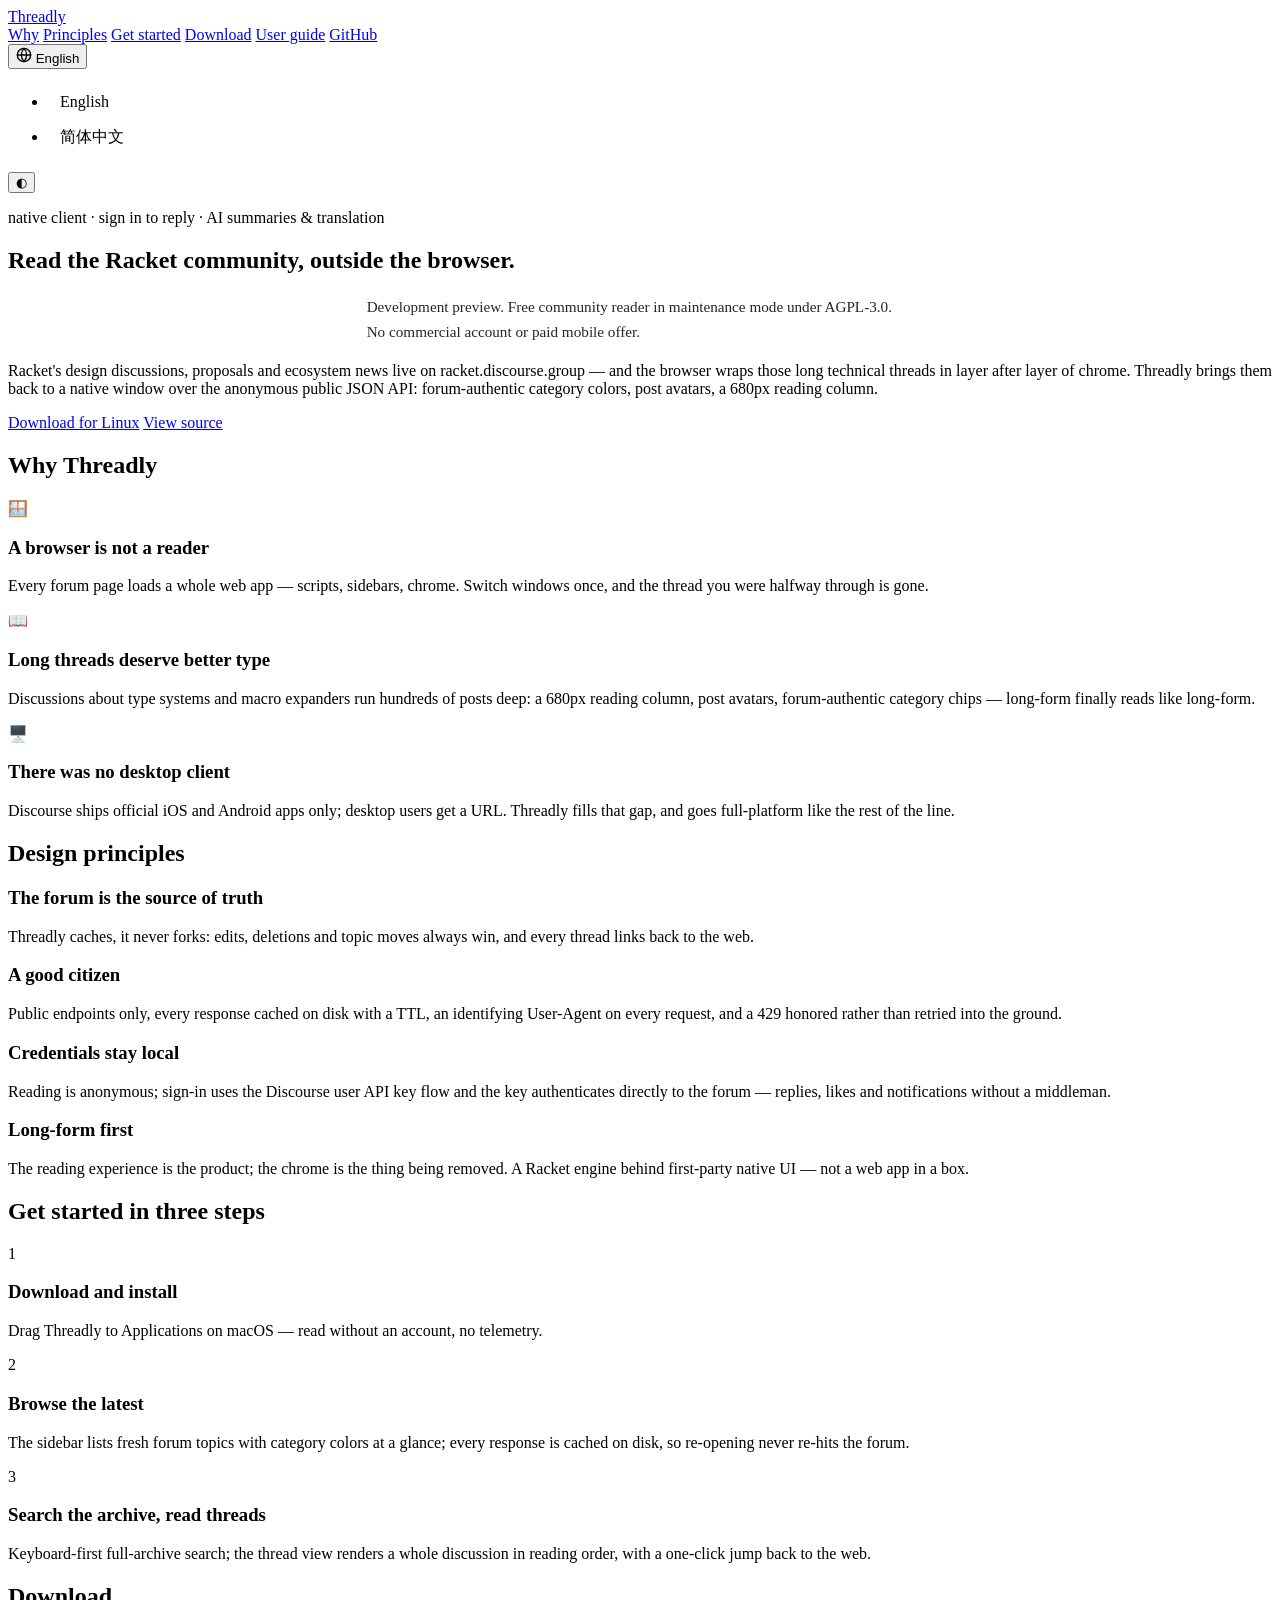
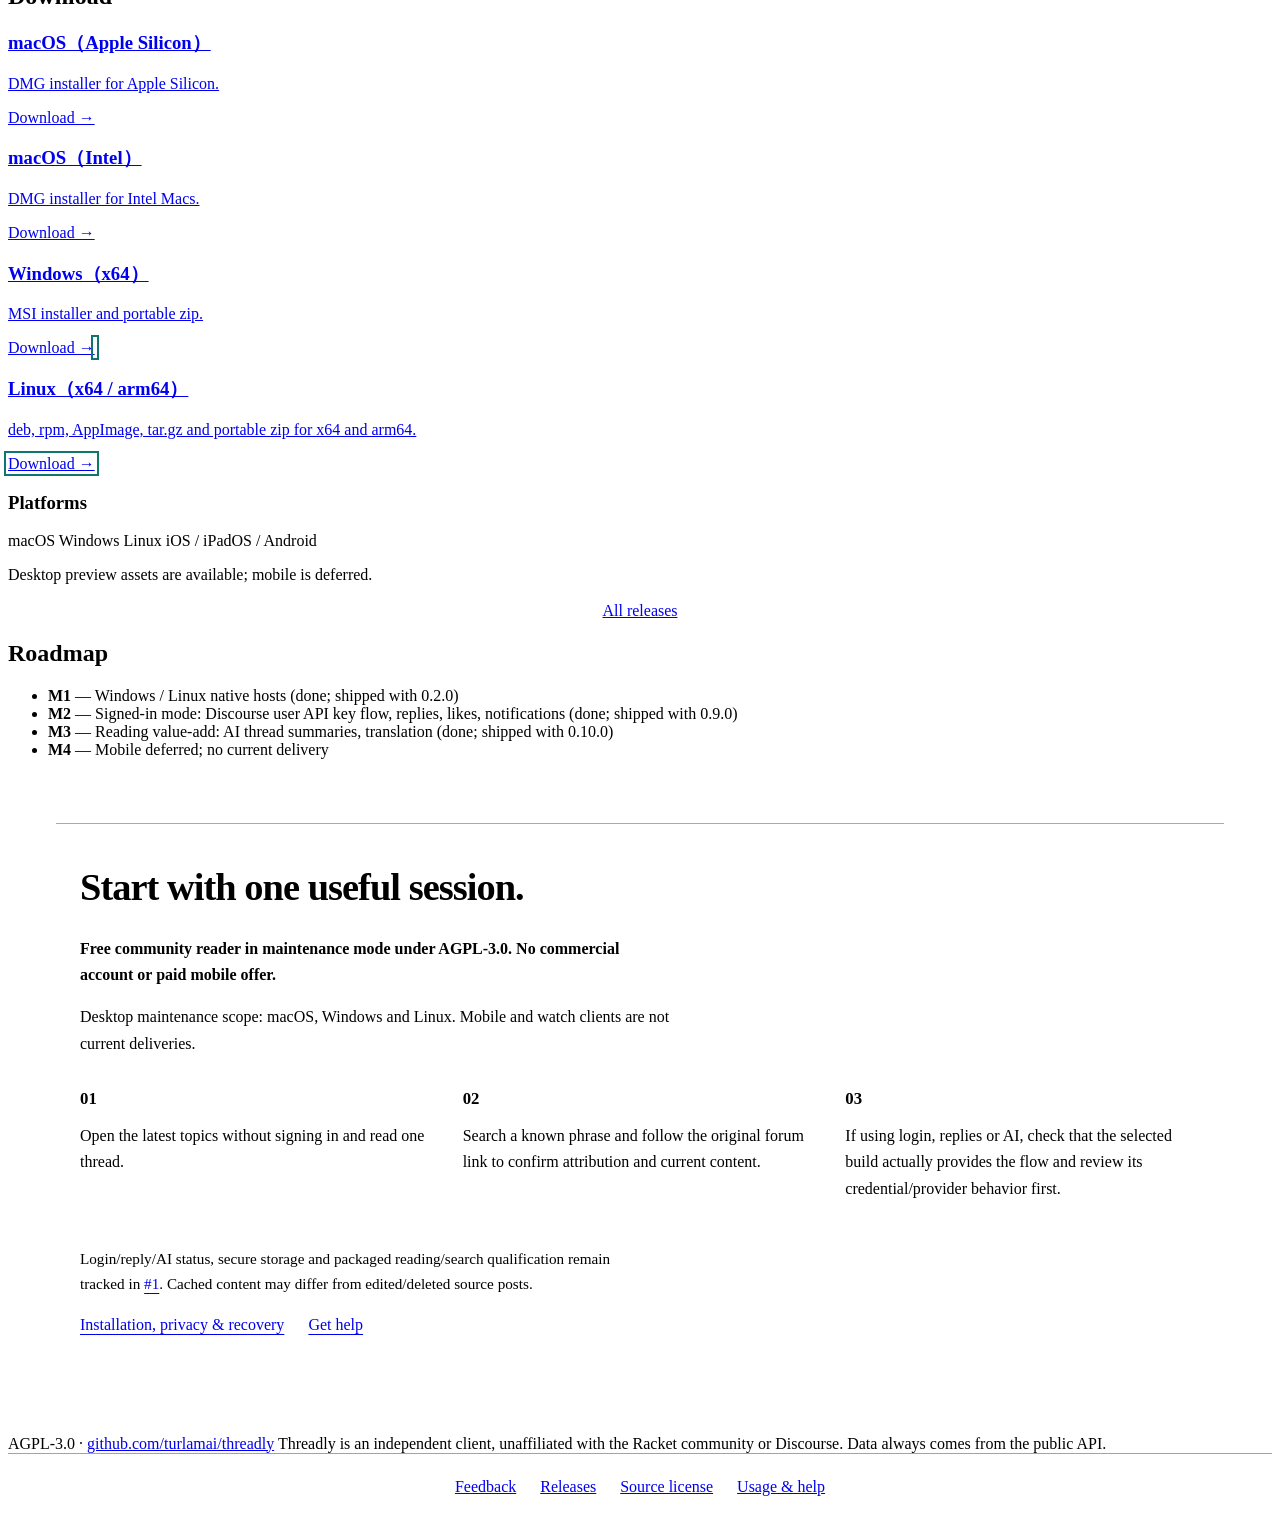
==== site/index.html @ 31b90955 "fix(site): use accepted versioned Threadly release packages" ====
<!DOCTYPE html>
<html lang="zh">
<head>
<meta charset="utf-8">
<meta name="viewport" content="width=device-width, initial-scale=1">
<title>Threadly — Racket 社区论坛的原生客户端</title>
<meta name="description" content="Threadly: 在浏览器之外浏览、阅读、搜索 racket.discourse.group。匿名公开 JSON API 加礼貌的磁盘缓存，论坛原色分类、帖子头像与 680px 阅读栏宽。Rivet 线——Racket 引擎驱动原生壳。">
<link rel="stylesheet" href="styles.css">
<script>
  (function () {
    var t = localStorage.getItem('threadly-theme');
    if (!t) t = matchMedia('(prefers-color-scheme: dark)').matches ? 'dark' : 'light';
    document.documentElement.dataset.theme = t;
    var l = localStorage.getItem('threadly-lang');
    if (!l) l = (navigator.language || 'zh').toLowerCase().startsWith('zh') ? 'zh' : 'en';
    document.documentElement.lang = l === 'zh' ? 'zh-CN' : 'en';
  })();
</script>
<script>
var _hmt = _hmt || [];
(function() {
  var hm = document.createElement("script");
  hm.src = "https://hm.baidu.com/hm.js?8e2445912635226bcba0c400bfb6079d";
  var s = document.getElementsByTagName("script")[0];
  s.parentNode.insertBefore(hm, s);
})();
</script>
<style>
  #product-support { display:flex; flex-wrap:wrap; justify-content:center; gap:12px 24px; padding:24px; font:inherit; border-top:1px solid var(--border, #a8a29e); }
  #product-support a:focus-visible { outline:2px solid currentColor; outline-offset:4px; }
  html:lang(en) #product-support .support-zh, html:lang(zh) #product-support .support-en { display:none; }
</style>
<style id="product-start-style">
.product-availability{font-size:.95rem;line-height:1.65;max-width:72ch;margin:18px 0;opacity:.85} .hero .product-availability{margin-left:auto;margin-right:auto}
.product-start{max-width:1120px;margin:64px auto;padding:32px 24px;border-top:1px solid var(--border,#aaa);font:inherit;line-height:1.65}
.product-start h2{font-size:clamp(1.7rem,3vw,2.4rem);letter-spacing:-.025em;margin:0 0 16px}.product-start h3{font-size:1.05rem;margin:0 0 10px}.product-start p{margin:0 0 16px;max-width:74ch}.product-start-grid{display:grid;grid-template-columns:repeat(3,minmax(0,1fr));gap:28px;margin:28px 0}.product-start a{text-decoration:underline;text-underline-offset:4px;overflow-wrap:anywhere}.product-start a:focus-visible{outline:2px solid currentColor;outline-offset:5px}.product-start .start-links{display:flex;gap:16px 24px;flex-wrap:wrap}.product-start .start-status{font-weight:600}.product-start .start-limits{font-size:.95em}
html:lang(en) .reader-zh,html:lang(zh) .reader-en{display:none!important}@media(max-width:700px){.product-start{margin:40px auto;padding:24px 20px}.product-start-grid{grid-template-columns:1fr;gap:18px}}
</style>
<style>.lang-menu li.lang-choice{padding:0}.lang-menu .lang-choice button{display:block;width:100%;padding:8px 12px;border:0;background:transparent;color:inherit;font:inherit;text-align:left;cursor:pointer}.lang-menu .lang-choice button:focus-visible{outline:2px solid currentColor;outline-offset:-2px;border-radius:4px}</style>
</head>
<body>
<header class="nav">
  <div class="nav-inner">
    <a class="brand" href="#">Threadly</a>
    <nav class="nav-links">
      <a href="#why" data-i18n="nav.why">为什么需要</a>
      <a href="#principles" data-i18n="nav.principles">设计原则</a>
      <a href="#start" data-i18n="nav.start">三步开始</a>
      <a href="#download" data-i18n="nav.download">下载</a>
      <a href="guide.html" data-i18n="nav.guide">使用手册</a>
      <a href="https://github.com/turlamai/threadly" data-i18n="nav.github">GitHub</a>
      <div class="lang-dropdown-wrapper">
        <button class="lang-btn" type="button" aria-label="Switch language">
          <svg width="16" height="16" viewBox="0 0 24 24" fill="none" stroke="currentColor" stroke-width="2" stroke-linecap="round" stroke-linejoin="round"><circle cx="12" cy="12" r="10"></circle><line x1="2" y1="12" x2="22" y2="12"></line><path d="M12 2a15.3 15.3 0 0 1 4 10 15.3 15.3 0 0 1-4 10 15.3 15.3 0 0 1-4-10 15.3 15.3 0 0 1 4-10z"></path></svg>
          <span id="current-lang-label">English</span>
        </button>
        <ul class="lang-menu">
          <li class="lang-choice"><button type="button" onclick="setLanguage('en')">English</button></li>
          <li class="lang-choice"><button type="button" onclick="setLanguage('zh')">简体中文</button></li>
        </ul>
      </div>
      <button class="theme-btn" id="theme-btn" aria-label="Toggle theme">◐</button>
    </nav>
  </div>
</header>

<main>
  <section class="hero">
    <p class="kicker" data-i18n="kicker">原生客户端 · 登录回帖 · AI 摘要与翻译</p>
    <h1 data-i18n="hero-title">在浏览器之外，读 Racket 社区。</h1>
<p class="reader-en product-availability" lang="en">Development preview. Free community reader in maintenance mode under AGPL-3.0. No commercial account or paid mobile offer.</p><p class="reader-zh product-availability" lang="zh">开发预览。AGPL-3.0 许可的免费社区阅读器，处于维护模式；不要求商业账号，也不销售移动端。</p>
    <p class="lede" data-i18n="hero-lede">
      Racket 的设计讨论、提案与生态动态都发生在 racket.discourse.group——
      而浏览器给这些长技术帖套上了一层层外壳。Threadly 用匿名公开的 JSON
      API 把它们带回原生窗口：论坛原色分类、帖子头像、680px 的阅读栏宽。
    </p>
    <div class="cta">
      <a class="btn btn-primary" href="https://github.com/turlamai/threadly/releases/latest" data-release-suffix="macos-arm64.dmg" data-i18n="hero.download">获取 Threadly</a>
      <a class="btn btn-secondary" href="https://github.com/turlamai/threadly" data-i18n="hero.source">查看源码</a>
    </div>
  </section>

  <section id="why" class="section">
    <h2 data-i18n="why-title">为什么需要</h2>
    <div class="grid three">
      <div class="card">
        <div class="card-icon">🪟</div>
        <h3 data-i18n="w1-title">浏览器不是阅读器</h3>
        <p data-i18n="w1-body">每页论坛都在加载一个 Web 应用——脚本、侧栏、层层 chrome。切个窗口，读了一半的长帖就找不到了。</p>
      </div>
      <div class="card">
        <div class="card-icon">📖</div>
        <h3 data-i18n="w2-title">长帖配得上更好的排版</h3>
        <p data-i18n="w2-body">关于类型系统和宏展开器的讨论动辄上百楼：680px 阅读栏宽、帖子头像、论坛原色分类，长文终于有了阅读的样子。</p>
      </div>
      <div class="card">
        <div class="card-icon">🖥️</div>
        <h3 data-i18n="w3-title">桌面端本来就没有</h3>
        <p data-i18n="w3-body">Discourse 只有官方 iOS/Android 应用，桌面用户拿到的只是一个网址。Threadly 补上这块，且与产品线一样全平台。</p>
      </div>
    </div>
  </section>

  <section id="principles" class="section alt">
    <h2 data-i18n="principles-title">设计原则</h2>
    <div class="grid two">
      <div class="card">
        <h3 data-i18n="p1-title">论坛是唯一事实源</h3>
        <p data-i18n="p1-body">Threadly 只缓存、不分叉：编辑、删除、挪版永远以论坛为准，每个帖子都能一键跳回原链。</p>
      </div>
      <div class="card">
        <h3 data-i18n="p2-title">做好公民</h3>
        <p data-i18n="p2-body">只打公开端点，响应全部落盘缓存并带 TTL，请求带身份标识的 User-Agent，收到 429 老实退避。</p>
      </div>
      <div class="card">
        <h3 data-i18n="p3-title">凭据留在本机</h3>
        <p data-i18n="p3-body">匿名即可读；登录走 Discourse user API key 流，凭据只存本机——回帖、点赞、通知不经过任何第三方。</p>
      </div>
      <div class="card">
        <h3 data-i18n="p4-title">长文优先</h3>
        <p data-i18n="p4-body">阅读体验就是产品本身；要移除的恰恰是层层 chrome。Racket 引擎 + 第一方原生 UI，没有 WebView 套壳的网页应用。</p>
      </div>
    </div>
  </section>

  <section id="start" class="section">
    <h2 data-i18n="start-title">三步开始</h2>
    <div class="steps">
      <div class="step">
        <div class="step-num">1</div>
        <div>
          <h3 data-i18n="s1-title">下载安装</h3>
          <p data-i18n="s1-body">macOS 拖进应用程序文件夹即可——不注册也能读，没有遥测。</p>
        </div>
      </div>
      <div class="step">
        <div class="step-num">2</div>
        <div>
          <h3 data-i18n="s2-title">浏览最新</h3>
          <p data-i18n="s2-body">侧栏按分类原色列出论坛最新主题，回复、浏览与点赞一目了然；所有响应落盘缓存，重复打开不重复请求。</p>
        </div>
      </div>
      <div class="step">
        <div class="step-num">3</div>
        <div>
          <h3 data-i18n="s3-title">搜索归档，读长帖</h3>
          <p data-i18n="s3-body">键盘直达全站搜索；读帖视图按阅读顺序呈现整条讨论，随时一键跳回网页原帖。</p>
        </div>
      </div>
    </div>
  </section>

  <section id="download" class="section alt">
    <h2 data-i18n="download-title">下载</h2>
    <div class="dl-grid">
      <a class="dl-card" data-dl="mac-arm" href="https://github.com/turlamai/threadly/releases/latest" data-release-suffix="macos-arm64.dmg">
        <h3>macOS（Apple Silicon）</h3>
        <p data-i18n="dl-mac-arm">DMG 安装器，适配 M 系列芯片。</p>
        <span class="btn btn-primary" data-i18n="dl-get">下载 →</span>
      </a>
      <a class="dl-card" data-dl="mac-x64" href="https://github.com/turlamai/threadly/releases/latest" data-release-suffix="macos-x64.dmg">
        <h3>macOS（Intel）</h3>
        <p data-i18n="dl-mac-x64">DMG 安装器，适配 Intel 芯片。</p>
        <span class="btn btn-primary" data-i18n="dl-get">下载 →</span>
      </a>
      <a class="dl-card" data-dl="win" href="https://github.com/turlamai/threadly/releases/latest" data-release-suffix="windows-x64.msi">
        <h3>Windows（x64）</h3>
        <p data-i18n="dl-win">MSI 安装器与便携 zip。</p>
        <span class="btn btn-primary" data-i18n="dl-get">下载 →</span>
      </a>
      <a class="dl-card" data-dl="linux" href="https://github.com/turlamai/threadly/releases/latest" data-release-suffix="linux-x86_64.AppImage">
        <h3>Linux（x64 / arm64）</h3>
        <p data-i18n="dl-linux">deb、rpm、AppImage、tar.gz 与便携 zip。</p>
        <span class="btn btn-primary" data-i18n="dl-get">下载 →</span>
      </a>
      <div class="dl-card">
        <h3 data-i18n="dl-platforms-title">平台</h3>
        <p class="platform-row">
          <span class="chip ok">macOS</span>
          <span class="chip ok">Windows</span>
          <span class="chip ok">Linux</span>
          <span class="chip">iOS / iPadOS / Android</span>
        </p>
        <p class="muted" data-i18n="dl-platforms-body">
          桌面预览附件可用；移动端暂缓。
        </p>
      </div>
    </div>
    <p style="text-align:center;margin-top:18px"><a href="https://github.com/turlamai/threadly/releases" data-i18n="dl.all-releases">全部版本</a></p>
  </section>

  <section class="section">
    <h2 data-i18n="roadmap-title">路线图</h2>
    <ul>
      <li><strong>M1</strong> — <span data-i18n="rm1">Windows / Linux 原生壳（已完成，随 0.2.0 发布）</span></li>
      <li><strong>M2</strong> — <span data-i18n="rm2">登录态：Discourse user API key 流、回帖、点赞、通知（已完成，随 0.9.0 发布）</span></li>
      <li><strong>M3</strong> — <span data-i18n="rm3">阅读增值：长帖 AI 摘要、翻译（已完成，随 0.10.0 发布）</span></li>
      <li><strong>M4</strong> — <span data-i18n="rm4">移动端暂缓；尚未交付</span></li>
    </ul>
  </section>
<section id="start-here" class="product-start" aria-label="Get started / 开始使用">
<h2 class="reader-en " lang="en">Start with one useful session.</h2><h2 class="reader-zh " lang="zh">从一次有效使用开始。</h2><p class="reader-en start-status" lang="en">Free community reader in maintenance mode under AGPL-3.0. No commercial account or paid mobile offer.</p><p class="reader-zh start-status" lang="zh">AGPL-3.0 许可的免费社区阅读器，处于维护模式；不要求商业账号，也不销售移动端。</p><p class="reader-en " lang="en">Desktop maintenance scope: macOS, Windows and Linux. Mobile and watch clients are not current deliveries.</p><p class="reader-zh " lang="zh">桌面维护范围为 macOS、Windows、Linux；移动与手表客户端尚未交付。</p><div class="product-start-grid"><article><h3 class="reader-en " lang="en">01</h3><h3 class="reader-zh " lang="zh">01</h3><p class="reader-en " lang="en">Open the latest topics without signing in and read one thread.</p><p class="reader-zh " lang="zh">无需登录即可打开最新主题并阅读一篇讨论。</p></article><article><h3 class="reader-en " lang="en">02</h3><h3 class="reader-zh " lang="zh">02</h3><p class="reader-en " lang="en">Search a known phrase and follow the original forum link to confirm attribution and current content.</p><p class="reader-zh " lang="zh">搜索熟悉的短语，打开原论坛链接核对作者与最新内容。</p></article><article><h3 class="reader-en " lang="en">03</h3><h3 class="reader-zh " lang="zh">03</h3><p class="reader-en " lang="en">If using login, replies or AI, check that the selected build actually provides the flow and review its credential/provider behavior first.</p><p class="reader-zh " lang="zh">使用登录、回复或 AI 前，核对当前构建是否实际提供该流程，并检查凭据和服务商行为。</p></article></div><p class="reader-en start-limits" lang="en">Login/reply/AI status, secure storage and packaged reading/search qualification remain tracked in <a href="https://github.com/turlamai/threadly/issues/1">#1</a>. Cached content may differ from edited/deleted source posts.</p><p class="reader-zh start-limits" lang="zh">登录、回复、AI 的真实状态、安全存储与打包阅读搜索验收仍在 <a href="https://github.com/turlamai/threadly/issues/1">#1</a> 跟进。源帖编辑或删除后，本地缓存可能不同。</p><div class="start-links"><a class="reader-en" lang="en" href="https://github.com/turlamai/threadly/blob/main/docs/USER-GUIDE.md">Installation, privacy &amp; recovery</a><a class="reader-zh" lang="zh" href="https://github.com/turlamai/threadly/blob/main/docs/USER-GUIDE.zh-CN.md">安装、隐私与恢复</a><a href="https://github.com/turlamai/threadly/issues"><span class="reader-en " lang="en">Get help</span><span class="reader-zh " lang="zh">反馈与帮助</span></a></div>
</section>
</main>

<footer>
  <span>AGPL-3.0 · <a href="https://github.com/turlamai/threadly">github.com/turlamai/threadly</a></span>
  <span data-i18n="footer-note">Threadly 是独立客户端，与 Racket 社区和 Discourse 无隶属关系。数据始终来自公开接口。</span>
</footer>
<nav id="product-support" aria-label="Support / 支持"><a href="https://github.com/turlamai/threadly/issues"><span class="support-zh">反馈</span><span class="support-en" lang="en">Feedback</span></a> <a href="https://github.com/turlamai/threadly/releases"><span class="support-zh">发布与更新</span><span class="support-en" lang="en">Releases</span></a> <a href="https://github.com/turlamai/threadly/blob/main/LICENSE"><span class="support-zh">源码许可</span><span class="support-en" lang="en">Source license</span></a> <a class="support-zh" href="https://github.com/turlamai/threadly/blob/main/docs/USER-GUIDE.zh-CN.md">使用与帮助</a> <a class="support-en" lang="en" href="https://github.com/turlamai/threadly/blob/main/docs/USER-GUIDE.md">Usage & help</a></nav>

<script>
  // Select the platform and resolve the exact stable tag's asset. Draft
  // releases never become direct-download targets before acceptance.
  (function () {
    var page = 'https://github.com/turlamai/threadly/releases/latest';
    var ua = navigator.userAgent;
    var os = /Windows/i.test(ua) ? 'win' : (/Mac|iPhone|iPad/i.test(ua) ? 'mac' : (/Linux|X11/i.test(ua) ? 'linux' : 'mac'));
    var arch = os === 'linux' && /aarch64|arm/i.test(ua) ? 'arm64' : (os === 'linux' ? 'x64' : 'arm64');
    var release = null;
    var style = document.createElement('style');
    style.textContent = '.dl-card.current{outline:2px solid var(--accent,#0f766e);outline-offset:2px}';
    document.head.appendChild(style);
    var heroes = document.querySelectorAll('a[data-i18n="hero.download"]');
    heroes.forEach(function (a) { a.setAttribute('data-i18n', 'hero.download-' + os); });
    function resolve() {
      var suffix = {mac: 'macos-' + arch + '.dmg', win: 'windows-x64.msi',
                    linux: 'linux-' + (arch === 'x64' ? 'x86_64' : 'aarch64') + '.AppImage'}[os];
      heroes.forEach(function (a) { a.dataset.releaseSuffix = suffix; });
      var linux = document.querySelector('a.dl-card[data-dl="linux"]');
      if (linux) linux.dataset.releaseSuffix = 'linux-' + (arch === 'x64' ? 'x86_64' : 'aarch64') + '.AppImage';
      var active = {mac: arch === 'x64' ? 'mac-x64' : 'mac-arm', win: 'win', linux: 'linux'}[os];
      document.querySelectorAll('a.dl-card[data-dl]').forEach(function (a) {
        a.classList.toggle('current', a.getAttribute('data-dl') === active);
      });
      document.querySelectorAll('a[data-release-suffix]').forEach(function (a) {
        a.href = page;
        if (!release || release.draft || release.prerelease ||
            !/^v[0-9]+\\.[0-9]+\\.[0-9]+$/.test(release.tag_name)) return;
        var name = 'threadly-' + release.tag_name.slice(1) + '-' + a.dataset.releaseSuffix;
        var exact = 'https://github.com/turlamai/threadly/releases/download/' + release.tag_name + '/' + name;
        if ((release.assets || []).some(function (x) {
          return x.name === name && x.size > 0 && x.browser_download_url === exact;
        })) a.href = exact;
      });
    }
    resolve();
    if (navigator.userAgentData && navigator.userAgentData.getHighEntropyValues) {
      navigator.userAgentData.getHighEntropyValues(['architecture', 'platform']).then(function (h) {
        if (!h || /Windows/i.test(h.platform || '')) return;
        var a = h.architecture === 'arm' ? 'arm64' : (h.architecture === 'x86' ? 'x64' : null);
        if (a && a !== arch) { arch = a; resolve(); }
      }).catch(function () {});
    }
    fetch('https://api.github.com/repos/turlamai/threadly/releases/latest',
          {headers: {'Accept': 'application/vnd.github+json'}})
      .then(function (r) { if (!r.ok) throw new Error('release lookup'); return r.json(); })
      .then(function (data) { release = data; resolve(); })
      .catch(function () { /* Preserve the Release-page fallback. */ });
  })();
</script>
<script>
(function () {
  var I18N = {
    en: {
      'nav.why': 'Why', 'nav.principles': 'Principles', 'nav.start': 'Get started',
      'nav.download': 'Download', 'nav.guide': 'User guide', 'nav.github': 'GitHub',
      'kicker': 'native client · sign in to reply · AI summaries & translation',
      'hero-title': 'Read the Racket community, outside the browser.',
      'hero-lede': "Racket's design discussions, proposals and ecosystem news live on racket.discourse.group — and the browser wraps those long technical threads in layer after layer of chrome. Threadly brings them back to a native window over the anonymous public JSON API: forum-authentic category colors, post avatars, a 680px reading column.",
      'hero.download': 'Get Threadly', 'hero.source': 'View source',
      'hero.download-mac': 'Download for macOS', 'hero.download-win': 'Download for Windows', 'hero.download-linux': 'Download for Linux',
      'why-title': 'Why Threadly',
      'w1-title': 'A browser is not a reader',
      'w1-body': "Every forum page loads a whole web app — scripts, sidebars, chrome. Switch windows once, and the thread you were halfway through is gone.",
      'w2-title': 'Long threads deserve better type',
      'w2-body': "Discussions about type systems and macro expanders run hundreds of posts deep: a 680px reading column, post avatars, forum-authentic category chips — long-form finally reads like long-form.",
      'w3-title': 'There was no desktop client',
      'w3-body': "Discourse ships official iOS and Android apps only; desktop users get a URL. Threadly fills that gap, and goes full-platform like the rest of the line.",
      'principles-title': 'Design principles',
      'p1-title': 'The forum is the source of truth',
      'p1-body': 'Threadly caches, it never forks: edits, deletions and topic moves always win, and every thread links back to the web.',
      'p2-title': 'A good citizen',
      'p2-body': 'Public endpoints only, every response cached on disk with a TTL, an identifying User-Agent on every request, and a 429 honored rather than retried into the ground.',
      'p3-title': 'Credentials stay local',
      'p3-body': 'Reading is anonymous; sign-in uses the Discourse user API key flow and the key authenticates directly to the forum — replies, likes and notifications without a middleman.',
      'p4-title': 'Long-form first',
      'p4-body': 'The reading experience is the product; the chrome is the thing being removed. A Racket engine behind first-party native UI — not a web app in a box.',
      'start-title': 'Get started in three steps',
      's1-title': 'Download and install',
      's1-body': 'Drag Threadly to Applications on macOS — read without an account, no telemetry.',
      's2-title': 'Browse the latest',
      's2-body': 'The sidebar lists fresh forum topics with category colors at a glance; every response is cached on disk, so re-opening never re-hits the forum.',
      's3-title': 'Search the archive, read threads',
      's3-body': 'Keyboard-first full-archive search; the thread view renders a whole discussion in reading order, with a one-click jump back to the web.',
      'download-title': 'Download',
      'dl-mac-arm': 'DMG installer for Apple Silicon.',
      'dl-mac-x64': 'DMG installer for Intel Macs.',
      'dl-win': 'MSI installer and portable zip.',
      'dl-linux': 'deb, rpm, AppImage, tar.gz and portable zip for x64 and arm64.',
      'dl-get': 'Download →',
      'dl.all-releases': 'All releases',
      'dl-platforms-title': 'Platforms',
      'dl-platforms-body': 'Desktop preview assets are available; mobile is deferred.',
      'roadmap-title': 'Roadmap',
      'rm1': 'Windows / Linux native hosts (done; shipped with 0.2.0)',
      'rm2': 'Signed-in mode: Discourse user API key flow, replies, likes, notifications (done; shipped with 0.9.0)',
      'rm3': 'Reading value-add: AI thread summaries, translation (done; shipped with 0.10.0)',
      'rm4': 'Mobile deferred; no current delivery',
      'footer-note': 'Threadly is an independent client, unaffiliated with the Racket community or Discourse. Data always comes from the public API.'
    },
    zh: {
      'nav.why': '为什么需要', 'nav.principles': '设计原则', 'nav.start': '三步开始',
      'nav.download': '下载', 'nav.guide': '使用手册', 'nav.github': 'GitHub',
      'kicker': '原生客户端 · 登录回帖 · AI 摘要与翻译',
      'hero-title': '在浏览器之外，读 Racket 社区。',
      'hero-lede': 'Racket 的设计讨论、提案与生态动态都发生在 racket.discourse.group——而浏览器给这些长技术帖套上了一层层外壳。Threadly 用匿名公开的 JSON API 把它们带回原生窗口：论坛原色分类、帖子头像、680px 的阅读栏宽。',
      'hero.download': '获取 Threadly', 'hero.source': '查看源码',
      'hero.download-mac': '下载 macOS 版', 'hero.download-win': '下载 Windows 版', 'hero.download-linux': '下载 Linux 版',
      'why-title': '为什么需要',
      'w1-title': '浏览器不是阅读器',
      'w1-body': '每页论坛都在加载一个 Web 应用——脚本、侧栏、层层 chrome。切个窗口，读了一半的长帖就找不到了。',
      'w2-title': '长帖配得上更好的排版',
      'w2-body': '关于类型系统和宏展开器的讨论动辄上百楼：680px 阅读栏宽、帖子头像、论坛原色分类，长文终于有了阅读的样子。',
      'w3-title': '桌面端本来就没有',
      'w3-body': 'Discourse 只有官方 iOS/Android 应用，桌面用户拿到的只是一个网址。Threadly 补上这块，且与产品线一样全平台。',
      'principles-title': '设计原则',
      'p1-title': '论坛是唯一事实源',
      'p1-body': 'Threadly 只缓存、不分叉：编辑、删除、挪版永远以论坛为准，每个帖子都能一键跳回原链。',
      'p2-title': '做好公民',
      'p2-body': '只打公开端点，响应全部落盘缓存并带 TTL，请求带身份标识的 User-Agent，收到 429 老实退避。',
      'p3-title': '凭据留在本机',
      'p3-body': '匿名即可读；登录走 Discourse user API key 流，凭据只存本机——回帖、点赞、通知不经过任何第三方。',
      'p4-title': '长文优先',
      'p4-body': '阅读体验就是产品本身；要移除的恰恰是层层 chrome。Racket 引擎 + 第一方原生 UI，没有 WebView 套壳的网页应用。',
      'start-title': '三步开始',
      's1-title': '下载安装',
      's1-body': 'macOS 拖进应用程序文件夹即可——不注册也能读，没有遥测。',
      's2-title': '浏览最新',
      's2-body': '侧栏按分类原色列出论坛最新主题，回复、浏览与点赞一目了然；所有响应落盘缓存，重复打开不重复请求。',
      's3-title': '搜索归档，读长帖',
      's3-body': '键盘直达全站搜索；读帖视图按阅读顺序呈现整条讨论，随时一键跳回网页原帖。',
      'download-title': '下载',
      'dl-mac-arm': 'DMG 安装器，适配 M 系列芯片。',
      'dl-mac-x64': 'DMG 安装器，适配 Intel 芯片。',
      'dl-win': 'MSI 安装器与便携 zip。',
      'dl-linux': 'deb、rpm、AppImage、tar.gz 与便携 zip，x64 / arm64 双架构。',
      'dl-get': '下载 →',
      'dl.all-releases': '全部版本',
      'dl-platforms-title': '平台',
      'dl-platforms-body': '桌面预览附件可用；移动端暂缓。',
      'roadmap-title': '路线图',
      'rm1': 'Windows / Linux 原生壳（已完成，随 0.2.0 发布）',
      'rm2': '登录态：Discourse user API key 流、回帖、点赞、通知（已完成，随 0.9.0 发布）',
      'rm3': '阅读增值：长帖 AI 摘要、翻译（已完成，随 0.10.0 发布）',
      'rm4': '移动端暂缓；尚未交付',
      'footer-note': 'Threadly 是独立客户端，与 Racket 社区和 Discourse 无隶属关系。数据始终来自公开接口。'
    }
  };

  function setLang(lang) {
    document.documentElement.lang = lang === 'zh' ? 'zh-CN' : 'en';
    var dict = I18N[lang];
    document.querySelectorAll('[data-i18n]').forEach(function (el) {
      var key = el.getAttribute('data-i18n');
      if (dict[key]) el.textContent = dict[key];
    });
    document.getElementById('current-lang-label').textContent = lang === 'zh' ? '简体中文' : 'English';
    localStorage.setItem('threadly-lang', lang);
  }

  window.setLanguage = setLang;

  document.querySelector('.lang-btn').addEventListener('click', function () {
    var menu = document.querySelector('.lang-menu');
    menu.classList.toggle('open');
  });

  document.getElementById('theme-btn').addEventListener('click', function () {
    var next = document.documentElement.dataset.theme === 'dark' ? 'light' : 'dark';
    document.documentElement.dataset.theme = next;
    localStorage.setItem('threadly-theme', next);
  });

  setLang(document.documentElement.lang === 'zh-CN' ? 'zh' : 'en');
})();
</script>
</body>
</html>
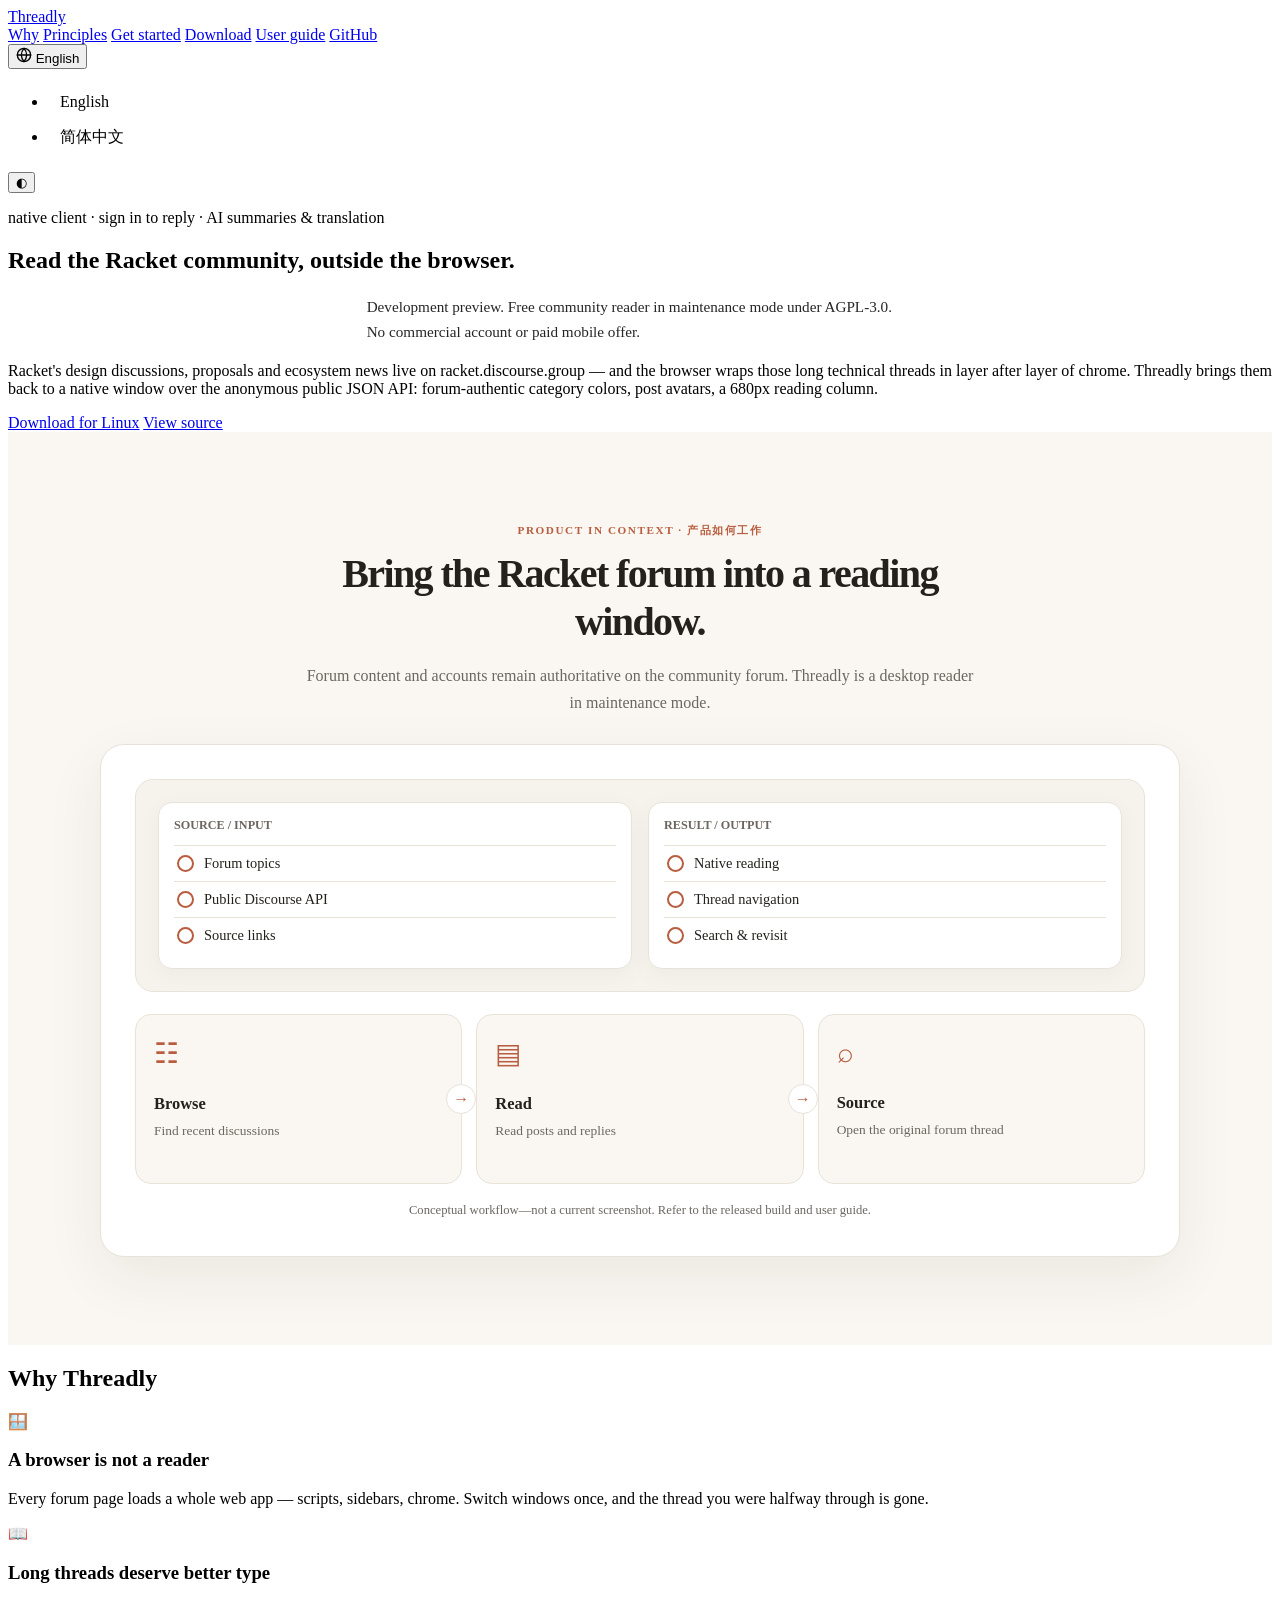
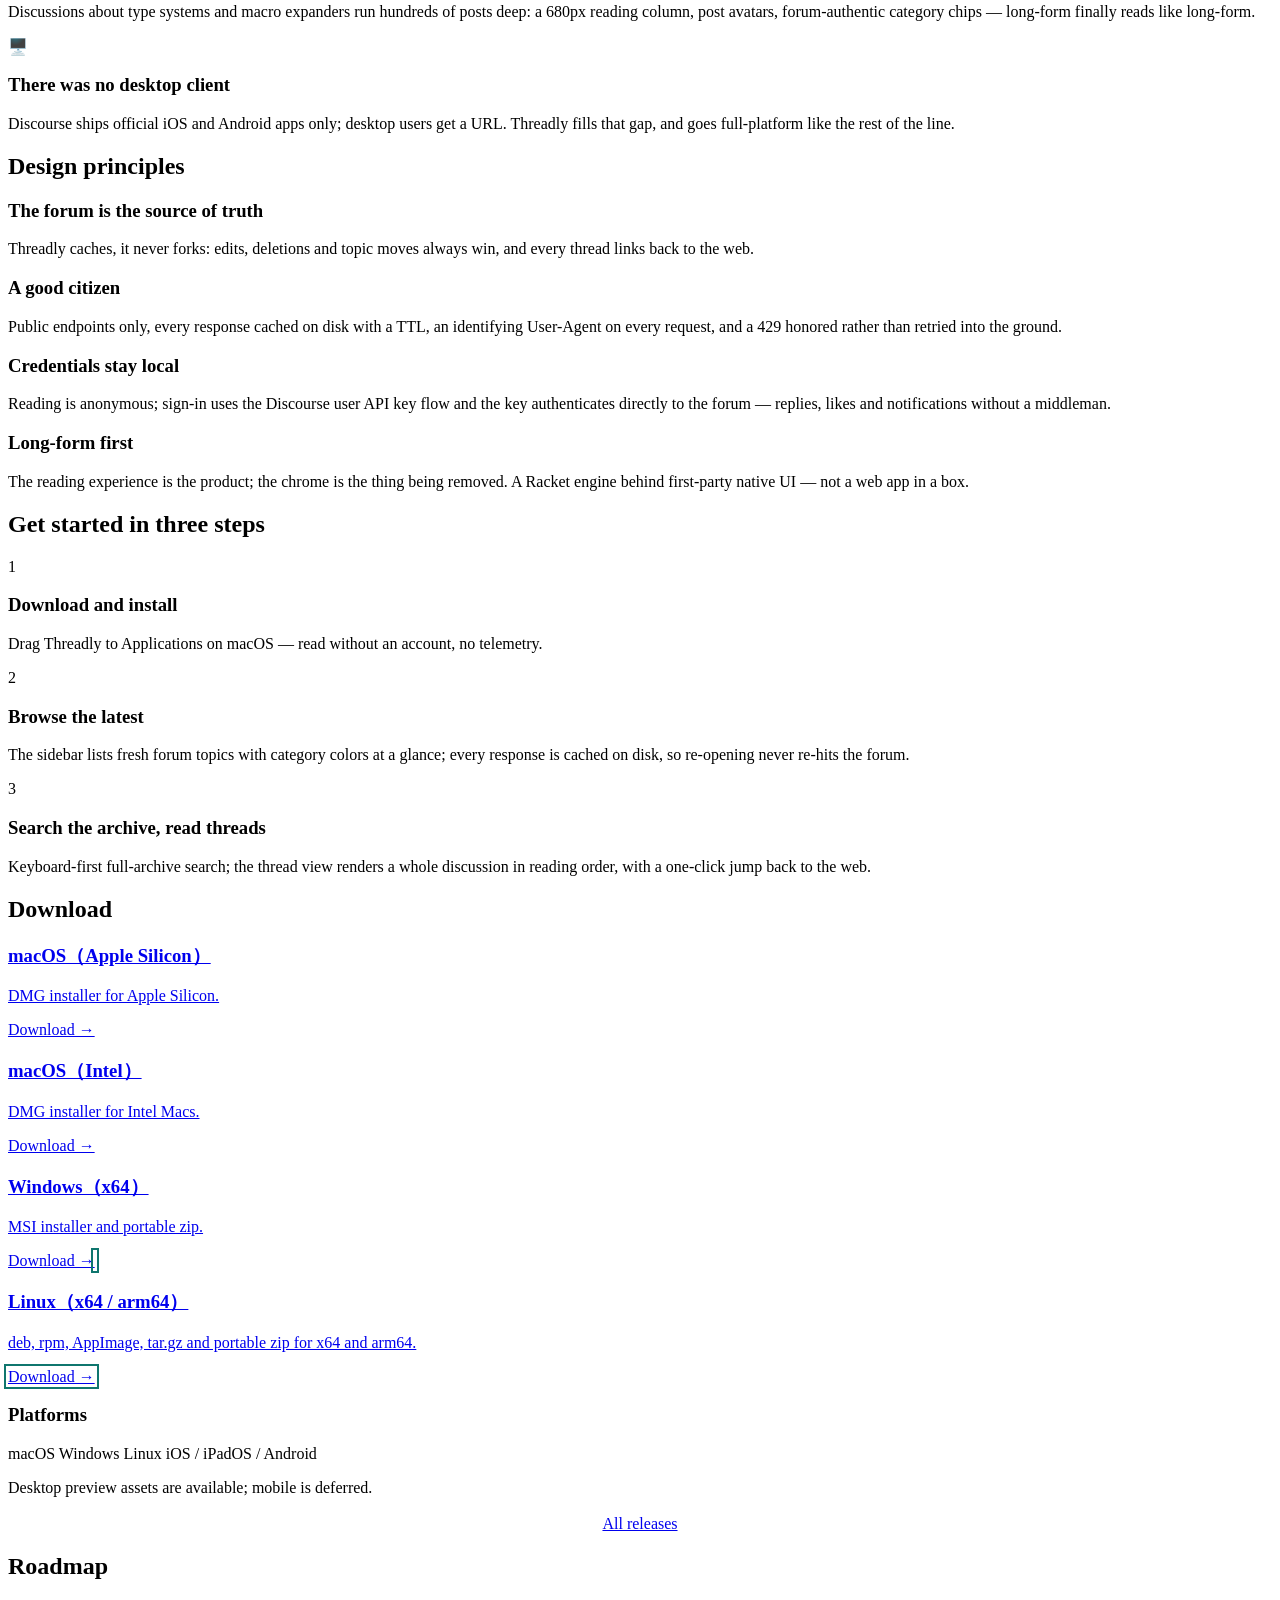
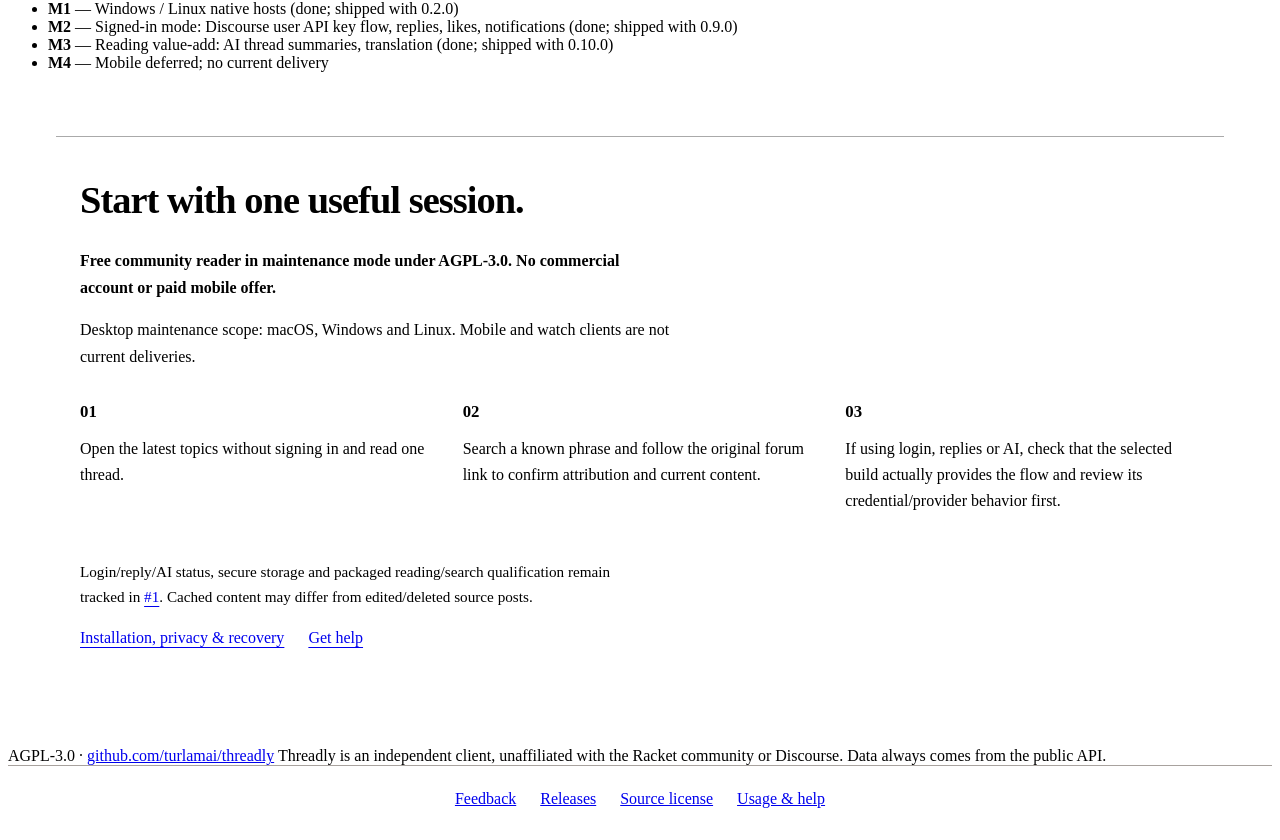
==== commit eb918548: "docs(site): illustrate core product workflow responsibly" ====
--- a/site/index.html
+++ b/site/index.html
@@ -37,7 +37,44 @@
 html:lang(en) .reader-zh,html:lang(zh) .reader-en{display:none!important}@media(max-width:700px){.product-start{margin:40px auto;padding:24px 20px}.product-start-grid{grid-template-columns:1fr;gap:18px}}
 </style>
 <style>.lang-menu li.lang-choice{padding:0}.lang-menu .lang-choice button{display:block;width:100%;padding:8px 12px;border:0;background:transparent;color:inherit;font:inherit;text-align:left;cursor:pointer}.lang-menu .lang-choice button:focus-visible{outline:2px solid currentColor;outline-offset:-2px;border-radius:4px}</style>
-</head>
+<style id="visual-showcase-css">
+/* Visual Showcase: process illustration, intentionally not an app screenshot. */
+.vs-showcase{padding:clamp(48px,7vw,88px) 24px;background:var(--bg,var(--surface,#faf7f2));color:var(--text,var(--ink,#24211d))}
+.vs-showcase *{box-sizing:border-box}
+.vs-showcase .vs-wrap{max-width:1080px;margin:0 auto}
+.vs-showcase .vs-intro{text-align:center;max-width:680px;margin:0 auto 28px}
+.vs-showcase .vs-label{text-transform:uppercase;letter-spacing:.14em;font-size:.7rem;font-weight:700;color:var(--accent,#b85d3f)}
+.vs-showcase h2{font:inherit;font-size:clamp(1.65rem,3.3vw,2.5rem);font-weight:700;line-height:1.2;letter-spacing:-.04em;margin:12px 0}
+.vs-showcase .vs-lead,.vs-showcase .vs-caption{color:var(--text-2,var(--muted,#6b6660));line-height:1.7}
+.vs-showcase .vs-frame{padding:clamp(18px,3vw,34px);border:1px solid var(--border,var(--line,#e8e2d9));background:var(--bg-card,var(--surface,#fff));border-radius:24px;box-shadow:0 20px 60px rgba(36,29,18,.07);overflow:hidden}
+.vs-showcase .vs-stage{display:grid;grid-template-columns:repeat(3,minmax(0,1fr));gap:14px}
+.vs-showcase .vs-step{position:relative;min-height:170px;padding:22px 18px;border-radius:16px;background:var(--bg,var(--surface,#faf7f2));border:1px solid var(--border,var(--line,#e8e2d9))}
+.vs-showcase .vs-step:not(:last-child):after{content:"→";position:absolute;z-index:1;right:-15px;top:50%;transform:translateY(-50%);width:28px;height:28px;display:grid;place-items:center;border-radius:50%;background:var(--bg-card,var(--surface,#fff));color:var(--accent,#b85d3f);border:1px solid var(--border,var(--line,#e8e2d9))}
+.vs-showcase .vs-glyph{font-size:1.75rem;display:block;margin-bottom:24px;color:var(--accent,#b85d3f)}
+.vs-showcase .vs-step b{display:block;font-size:1.03rem;margin-bottom:7px}
+.vs-showcase .vs-step small{display:block;color:var(--text-2,var(--muted,#6b6660));font-size:.84rem;line-height:1.5}
+.vs-showcase .vs-caption{font-size:.79rem;text-align:center;margin:16px 0 0}
+.vs-showcase .vs-art{margin-bottom:22px;background:var(--bg,var(--surface,#f6f3ed));border:1px solid var(--border,var(--line,#e8e2d9));border-radius:18px;padding:22px;overflow:hidden;min-height:185px}
+.vs-showcase .vs-task-art{display:grid;grid-template-columns:1fr 1fr;gap:16px;align-items:start}
+.vs-showcase .vs-mini-board{background:var(--bg-card,var(--surface,#fff));border-radius:14px;border:1px solid var(--border,var(--line,#e8e2d9));padding:15px;box-shadow:0 6px 24px rgba(10,10,10,.04)}
+.vs-showcase .vs-mini-title{font-size:.76rem;color:var(--text-2,var(--muted,#6b6660));font-weight:700;margin-bottom:12px}
+.vs-showcase .vs-mini-task{display:flex;align-items:center;gap:10px;padding:9px 3px;border-top:1px solid var(--border,var(--line,#e8e2d9));font-size:.9rem}
+.vs-showcase .vs-ring{flex:none;height:17px;width:17px;border:2px solid var(--accent,#b85d3f);border-radius:50%}
+.vs-showcase .vs-ring.done{background:var(--accent,#b85d3f);position:relative}.vs-showcase .vs-ring.done:after{content:"✓";color:#fff;font-size:12px;position:absolute;left:2px;top:-3px}
+.vs-showcase .vs-mini-tag{margin-left:auto;color:var(--accent,#b85d3f);background:var(--accent-soft,#f7e5dd);font-size:.7rem;padding:3px 6px;border-radius:6px}
+.vs-showcase .vs-reader-art{display:grid;grid-template-columns:1.5fr 1fr;gap:18px}
+.vs-showcase .vs-paper,.vs-showcase .vs-annotation{border-radius:14px;background:var(--bg-card,var(--surface,#fff));border:1px solid var(--border,var(--line,#e8e2d9));padding:18px}
+.vs-showcase .vs-paper-title{font-size:.75rem;letter-spacing:.1em;color:var(--text-2,var(--muted,#6b6660));margin-bottom:22px}
+.vs-showcase .vs-line{height:9px;background:var(--border,var(--line,#e8e2d9));border-radius:8px;margin:12px 0;max-width:100%}
+.vs-showcase .vs-line.short{width:57%}.vs-showcase .vs-line.mid{width:82%}
+.vs-showcase .vs-highlight{height:15px;border-radius:3px;width:72%;background:color-mix(in srgb,var(--accent,#d97757) 32%,transparent)}
+.vs-showcase .vs-note-label{font-size:.72rem;letter-spacing:.09em;color:var(--accent,#b85d3f);font-weight:800}
+.vs-showcase .vs-note-body{font-size:.93rem;line-height:1.7;margin:18px 0}
+.vs-showcase .vs-note-foot{font-size:.75rem;color:var(--text-2,var(--muted,#6b6660))}
+html:lang(en) .vs-zh,html:lang(zh) .vs-en{display:none!important}
+@media(max-width:700px){.vs-showcase .vs-stage{grid-template-columns:1fr}.vs-showcase .vs-step{min-height:120px}.vs-showcase .vs-step:not(:last-child):after{right:calc(50% - 14px);top:auto;bottom:-15px;transform:rotate(90deg)}.vs-showcase .vs-glyph{margin-bottom:12px}.vs-showcase .vs-reader-art{grid-template-columns:1fr 1fr}.vs-showcase .vs-art{padding:14px}}
+@media(prefers-reduced-motion:reduce){.vs-showcase *, .vs-showcase *:before,.vs-showcase *:after{animation:none!important;transition:none!important}}
+</style></head>
 <body>
 <header class="nav">
   <div class="nav-inner">
@@ -78,7 +115,7 @@
       <a class="btn btn-primary" href="https://github.com/turlamai/threadly/releases/latest" data-release-suffix="macos-arm64.dmg" data-i18n="hero.download">获取 Threadly</a>
       <a class="btn btn-secondary" href="https://github.com/turlamai/threadly" data-i18n="hero.source">查看源码</a>
     </div>
-  </section>
+  </section><section class="vs-showcase" id="visual-showcase" aria-label="Product workflow concept"><div class="vs-wrap"><div class="vs-intro"><span class="vs-label">PRODUCT IN CONTEXT · 产品如何工作</span><h2><span class="vs-zh" lang="zh-CN">把 Racket 论坛内容带回阅读窗口。</span><span class="vs-en" lang="en">Bring the Racket forum into a reading window.</span></h2><p class="vs-lead"><span class="vs-zh" lang="zh-CN">论坛内容与账号仍以原社区为准；Threadly 是处于维护期的桌面阅读器。</span><span class="vs-en" lang="en">Forum content and accounts remain authoritative on the community forum. Threadly is a desktop reader in maintenance mode.</span></p></div><div class="vs-frame"><div class="vs-art vs-task-art"><div class="vs-mini-board"><div class="vs-mini-title">SOURCE / INPUT</div><div class="vs-mini-task"><span class="vs-ring" aria-hidden="true"></span><span>Forum topics</span></div><div class="vs-mini-task"><span class="vs-ring" aria-hidden="true"></span><span>Public Discourse API</span></div><div class="vs-mini-task"><span class="vs-ring" aria-hidden="true"></span><span>Source links</span></div></div><div class="vs-mini-board"><div class="vs-mini-title">RESULT / OUTPUT</div><div class="vs-mini-task"><span class="vs-ring" aria-hidden="true"></span><span>Native reading</span></div><div class="vs-mini-task"><span class="vs-ring" aria-hidden="true"></span><span>Thread navigation</span></div><div class="vs-mini-task"><span class="vs-ring" aria-hidden="true"></span><span>Search & revisit</span></div></div></div><div class="vs-stage"><div class="vs-step"><span class="vs-glyph" aria-hidden="true">☷</span><b><span class="vs-zh" lang="zh-CN">浏览主题</span><span class="vs-en" lang="en">Browse</span></b><small><span class="vs-zh" lang="zh-CN">查看社区最近讨论</span><span class="vs-en" lang="en">Find recent discussions</span></small></div><div class="vs-step"><span class="vs-glyph" aria-hidden="true">▤</span><b><span class="vs-zh" lang="zh-CN">阅读长帖</span><span class="vs-en" lang="en">Read</span></b><small><span class="vs-zh" lang="zh-CN">专注查看正文和回复</span><span class="vs-en" lang="en">Read posts and replies</span></small></div><div class="vs-step"><span class="vs-glyph" aria-hidden="true">⌕</span><b><span class="vs-zh" lang="zh-CN">回到来源</span><span class="vs-en" lang="en">Source</span></b><small><span class="vs-zh" lang="zh-CN">需要时返回论坛原文</span><span class="vs-en" lang="en">Open the original forum thread</span></small></div></div><p class="vs-caption"><span class="vs-zh" lang="zh-CN">概念工作流程图，非当前产品截图；以实际发布版本和用户手册为准。</span><span class="vs-en" lang="en">Conceptual workflow—not a current screenshot. Refer to the released build and user guide.</span></p></div></div></section>
 
   <section id="why" class="section">
     <h2 data-i18n="why-title">为什么需要</h2>
@@ -236,7 +273,7 @@
       document.querySelectorAll('a[data-release-suffix]').forEach(function (a) {
         a.href = page;
         if (!release || release.draft || release.prerelease ||
-            !/^v[0-9]+\\.[0-9]+\\.[0-9]+$/.test(release.tag_name)) return;
+            !/^v[0-9]+\.[0-9]+\.[0-9]+$/.test(release.tag_name)) return;
         var name = 'threadly-' + release.tag_name.slice(1) + '-' + a.dataset.releaseSuffix;
         var exact = 'https://github.com/turlamai/threadly/releases/download/' + release.tag_name + '/' + name;
         if ((release.assets || []).some(function (x) {
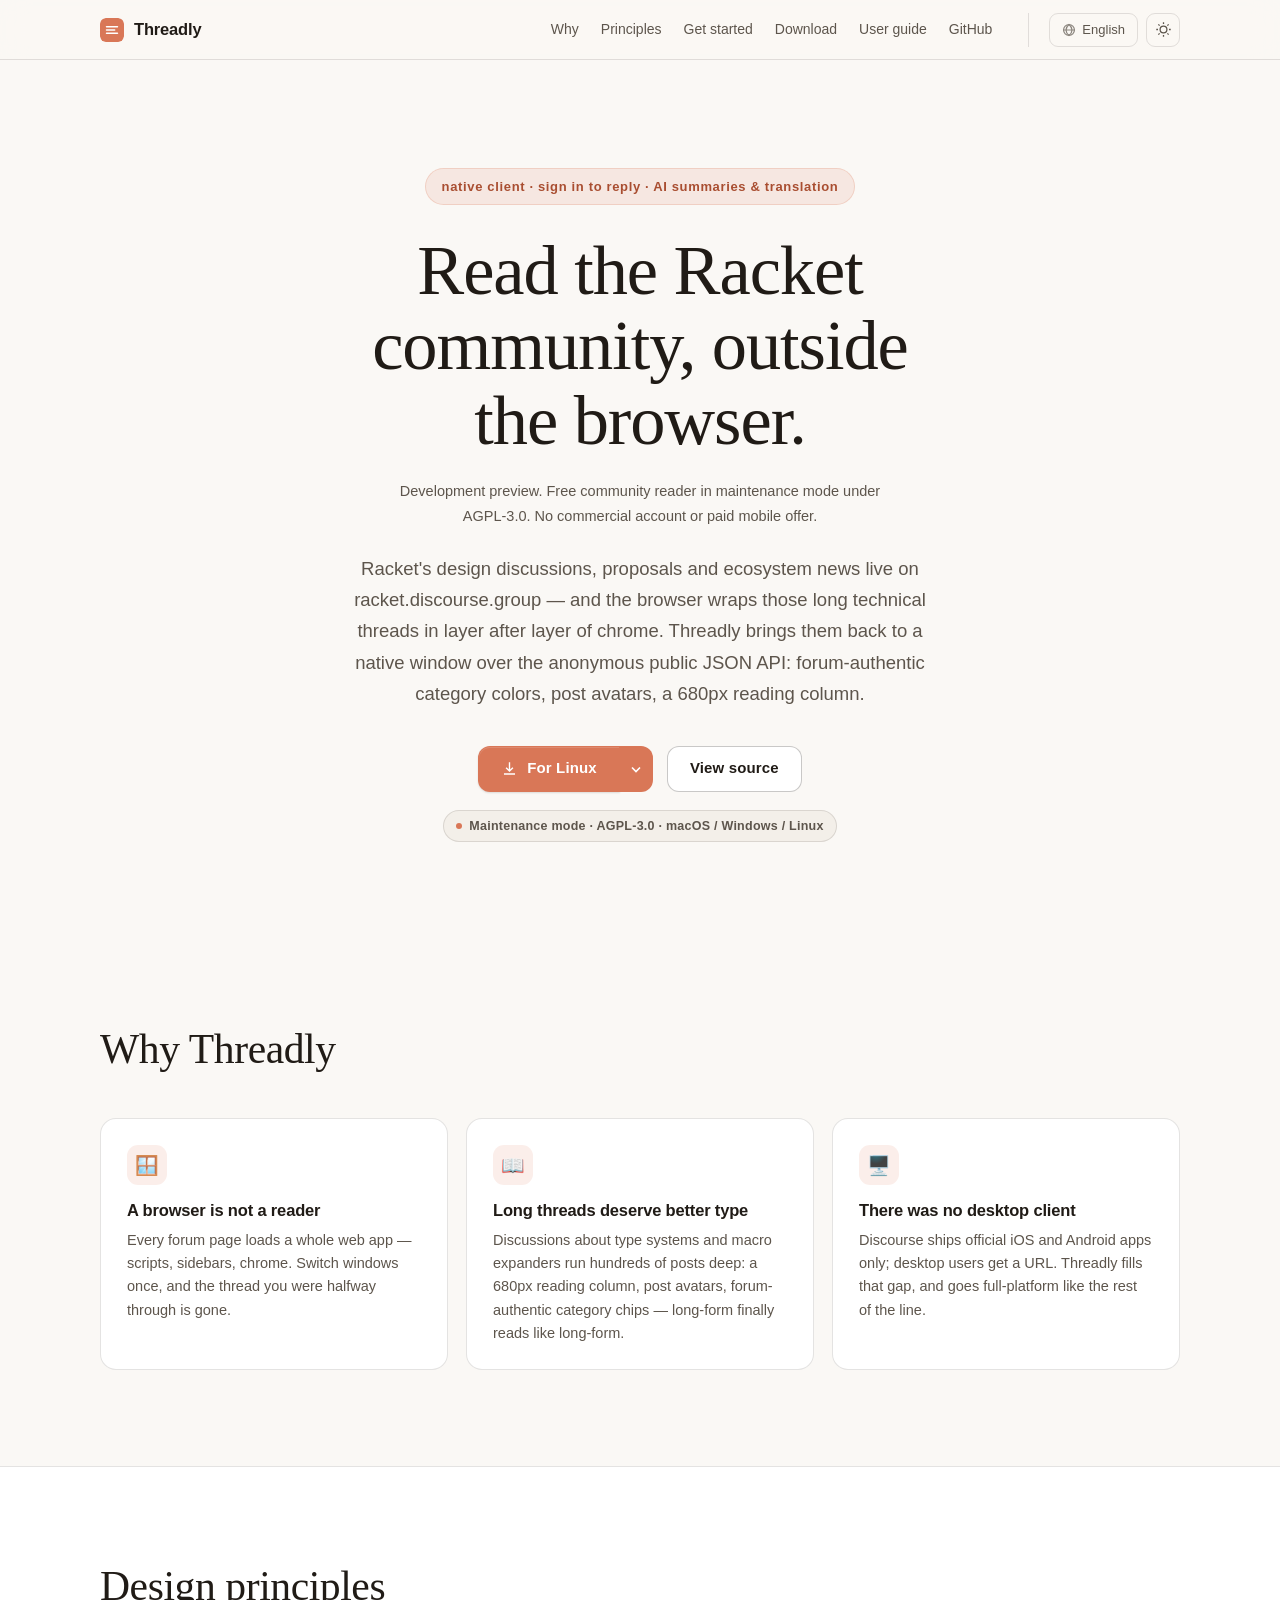
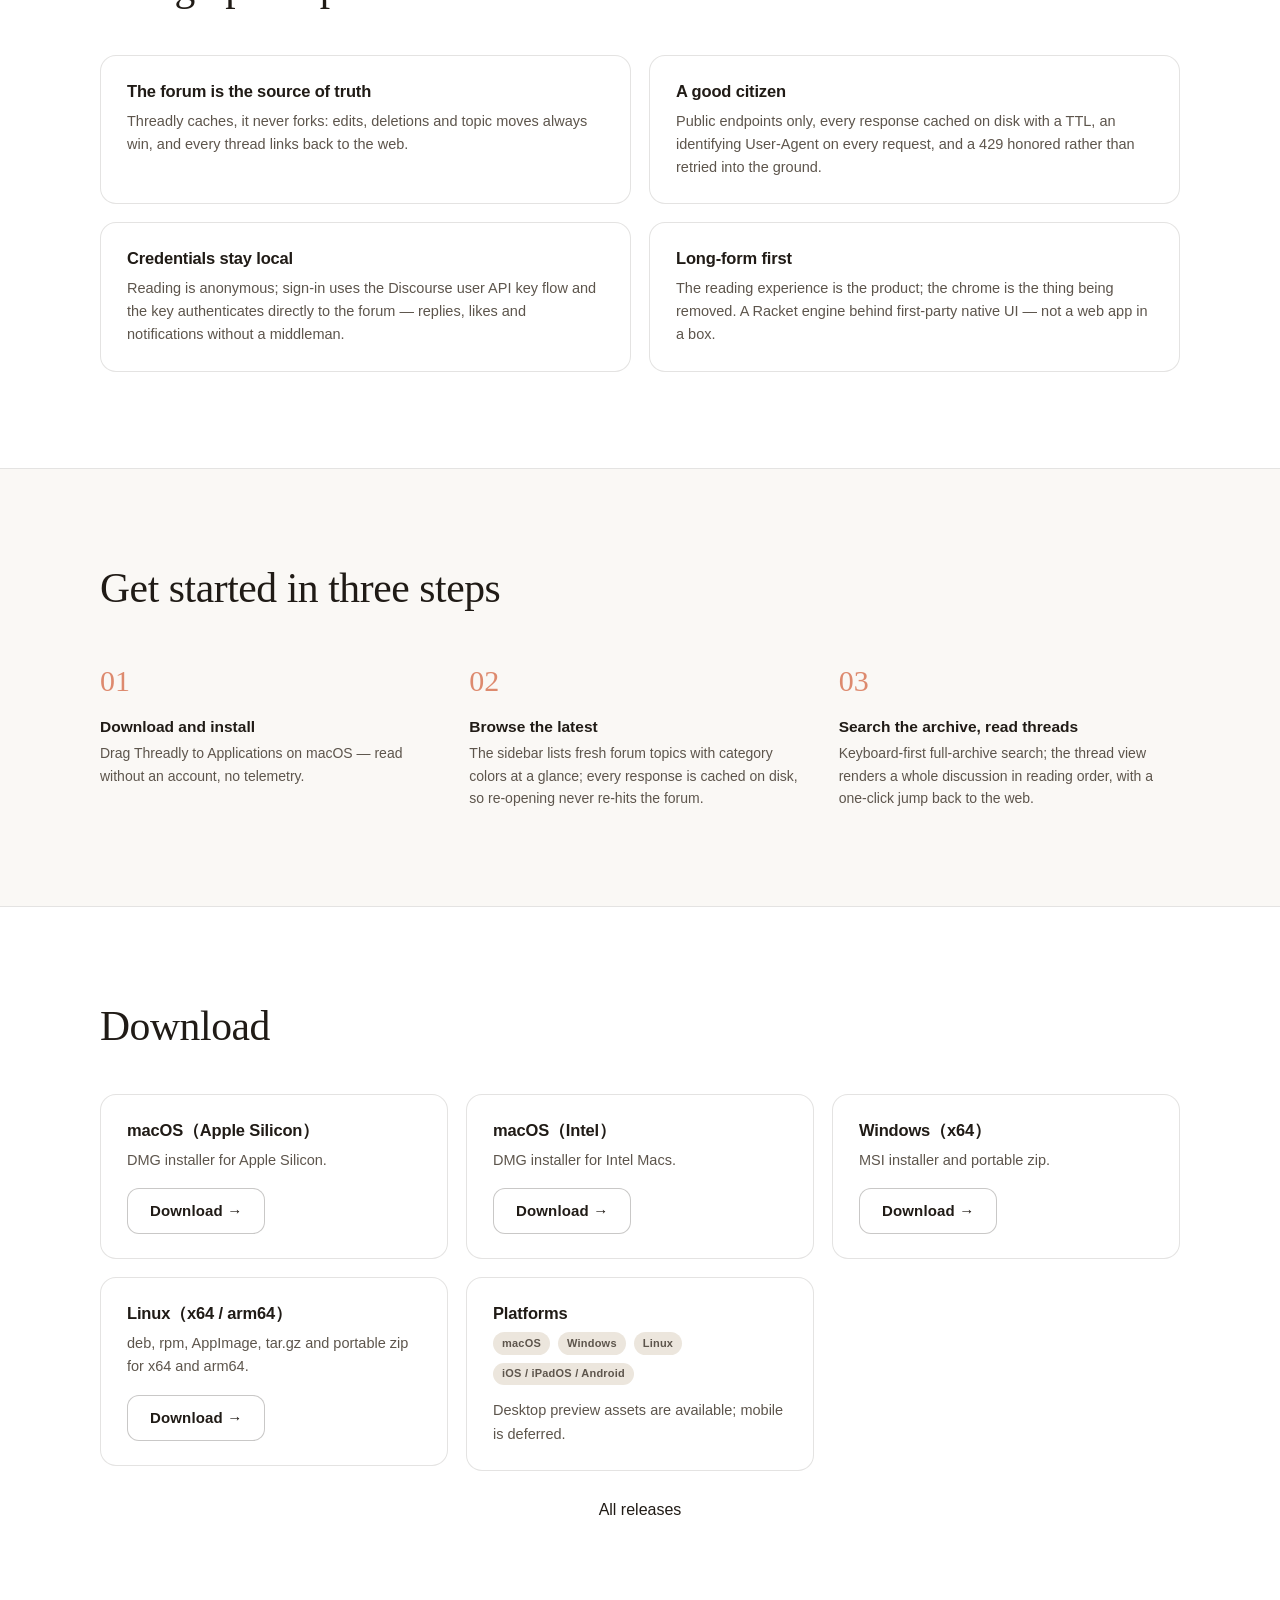
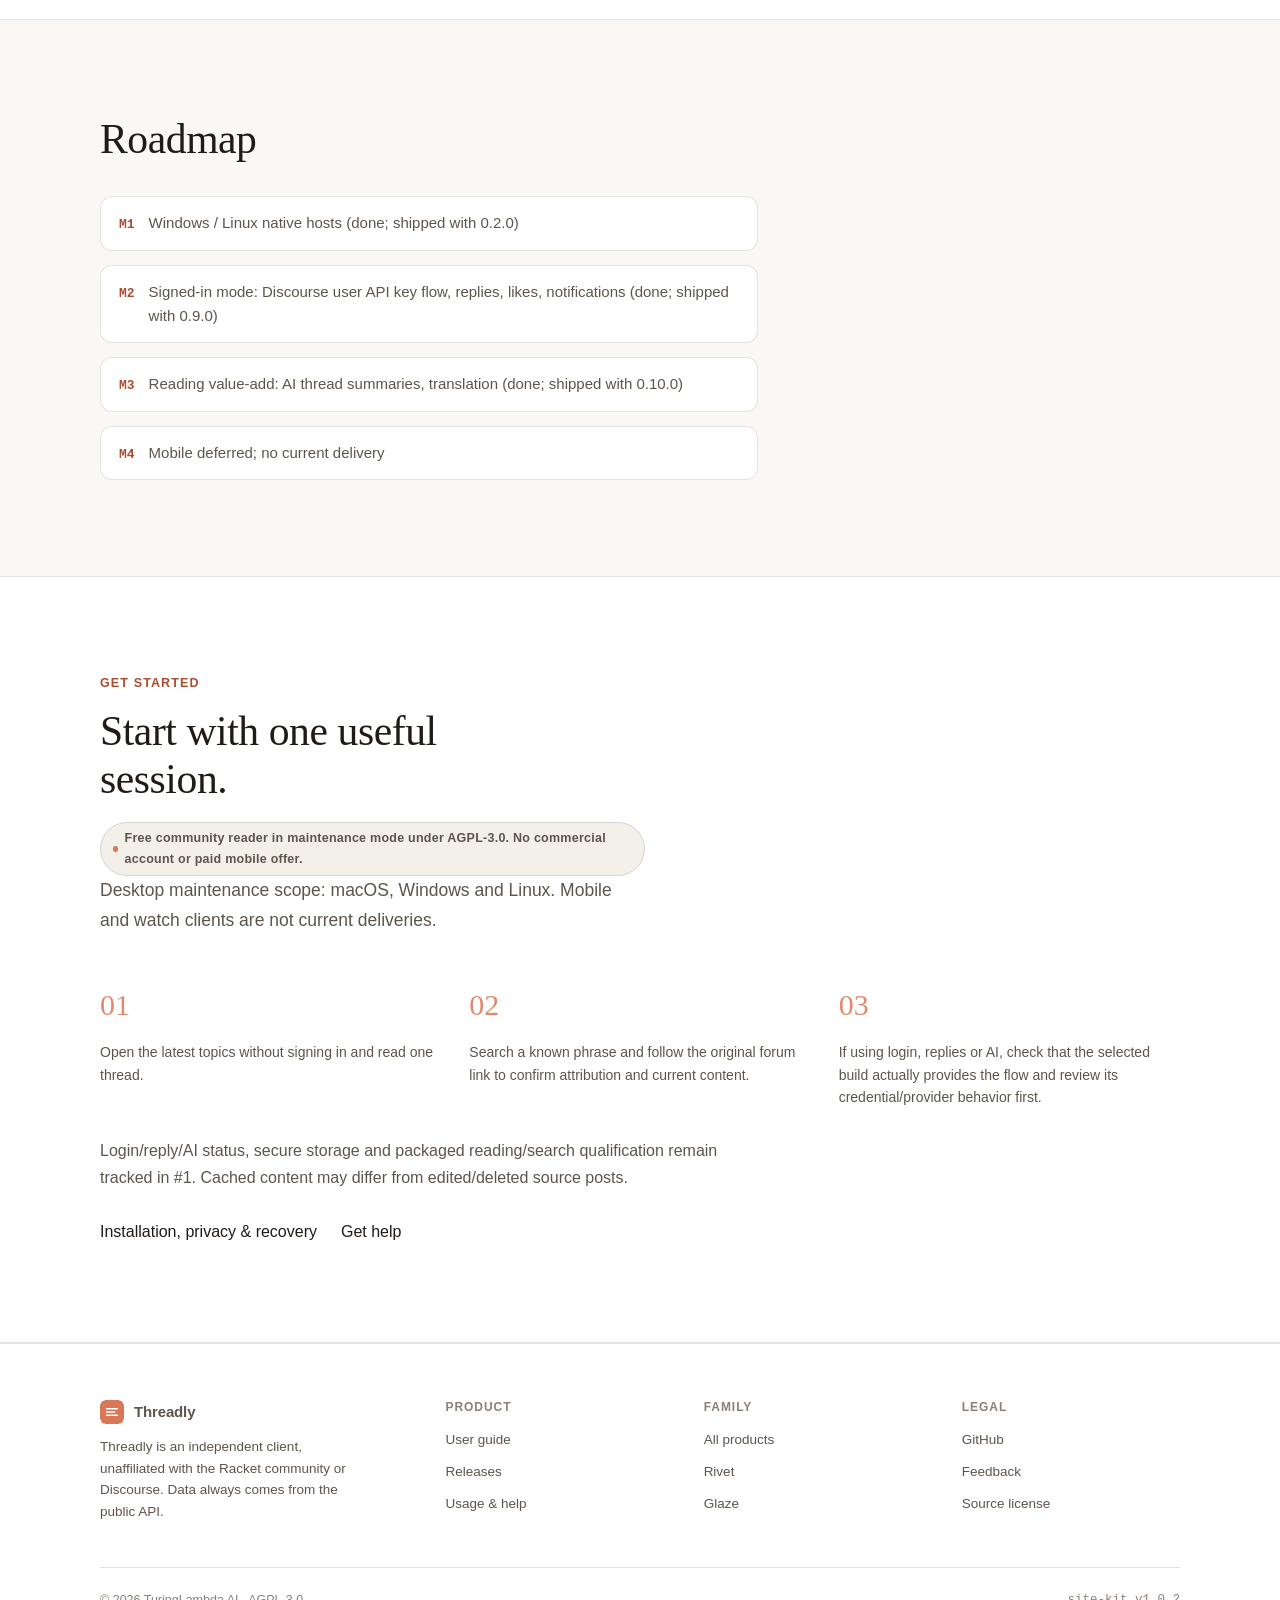
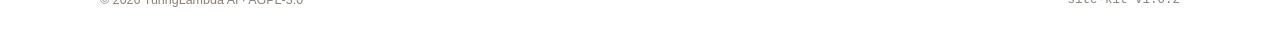
==== commit f0cfb7bd: "site: rebuild homepage on site-kit v1.0.2 - adopt the family design system (terracotta accent, Newsr" ====
--- a/site/index.html
+++ b/site/index.html
@@ -1,426 +1,454 @@
 <!DOCTYPE html>
-<html lang="zh">
+<html lang="zh-CN" data-kit-id="threadly" data-kit-lang-key="threadly-lang">
+
 <head>
-<meta charset="utf-8">
-<meta name="viewport" content="width=device-width, initial-scale=1">
-<title>Threadly — Racket 社区论坛的原生客户端</title>
-<meta name="description" content="Threadly: 在浏览器之外浏览、阅读、搜索 racket.discourse.group。匿名公开 JSON API 加礼貌的磁盘缓存，论坛原色分类、帖子头像与 680px 阅读栏宽。Rivet 线——Racket 引擎驱动原生壳。">
-<link rel="stylesheet" href="styles.css">
-<script>
-  (function () {
-    var t = localStorage.getItem('threadly-theme');
-    if (!t) t = matchMedia('(prefers-color-scheme: dark)').matches ? 'dark' : 'light';
-    document.documentElement.dataset.theme = t;
-    var l = localStorage.getItem('threadly-lang');
-    if (!l) l = (navigator.language || 'zh').toLowerCase().startsWith('zh') ? 'zh' : 'en';
-    document.documentElement.lang = l === 'zh' ? 'zh-CN' : 'en';
-  })();
-</script>
-<script>
-var _hmt = _hmt || [];
-(function() {
-  var hm = document.createElement("script");
-  hm.src = "https://hm.baidu.com/hm.js?8e2445912635226bcba0c400bfb6079d";
-  var s = document.getElementsByTagName("script")[0];
-  s.parentNode.insertBefore(hm, s);
-})();
-</script>
-<style>
-  #product-support { display:flex; flex-wrap:wrap; justify-content:center; gap:12px 24px; padding:24px; font:inherit; border-top:1px solid var(--border, #a8a29e); }
-  #product-support a:focus-visible { outline:2px solid currentColor; outline-offset:4px; }
-  html:lang(en) #product-support .support-zh, html:lang(zh) #product-support .support-en { display:none; }
-</style>
-<style id="product-start-style">
-.product-availability{font-size:.95rem;line-height:1.65;max-width:72ch;margin:18px 0;opacity:.85} .hero .product-availability{margin-left:auto;margin-right:auto}
-.product-start{max-width:1120px;margin:64px auto;padding:32px 24px;border-top:1px solid var(--border,#aaa);font:inherit;line-height:1.65}
-.product-start h2{font-size:clamp(1.7rem,3vw,2.4rem);letter-spacing:-.025em;margin:0 0 16px}.product-start h3{font-size:1.05rem;margin:0 0 10px}.product-start p{margin:0 0 16px;max-width:74ch}.product-start-grid{display:grid;grid-template-columns:repeat(3,minmax(0,1fr));gap:28px;margin:28px 0}.product-start a{text-decoration:underline;text-underline-offset:4px;overflow-wrap:anywhere}.product-start a:focus-visible{outline:2px solid currentColor;outline-offset:5px}.product-start .start-links{display:flex;gap:16px 24px;flex-wrap:wrap}.product-start .start-status{font-weight:600}.product-start .start-limits{font-size:.95em}
-html:lang(en) .reader-zh,html:lang(zh) .reader-en{display:none!important}@media(max-width:700px){.product-start{margin:40px auto;padding:24px 20px}.product-start-grid{grid-template-columns:1fr;gap:18px}}
-</style>
-<style>.lang-menu li.lang-choice{padding:0}.lang-menu .lang-choice button{display:block;width:100%;padding:8px 12px;border:0;background:transparent;color:inherit;font:inherit;text-align:left;cursor:pointer}.lang-menu .lang-choice button:focus-visible{outline:2px solid currentColor;outline-offset:-2px;border-radius:4px}</style>
-<style id="visual-showcase-css">
-/* Visual Showcase: process illustration, intentionally not an app screenshot. */
-.vs-showcase{padding:clamp(48px,7vw,88px) 24px;background:var(--bg,var(--surface,#faf7f2));color:var(--text,var(--ink,#24211d))}
-.vs-showcase *{box-sizing:border-box}
-.vs-showcase .vs-wrap{max-width:1080px;margin:0 auto}
-.vs-showcase .vs-intro{text-align:center;max-width:680px;margin:0 auto 28px}
-.vs-showcase .vs-label{text-transform:uppercase;letter-spacing:.14em;font-size:.7rem;font-weight:700;color:var(--accent,#b85d3f)}
-.vs-showcase h2{font:inherit;font-size:clamp(1.65rem,3.3vw,2.5rem);font-weight:700;line-height:1.2;letter-spacing:-.04em;margin:12px 0}
-.vs-showcase .vs-lead,.vs-showcase .vs-caption{color:var(--text-2,var(--muted,#6b6660));line-height:1.7}
-.vs-showcase .vs-frame{padding:clamp(18px,3vw,34px);border:1px solid var(--border,var(--line,#e8e2d9));background:var(--bg-card,var(--surface,#fff));border-radius:24px;box-shadow:0 20px 60px rgba(36,29,18,.07);overflow:hidden}
-.vs-showcase .vs-stage{display:grid;grid-template-columns:repeat(3,minmax(0,1fr));gap:14px}
-.vs-showcase .vs-step{position:relative;min-height:170px;padding:22px 18px;border-radius:16px;background:var(--bg,var(--surface,#faf7f2));border:1px solid var(--border,var(--line,#e8e2d9))}
-.vs-showcase .vs-step:not(:last-child):after{content:"→";position:absolute;z-index:1;right:-15px;top:50%;transform:translateY(-50%);width:28px;height:28px;display:grid;place-items:center;border-radius:50%;background:var(--bg-card,var(--surface,#fff));color:var(--accent,#b85d3f);border:1px solid var(--border,var(--line,#e8e2d9))}
-.vs-showcase .vs-glyph{font-size:1.75rem;display:block;margin-bottom:24px;color:var(--accent,#b85d3f)}
-.vs-showcase .vs-step b{display:block;font-size:1.03rem;margin-bottom:7px}
-.vs-showcase .vs-step small{display:block;color:var(--text-2,var(--muted,#6b6660));font-size:.84rem;line-height:1.5}
-.vs-showcase .vs-caption{font-size:.79rem;text-align:center;margin:16px 0 0}
-.vs-showcase .vs-art{margin-bottom:22px;background:var(--bg,var(--surface,#f6f3ed));border:1px solid var(--border,var(--line,#e8e2d9));border-radius:18px;padding:22px;overflow:hidden;min-height:185px}
-.vs-showcase .vs-task-art{display:grid;grid-template-columns:1fr 1fr;gap:16px;align-items:start}
-.vs-showcase .vs-mini-board{background:var(--bg-card,var(--surface,#fff));border-radius:14px;border:1px solid var(--border,var(--line,#e8e2d9));padding:15px;box-shadow:0 6px 24px rgba(10,10,10,.04)}
-.vs-showcase .vs-mini-title{font-size:.76rem;color:var(--text-2,var(--muted,#6b6660));font-weight:700;margin-bottom:12px}
-.vs-showcase .vs-mini-task{display:flex;align-items:center;gap:10px;padding:9px 3px;border-top:1px solid var(--border,var(--line,#e8e2d9));font-size:.9rem}
-.vs-showcase .vs-ring{flex:none;height:17px;width:17px;border:2px solid var(--accent,#b85d3f);border-radius:50%}
-.vs-showcase .vs-ring.done{background:var(--accent,#b85d3f);position:relative}.vs-showcase .vs-ring.done:after{content:"✓";color:#fff;font-size:12px;position:absolute;left:2px;top:-3px}
-.vs-showcase .vs-mini-tag{margin-left:auto;color:var(--accent,#b85d3f);background:var(--accent-soft,#f7e5dd);font-size:.7rem;padding:3px 6px;border-radius:6px}
-.vs-showcase .vs-reader-art{display:grid;grid-template-columns:1.5fr 1fr;gap:18px}
-.vs-showcase .vs-paper,.vs-showcase .vs-annotation{border-radius:14px;background:var(--bg-card,var(--surface,#fff));border:1px solid var(--border,var(--line,#e8e2d9));padding:18px}
-.vs-showcase .vs-paper-title{font-size:.75rem;letter-spacing:.1em;color:var(--text-2,var(--muted,#6b6660));margin-bottom:22px}
-.vs-showcase .vs-line{height:9px;background:var(--border,var(--line,#e8e2d9));border-radius:8px;margin:12px 0;max-width:100%}
-.vs-showcase .vs-line.short{width:57%}.vs-showcase .vs-line.mid{width:82%}
-.vs-showcase .vs-highlight{height:15px;border-radius:3px;width:72%;background:color-mix(in srgb,var(--accent,#d97757) 32%,transparent)}
-.vs-showcase .vs-note-label{font-size:.72rem;letter-spacing:.09em;color:var(--accent,#b85d3f);font-weight:800}
-.vs-showcase .vs-note-body{font-size:.93rem;line-height:1.7;margin:18px 0}
-.vs-showcase .vs-note-foot{font-size:.75rem;color:var(--text-2,var(--muted,#6b6660))}
-html:lang(en) .vs-zh,html:lang(zh) .vs-en{display:none!important}
-@media(max-width:700px){.vs-showcase .vs-stage{grid-template-columns:1fr}.vs-showcase .vs-step{min-height:120px}.vs-showcase .vs-step:not(:last-child):after{right:calc(50% - 14px);top:auto;bottom:-15px;transform:rotate(90deg)}.vs-showcase .vs-glyph{margin-bottom:12px}.vs-showcase .vs-reader-art{grid-template-columns:1fr 1fr}.vs-showcase .vs-art{padding:14px}}
-@media(prefers-reduced-motion:reduce){.vs-showcase *, .vs-showcase *:before,.vs-showcase *:after{animation:none!important;transition:none!important}}
-</style></head>
+    <meta charset="utf-8">
+    <meta name="viewport" content="width=device-width, initial-scale=1.0">
+    <title>Threadly — Racket 社区论坛的原生客户端</title>
+    <meta name="description" content="Threadly: 在浏览器之外浏览、阅读、搜索 racket.discourse.group。匿名公开 JSON API 加礼貌的磁盘缓存，论坛原色分类、帖子头像与 680px 阅读栏宽。Rivet 线——Racket 引擎驱动原生壳。">
+    <link rel="canonical" href="https://threadly.jrtx.site/">
+    <meta name="theme-color" content="#D97757">
+    <meta property="og:type" content="website">
+    <meta property="og:site_name" content="Threadly">
+    <meta property="og:title" content="Threadly — a native client for the Racket community forum">
+    <meta property="og:description" content="Browse, read and search racket.discourse.group outside the browser: anonymous public JSON API with a polite disk cache, forum-authentic category colors, post avatars and a 680px reading column.">
+    <meta property="og:url" content="https://threadly.jrtx.site/">
+    <meta name="twitter:card" content="summary">
+    <meta name="twitter:title" content="Threadly — a native client for the Racket community forum">
+    <meta name="twitter:description" content="Read the Racket community outside the browser. Native, cached politely, credentials stay local.">
+
+    <!-- Theme + language pre-paint: no flash before the stylesheet paints.
+         Storage keys are the site's historical keys (threadly-theme /
+         threadly-lang — carried forward via data-kit-lang-key on <html>)
+         so returning visitors keep preferences. -->
+    <script>
+        (function () {
+            var t;
+            try { t = localStorage.getItem('threadly-theme'); } catch (e) {}
+            if (t !== 'dark' && t !== 'light') {
+                t = window.matchMedia && matchMedia('(prefers-color-scheme: dark)').matches ? 'dark' : 'light';
+            }
+            document.documentElement.dataset.theme = t;
+            var l;
+            try { l = localStorage.getItem('threadly-lang'); } catch (e) {}
+            if (l !== 'zh' && l !== 'en') {
+                l = (navigator.language || 'zh').toLowerCase().indexOf('zh') === 0 ? 'zh' : 'en';
+            }
+            document.documentElement.lang = l === 'zh' ? 'zh-CN' : 'en';
+        })();
+    </script>
+
+    <link rel="icon" type="image/svg+xml" href="data:image/svg+xml,%3Csvg xmlns='http://www.w3.org/2000/svg' viewBox='0 0 512 512'%3E%3Crect width='512' height='512' rx='115' fill='%23D97757'/%3E%3Cpath d='M140 186 h232 M140 256 h172 M140 326 h232' stroke='%23FFFFFF' stroke-width='34' stroke-linecap='round'/%3E%3C/svg%3E">
+    <link rel="stylesheet" href="family.css">
+    <link rel="stylesheet" href="site.css">
+    <link rel="preload" href="fonts/newsreader-latin-var.woff2" as="font" type="font/woff2" crossorigin>
+    <link rel="preload" href="fonts/inter-latin-var.woff2" as="font" type="font/woff2" crossorigin>
+    <script src="family.js" defer></script>
+</head>
+
 <body>
-<header class="nav">
-  <div class="nav-inner">
-    <a class="brand" href="#">Threadly</a>
-    <nav class="nav-links">
-      <a href="#why" data-i18n="nav.why">为什么需要</a>
-      <a href="#principles" data-i18n="nav.principles">设计原则</a>
-      <a href="#start" data-i18n="nav.start">三步开始</a>
-      <a href="#download" data-i18n="nav.download">下载</a>
-      <a href="guide.html" data-i18n="nav.guide">使用手册</a>
-      <a href="https://github.com/turlamai/threadly" data-i18n="nav.github">GitHub</a>
-      <div class="lang-dropdown-wrapper">
-        <button class="lang-btn" type="button" aria-label="Switch language">
-          <svg width="16" height="16" viewBox="0 0 24 24" fill="none" stroke="currentColor" stroke-width="2" stroke-linecap="round" stroke-linejoin="round"><circle cx="12" cy="12" r="10"></circle><line x1="2" y1="12" x2="22" y2="12"></line><path d="M12 2a15.3 15.3 0 0 1 4 10 15.3 15.3 0 0 1-4 10 15.3 15.3 0 0 1-4-10 15.3 15.3 0 0 1 4-10z"></path></svg>
-          <span id="current-lang-label">English</span>
-        </button>
-        <ul class="lang-menu">
-          <li class="lang-choice"><button type="button" onclick="setLanguage('en')">English</button></li>
-          <li class="lang-choice"><button type="button" onclick="setLanguage('zh')">简体中文</button></li>
-        </ul>
-      </div>
-      <button class="theme-btn" id="theme-btn" aria-label="Toggle theme">◐</button>
-    </nav>
-  </div>
-</header>
-
-<main>
-  <section class="hero">
-    <p class="kicker" data-i18n="kicker">原生客户端 · 登录回帖 · AI 摘要与翻译</p>
-    <h1 data-i18n="hero-title">在浏览器之外，读 Racket 社区。</h1>
-<p class="reader-en product-availability" lang="en">Development preview. Free community reader in maintenance mode under AGPL-3.0. No commercial account or paid mobile offer.</p><p class="reader-zh product-availability" lang="zh">开发预览。AGPL-3.0 许可的免费社区阅读器，处于维护模式；不要求商业账号，也不销售移动端。</p>
-    <p class="lede" data-i18n="hero-lede">
-      Racket 的设计讨论、提案与生态动态都发生在 racket.discourse.group——
-      而浏览器给这些长技术帖套上了一层层外壳。Threadly 用匿名公开的 JSON
-      API 把它们带回原生窗口：论坛原色分类、帖子头像、680px 的阅读栏宽。
-    </p>
-    <div class="cta">
-      <a class="btn btn-primary" href="https://github.com/turlamai/threadly/releases/latest" data-release-suffix="macos-arm64.dmg" data-i18n="hero.download">获取 Threadly</a>
-      <a class="btn btn-secondary" href="https://github.com/turlamai/threadly" data-i18n="hero.source">查看源码</a>
-    </div>
-  </section><section class="vs-showcase" id="visual-showcase" aria-label="Product workflow concept"><div class="vs-wrap"><div class="vs-intro"><span class="vs-label">PRODUCT IN CONTEXT · 产品如何工作</span><h2><span class="vs-zh" lang="zh-CN">把 Racket 论坛内容带回阅读窗口。</span><span class="vs-en" lang="en">Bring the Racket forum into a reading window.</span></h2><p class="vs-lead"><span class="vs-zh" lang="zh-CN">论坛内容与账号仍以原社区为准；Threadly 是处于维护期的桌面阅读器。</span><span class="vs-en" lang="en">Forum content and accounts remain authoritative on the community forum. Threadly is a desktop reader in maintenance mode.</span></p></div><div class="vs-frame"><div class="vs-art vs-task-art"><div class="vs-mini-board"><div class="vs-mini-title">SOURCE / INPUT</div><div class="vs-mini-task"><span class="vs-ring" aria-hidden="true"></span><span>Forum topics</span></div><div class="vs-mini-task"><span class="vs-ring" aria-hidden="true"></span><span>Public Discourse API</span></div><div class="vs-mini-task"><span class="vs-ring" aria-hidden="true"></span><span>Source links</span></div></div><div class="vs-mini-board"><div class="vs-mini-title">RESULT / OUTPUT</div><div class="vs-mini-task"><span class="vs-ring" aria-hidden="true"></span><span>Native reading</span></div><div class="vs-mini-task"><span class="vs-ring" aria-hidden="true"></span><span>Thread navigation</span></div><div class="vs-mini-task"><span class="vs-ring" aria-hidden="true"></span><span>Search & revisit</span></div></div></div><div class="vs-stage"><div class="vs-step"><span class="vs-glyph" aria-hidden="true">☷</span><b><span class="vs-zh" lang="zh-CN">浏览主题</span><span class="vs-en" lang="en">Browse</span></b><small><span class="vs-zh" lang="zh-CN">查看社区最近讨论</span><span class="vs-en" lang="en">Find recent discussions</span></small></div><div class="vs-step"><span class="vs-glyph" aria-hidden="true">▤</span><b><span class="vs-zh" lang="zh-CN">阅读长帖</span><span class="vs-en" lang="en">Read</span></b><small><span class="vs-zh" lang="zh-CN">专注查看正文和回复</span><span class="vs-en" lang="en">Read posts and replies</span></small></div><div class="vs-step"><span class="vs-glyph" aria-hidden="true">⌕</span><b><span class="vs-zh" lang="zh-CN">回到来源</span><span class="vs-en" lang="en">Source</span></b><small><span class="vs-zh" lang="zh-CN">需要时返回论坛原文</span><span class="vs-en" lang="en">Open the original forum thread</span></small></div></div><p class="vs-caption"><span class="vs-zh" lang="zh-CN">概念工作流程图，非当前产品截图；以实际发布版本和用户手册为准。</span><span class="vs-en" lang="en">Conceptual workflow—not a current screenshot. Refer to the released build and user guide.</span></p></div></div></section>
-
-  <section id="why" class="section">
-    <h2 data-i18n="why-title">为什么需要</h2>
-    <div class="grid three">
-      <div class="card">
-        <div class="card-icon">🪟</div>
-        <h3 data-i18n="w1-title">浏览器不是阅读器</h3>
-        <p data-i18n="w1-body">每页论坛都在加载一个 Web 应用——脚本、侧栏、层层 chrome。切个窗口，读了一半的长帖就找不到了。</p>
-      </div>
-      <div class="card">
-        <div class="card-icon">📖</div>
-        <h3 data-i18n="w2-title">长帖配得上更好的排版</h3>
-        <p data-i18n="w2-body">关于类型系统和宏展开器的讨论动辄上百楼：680px 阅读栏宽、帖子头像、论坛原色分类，长文终于有了阅读的样子。</p>
-      </div>
-      <div class="card">
-        <div class="card-icon">🖥️</div>
-        <h3 data-i18n="w3-title">桌面端本来就没有</h3>
-        <p data-i18n="w3-body">Discourse 只有官方 iOS/Android 应用，桌面用户拿到的只是一个网址。Threadly 补上这块，且与产品线一样全平台。</p>
-      </div>
-    </div>
-  </section>
-
-  <section id="principles" class="section alt">
-    <h2 data-i18n="principles-title">设计原则</h2>
-    <div class="grid two">
-      <div class="card">
-        <h3 data-i18n="p1-title">论坛是唯一事实源</h3>
-        <p data-i18n="p1-body">Threadly 只缓存、不分叉：编辑、删除、挪版永远以论坛为准，每个帖子都能一键跳回原链。</p>
-      </div>
-      <div class="card">
-        <h3 data-i18n="p2-title">做好公民</h3>
-        <p data-i18n="p2-body">只打公开端点，响应全部落盘缓存并带 TTL，请求带身份标识的 User-Agent，收到 429 老实退避。</p>
-      </div>
-      <div class="card">
-        <h3 data-i18n="p3-title">凭据留在本机</h3>
-        <p data-i18n="p3-body">匿名即可读；登录走 Discourse user API key 流，凭据只存本机——回帖、点赞、通知不经过任何第三方。</p>
-      </div>
-      <div class="card">
-        <h3 data-i18n="p4-title">长文优先</h3>
-        <p data-i18n="p4-body">阅读体验就是产品本身；要移除的恰恰是层层 chrome。Racket 引擎 + 第一方原生 UI，没有 WebView 套壳的网页应用。</p>
-      </div>
-    </div>
-  </section>
-
-  <section id="start" class="section">
-    <h2 data-i18n="start-title">三步开始</h2>
-    <div class="steps">
-      <div class="step">
-        <div class="step-num">1</div>
-        <div>
-          <h3 data-i18n="s1-title">下载安装</h3>
-          <p data-i18n="s1-body">macOS 拖进应用程序文件夹即可——不注册也能读，没有遥测。</p>
+    <header class="kit-nav">
+        <div class="kit-container kit-nav-inner">
+            <a class="kit-brand" href="/">
+                <svg class="kit-brand-mark" viewBox="0 0 512 512" aria-hidden="true"><rect width="512" height="512" rx="115" fill="#D97757"/><path d="M140 186 h232 M140 256 h172 M140 326 h232" stroke="#FFFFFF" stroke-width="34" stroke-linecap="round"/></svg>
+                <span>Threadly</span>
+            </a>
+            <nav class="kit-nav-links">
+                <a href="#why" data-i18n="nav.why">为什么需要</a>
+                <a href="#principles" data-i18n="nav.principles">设计原则</a>
+                <a href="#start" data-i18n="nav.start">三步开始</a>
+                <a href="#download" data-i18n="nav.download">下载</a>
+                <a href="guide.html" data-i18n="nav.guide">使用手册</a>
+                <a href="https://github.com/turlamai/threadly" data-i18n="nav.github">GitHub</a>
+            </nav>
+            <div class="kit-nav-actions">
+                <div class="kit-lang">
+                    <button class="kit-lang-btn" type="button" aria-haspopup="true" aria-expanded="false">
+                        <svg viewBox="0 0 16 16" fill="none" stroke="currentColor" stroke-width="1.4" aria-hidden="true"><circle cx="8" cy="8" r="6.2"/><path d="M1.8 8h12.4M8 1.8c-4.6 4-4.6 8.4 0 12.4 4.6-4 4.6-8.4 0-12.4z"/></svg>
+                        <span class="kit-lang-current">简体中文</span>
+                    </button>
+                    <ul class="kit-lang-menu">
+                        <li><button type="button" data-kit-lang="zh">简体中文</button></li>
+                        <li><button type="button" data-kit-lang="en">English</button></li>
+                    </ul>
+                </div>
+                <button class="kit-icon-btn kit-theme-toggle" type="button" aria-pressed="false" aria-label="Theme">
+                    <svg class="kit-icon-sun" viewBox="0 0 20 20" fill="none" stroke="currentColor" stroke-width="1.5" aria-hidden="true"><circle cx="10" cy="10" r="4"/><path d="M10 1.5v2M10 16.5v2M1.5 10h2M16.5 10h2M4 4l1.4 1.4M14.6 14.6L16 16M16 4l-1.4 1.4M5.4 14.6L4 16"/></svg>
+                    <svg class="kit-icon-moon" viewBox="0 0 20 20" fill="none" stroke="currentColor" stroke-width="1.5" aria-hidden="true"><path d="M16.5 12.2A7 7 0 0 1 7.8 3.5a7 7 0 1 0 8.7 8.7z"/></svg>
+                </button>
+            </div>
         </div>
-      </div>
-      <div class="step">
-        <div class="step-num">2</div>
-        <div>
-          <h3 data-i18n="s2-title">浏览最新</h3>
-          <p data-i18n="s2-body">侧栏按分类原色列出论坛最新主题，回复、浏览与点赞一目了然；所有响应落盘缓存，重复打开不重复请求。</p>
+    </header>
+
+    <main>
+        <!-- Hero -->
+        <section class="kit-hero">
+            <div class="kit-container">
+                <span class="kit-eyebrow" data-i18n="kicker">原生客户端 · 登录回帖 · AI 摘要与翻译</span>
+                <h1 data-i18n="hero-title">在浏览器之外，读 Racket 社区。</h1>
+                <p class="kit-text-2 tl-availability" data-i18n="hero.availability">开发预览。AGPL-3.0 许可的免费社区阅读器，处于维护模式；不要求商业账号，也不销售移动端。</p>
+                <p class="kit-lead" data-i18n="hero-lede">Racket 的设计讨论、提案与生态动态都发生在 racket.discourse.group——而浏览器给这些长技术帖套上了一层层外壳。Threadly 用匿名公开的 JSON API 把它们带回原生窗口：论坛原色分类、帖子头像、680px 的阅读栏宽。</p>
+                <div class="kit-btn-row">
+                    <div class="kit-dl">
+                        <a class="kit-btn kit-btn--primary" data-kit-dl-primary href="https://github.com/turlamai/threadly/releases/latest">
+                            <svg viewBox="0 0 20 20" fill="none" stroke="currentColor" stroke-width="1.6" aria-hidden="true"><path d="M10 2.5v10M6 9l4 4 4-4M3.5 16.5h13"/></svg>
+                            <span class="kit-dl-label" data-i18n="dl.generic">获取 Threadly</span>
+                        </a>
+                        <button class="kit-dl-caret" type="button" aria-haspopup="true" aria-expanded="false" aria-label="All platforms">
+                            <svg viewBox="0 0 14 14" fill="none" stroke="currentColor" stroke-width="1.6" aria-hidden="true"><path d="M3 5.5L7 9.5l4-4"/></svg>
+                        </button>
+                        <ul class="kit-dl-menu">
+                            <li><a href="https://github.com/turlamai/threadly/releases/latest" data-kit-dl="mac"><span class="kit-dl-os" data-i18n="dl.mac">macOS 版</span><span class="kit-dl-kind">.dmg</span></a></li>
+                            <li><a href="https://github.com/turlamai/threadly/releases/latest" data-kit-dl="win"><span class="kit-dl-os" data-i18n="dl.win">Windows 版</span><span class="kit-dl-kind">.msi</span></a></li>
+                            <li><a href="https://github.com/turlamai/threadly/releases/latest" data-kit-dl="linux"><span class="kit-dl-os" data-i18n="dl.linux">Linux 版</span><span class="kit-dl-kind">.AppImage</span></a></li>
+                            <li class="kit-dl-note kit-hidden" data-kit-dl-note data-i18n="dl.note">当前平台请前往 Releases 页面选取对应安装包。</li>
+                        </ul>
+                    </div>
+                    <a class="kit-btn kit-btn--secondary" href="https://github.com/turlamai/threadly" data-i18n="hero.source">查看源码</a>
+                </div>
+                <p class="kit-hero-meta"><span class="kit-badge" data-i18n="hero.badge">维护模式 · AGPL-3.0 · macOS / Windows / Linux</span></p>
+            </div>
+        </section>
+
+        <!-- Why -->
+        <section class="kit-section" id="why">
+            <div class="kit-container">
+                <h2 class="kit-h2" data-i18n="why-title">为什么需要</h2>
+                <div class="kit-grid kit-grid--3" style="margin-top: 44px;">
+                    <div class="kit-card">
+                        <span class="kit-card-icon tl-emoji" aria-hidden="true">🪟</span>
+                        <h3 data-i18n="w1-title">浏览器不是阅读器</h3>
+                        <p data-i18n="w1-body">每页论坛都在加载一个 Web 应用——脚本、侧栏、层层 chrome。切个窗口，读了一半的长帖就找不到了。</p>
+                    </div>
+                    <div class="kit-card">
+                        <span class="kit-card-icon tl-emoji" aria-hidden="true">📖</span>
+                        <h3 data-i18n="w2-title">长帖配得上更好的排版</h3>
+                        <p data-i18n="w2-body">关于类型系统和宏展开器的讨论动辄上百楼：680px 阅读栏宽、帖子头像、论坛原色分类，长文终于有了阅读的样子。</p>
+                    </div>
+                    <div class="kit-card">
+                        <span class="kit-card-icon tl-emoji" aria-hidden="true">🖥️</span>
+                        <h3 data-i18n="w3-title">桌面端本来就没有</h3>
+                        <p data-i18n="w3-body">Discourse 只有官方 iOS/Android 应用，桌面用户拿到的只是一个网址。Threadly 补上这块，且与产品线一样全平台。</p>
+                    </div>
+                </div>
+            </div>
+        </section>
+
+        <!-- Principles -->
+        <section class="kit-section kit-section--alt" id="principles">
+            <div class="kit-container">
+                <h2 class="kit-h2" data-i18n="principles-title">设计原则</h2>
+                <div class="kit-grid kit-grid--2" style="margin-top: 44px;">
+                    <div class="kit-card">
+                        <h3 data-i18n="p1-title">论坛是唯一事实源</h3>
+                        <p data-i18n="p1-body">Threadly 只缓存、不分叉：编辑、删除、挪版永远以论坛为准，每个帖子都能一键跳回原链。</p>
+                    </div>
+                    <div class="kit-card">
+                        <h3 data-i18n="p2-title">做好公民</h3>
+                        <p data-i18n="p2-body">只打公开端点，响应全部落盘缓存并带 TTL，请求带身份标识的 User-Agent，收到 429 老实退避。</p>
+                    </div>
+                    <div class="kit-card">
+                        <h3 data-i18n="p3-title">凭据留在本机</h3>
+                        <p data-i18n="p3-body">匿名即可读；登录走 Discourse user API key 流，凭据只存本机——回帖、点赞、通知不经过任何第三方。</p>
+                    </div>
+                    <div class="kit-card">
+                        <h3 data-i18n="p4-title">长文优先</h3>
+                        <p data-i18n="p4-body">阅读体验就是产品本身；要移除的恰恰是层层 chrome。Racket 引擎 + 第一方原生 UI，没有 WebView 套壳的网页应用。</p>
+                    </div>
+                </div>
+            </div>
+        </section>
+
+        <!-- Get started (three steps) -->
+        <section class="kit-section" id="start">
+            <div class="kit-container">
+                <h2 class="kit-h2" data-i18n="start-title">三步开始</h2>
+                <div class="kit-steps" style="margin-top: 44px;">
+                    <div class="kit-step">
+                        <h3 data-i18n="s1-title">下载安装</h3>
+                        <p data-i18n="s1-body">macOS 拖进应用程序文件夹即可——不注册也能读，没有遥测。</p>
+                    </div>
+                    <div class="kit-step">
+                        <h3 data-i18n="s2-title">浏览最新</h3>
+                        <p data-i18n="s2-body">侧栏按分类原色列出论坛最新主题，回复、浏览与点赞一目了然；所有响应落盘缓存，重复打开不重复请求。</p>
+                    </div>
+                    <div class="kit-step">
+                        <h3 data-i18n="s3-title">搜索归档，读长帖</h3>
+                        <p data-i18n="s3-body">键盘直达全站搜索；读帖视图按阅读顺序呈现整条讨论，随时一键跳回网页原帖。</p>
+                    </div>
+                </div>
+            </div>
+        </section>
+
+        <!-- Download -->
+        <section class="kit-section kit-section--alt" id="download">
+            <div class="kit-container">
+                <h2 class="kit-h2" data-i18n="download-title">下载</h2>
+                <div class="kit-grid kit-grid--3" style="margin-top: 44px; align-items: start;">
+                    <div class="kit-card">
+                        <h3>macOS（Apple Silicon）</h3>
+                        <p data-i18n="dl-mac-arm">DMG 安装器，适配 M 系列芯片。</p>
+                        <p style="margin-top: 16px;"><a class="kit-btn kit-btn--secondary" href="https://github.com/turlamai/threadly/releases/latest" data-i18n="dl-get">下载 →</a></p>
+                    </div>
+                    <div class="kit-card">
+                        <h3>macOS（Intel）</h3>
+                        <p data-i18n="dl-mac-x64">DMG 安装器，适配 Intel 芯片。</p>
+                        <p style="margin-top: 16px;"><a class="kit-btn kit-btn--secondary" href="https://github.com/turlamai/threadly/releases/latest" data-i18n="dl-get">下载 →</a></p>
+                    </div>
+                    <div class="kit-card">
+                        <h3>Windows（x64）</h3>
+                        <p data-i18n="dl-win">MSI 安装器与便携 zip。</p>
+                        <p style="margin-top: 16px;"><a class="kit-btn kit-btn--secondary" data-kit-dl="win" href="https://github.com/turlamai/threadly/releases/latest" data-i18n="dl-get">下载 →</a></p>
+                    </div>
+                    <div class="kit-card">
+                        <h3>Linux（x64 / arm64）</h3>
+                        <p data-i18n="dl-linux">deb、rpm、AppImage、tar.gz 与便携 zip。</p>
+                        <p style="margin-top: 16px;"><a class="kit-btn kit-btn--secondary" data-kit-dl="linux" href="https://github.com/turlamai/threadly/releases/latest" data-i18n="dl-get">下载 →</a></p>
+                    </div>
+                    <div class="kit-card">
+                        <h3 data-i18n="dl-platforms-title">平台</h3>
+                        <p class="tl-platform-row">
+                            <span class="kit-chip">macOS</span>
+                            <span class="kit-chip">Windows</span>
+                            <span class="kit-chip">Linux</span>
+                            <span class="kit-chip">iOS / iPadOS / Android</span>
+                        </p>
+                        <p class="kit-text-2" style="margin-top: 14px;" data-i18n="dl-platforms-body">桌面预览附件可用；移动端暂缓。</p>
+                    </div>
+                </div>
+                <p style="text-align:center;margin-top:26px"><a href="https://github.com/turlamai/threadly/releases" data-i18n="dl.all-releases">全部版本</a></p>
+            </div>
+        </section>
+
+        <!-- Roadmap -->
+        <section class="kit-section" id="roadmap">
+            <div class="kit-container">
+                <h2 class="kit-h2" data-i18n="roadmap-title">路线图</h2>
+                <ul class="tl-roadmap">
+                    <li><strong>M1</strong><span data-i18n="rm1">Windows / Linux 原生壳（已完成，随 0.2.0 发布）</span></li>
+                    <li><strong>M2</strong><span data-i18n="rm2">登录态：Discourse user API key 流、回帖、点赞、通知（已完成，随 0.9.0 发布）</span></li>
+                    <li><strong>M3</strong><span data-i18n="rm3">阅读增值：长帖 AI 摘要、翻译（已完成，随 0.10.0 发布）</span></li>
+                    <li><strong>M4</strong><span data-i18n="rm4">移动端暂缓；尚未交付</span></li>
+                </ul>
+            </div>
+        </section>
+
+        <!-- Get started -->
+        <section class="kit-section kit-section--alt" id="start-here">
+            <div class="kit-container">
+                <span class="kit-kicker" data-i18n="start.kicker">开始使用</span>
+                <h2 class="kit-h2" data-i18n="start.title">从一次有效使用开始。</h2>
+                <p class="kit-lead" style="margin-top: 18px;"><span class="kit-badge" data-i18n="start.status">AGPL-3.0 许可的免费社区阅读器，处于维护模式；不要求商业账号，也不销售移动端。</span> <span data-i18n="start.platforms">桌面维护范围为 macOS、Windows、Linux；移动与手表客户端尚未交付。</span></p>
+                <div class="kit-steps" style="margin-top: 44px;">
+                    <div class="kit-step">
+                        <p data-i18n="start.s1.body">无需登录即可打开最新主题并阅读一篇讨论。</p>
+                    </div>
+                    <div class="kit-step">
+                        <p data-i18n="start.s2.body">搜索熟悉的短语，打开原论坛链接核对作者与最新内容。</p>
+                    </div>
+                    <div class="kit-step">
+                        <p data-i18n="start.s3.body">使用登录、回复或 AI 前，核对当前构建是否实际提供该流程，并检查凭据和服务商行为。</p>
+                    </div>
+                </div>
+                <p class="kit-text-2" style="margin-top: 30px; max-width: 74ch;"><span data-i18n="start.limits-a">登录、回复、AI 的真实状态、安全存储与打包阅读搜索验收仍在 </span><a href="https://github.com/turlamai/threadly/issues/1">#1</a><span data-i18n="start.limits-b"> 跟进。源帖编辑或删除后，本地缓存可能不同。</span></p>
+                <div class="tl-start-links">
+                    <a href="https://github.com/turlamai/threadly/blob/main/docs/USER-GUIDE.zh-CN.md" data-en-href="https://github.com/turlamai/threadly/blob/main/docs/USER-GUIDE.md" data-i18n="start.guide">安装、隐私与恢复</a>
+                    <a href="https://github.com/turlamai/threadly/issues" data-i18n="start.help">反馈与帮助</a>
+                </div>
+            </div>
+        </section>
+    </main>
+
+    <footer class="kit-footer">
+        <div class="kit-container">
+            <div class="kit-footer-grid">
+                <div>
+                    <a class="kit-brand" href="/">
+                        <svg class="kit-brand-mark" viewBox="0 0 512 512" aria-hidden="true"><rect width="512" height="512" rx="115" fill="#D97757"/><path d="M140 186 h232 M140 256 h172 M140 326 h232" stroke="#FFFFFF" stroke-width="34" stroke-linecap="round"/></svg>
+                        <span>Threadly</span>
+                    </a>
+                    <p class="kit-footer-tagline" data-i18n="footer-note">Threadly 是独立客户端，与 Racket 社区和 Discourse 无隶属关系。数据始终来自公开接口。</p>
+                </div>
+                <div>
+                    <h4 data-i18n="footer.product">产品</h4>
+                    <ul>
+                        <li><a href="guide.html" data-i18n="nav.guide">使用手册</a></li>
+                        <li><a href="https://github.com/turlamai/threadly/releases" data-i18n="footer.releases">发布与更新</a></li>
+                        <li><a href="https://github.com/turlamai/threadly/blob/main/docs/USER-GUIDE.zh-CN.md" data-en-href="https://github.com/turlamai/threadly/blob/main/docs/USER-GUIDE.md" data-i18n="start.usage">使用与帮助</a></li>
+                    </ul>
+                </div>
+                <div>
+                    <h4 data-i18n="footer.family">家族</h4>
+                    <ul>
+                        <li><a href="https://jrtx.site/" data-i18n="footer.portal">全部产品</a></li>
+                        <li><a href="https://rivet.jrtx.site">Rivet</a></li>
+                        <li><a href="https://glaze.jrtx.site">Glaze</a></li>
+                    </ul>
+                </div>
+                <div>
+                    <h4 data-i18n="footer.legal">条款</h4>
+                    <ul>
+                        <li><a href="https://github.com/turlamai/threadly" data-i18n="nav.github">GitHub</a></li>
+                        <li><a href="https://github.com/turlamai/threadly/issues" data-i18n="footer.help">反馈</a></li>
+                        <li><a href="https://github.com/turlamai/threadly/blob/main/LICENSE" data-i18n="footer.license">源码许可</a></li>
+                    </ul>
+                </div>
+            </div>
+            <div class="kit-footer-bottom">
+                <span data-i18n="footer.copyright">© 2026 TuringLambda AI · AGPL-3.0</span>
+                <span class="kit-mono">site-kit v1.0.2</span>
+            </div>
         </div>
-      </div>
-      <div class="step">
-        <div class="step-num">3</div>
-        <div>
-          <h3 data-i18n="s3-title">搜索归档，读长帖</h3>
-          <p data-i18n="s3-body">键盘直达全站搜索；读帖视图按阅读顺序呈现整条讨论，随时一键跳回网页原帖。</p>
-        </div>
-      </div>
-    </div>
-  </section>
-
-  <section id="download" class="section alt">
-    <h2 data-i18n="download-title">下载</h2>
-    <div class="dl-grid">
-      <a class="dl-card" data-dl="mac-arm" href="https://github.com/turlamai/threadly/releases/latest" data-release-suffix="macos-arm64.dmg">
-        <h3>macOS（Apple Silicon）</h3>
-        <p data-i18n="dl-mac-arm">DMG 安装器，适配 M 系列芯片。</p>
-        <span class="btn btn-primary" data-i18n="dl-get">下载 →</span>
-      </a>
-      <a class="dl-card" data-dl="mac-x64" href="https://github.com/turlamai/threadly/releases/latest" data-release-suffix="macos-x64.dmg">
-        <h3>macOS（Intel）</h3>
-        <p data-i18n="dl-mac-x64">DMG 安装器，适配 Intel 芯片。</p>
-        <span class="btn btn-primary" data-i18n="dl-get">下载 →</span>
-      </a>
-      <a class="dl-card" data-dl="win" href="https://github.com/turlamai/threadly/releases/latest" data-release-suffix="windows-x64.msi">
-        <h3>Windows（x64）</h3>
-        <p data-i18n="dl-win">MSI 安装器与便携 zip。</p>
-        <span class="btn btn-primary" data-i18n="dl-get">下载 →</span>
-      </a>
-      <a class="dl-card" data-dl="linux" href="https://github.com/turlamai/threadly/releases/latest" data-release-suffix="linux-x86_64.AppImage">
-        <h3>Linux（x64 / arm64）</h3>
-        <p data-i18n="dl-linux">deb、rpm、AppImage、tar.gz 与便携 zip。</p>
-        <span class="btn btn-primary" data-i18n="dl-get">下载 →</span>
-      </a>
-      <div class="dl-card">
-        <h3 data-i18n="dl-platforms-title">平台</h3>
-        <p class="platform-row">
-          <span class="chip ok">macOS</span>
-          <span class="chip ok">Windows</span>
-          <span class="chip ok">Linux</span>
-          <span class="chip">iOS / iPadOS / Android</span>
-        </p>
-        <p class="muted" data-i18n="dl-platforms-body">
-          桌面预览附件可用；移动端暂缓。
-        </p>
-      </div>
-    </div>
-    <p style="text-align:center;margin-top:18px"><a href="https://github.com/turlamai/threadly/releases" data-i18n="dl.all-releases">全部版本</a></p>
-  </section>
-
-  <section class="section">
-    <h2 data-i18n="roadmap-title">路线图</h2>
-    <ul>
-      <li><strong>M1</strong> — <span data-i18n="rm1">Windows / Linux 原生壳（已完成，随 0.2.0 发布）</span></li>
-      <li><strong>M2</strong> — <span data-i18n="rm2">登录态：Discourse user API key 流、回帖、点赞、通知（已完成，随 0.9.0 发布）</span></li>
-      <li><strong>M3</strong> — <span data-i18n="rm3">阅读增值：长帖 AI 摘要、翻译（已完成，随 0.10.0 发布）</span></li>
-      <li><strong>M4</strong> — <span data-i18n="rm4">移动端暂缓；尚未交付</span></li>
-    </ul>
-  </section>
-<section id="start-here" class="product-start" aria-label="Get started / 开始使用">
-<h2 class="reader-en " lang="en">Start with one useful session.</h2><h2 class="reader-zh " lang="zh">从一次有效使用开始。</h2><p class="reader-en start-status" lang="en">Free community reader in maintenance mode under AGPL-3.0. No commercial account or paid mobile offer.</p><p class="reader-zh start-status" lang="zh">AGPL-3.0 许可的免费社区阅读器，处于维护模式；不要求商业账号，也不销售移动端。</p><p class="reader-en " lang="en">Desktop maintenance scope: macOS, Windows and Linux. Mobile and watch clients are not current deliveries.</p><p class="reader-zh " lang="zh">桌面维护范围为 macOS、Windows、Linux；移动与手表客户端尚未交付。</p><div class="product-start-grid"><article><h3 class="reader-en " lang="en">01</h3><h3 class="reader-zh " lang="zh">01</h3><p class="reader-en " lang="en">Open the latest topics without signing in and read one thread.</p><p class="reader-zh " lang="zh">无需登录即可打开最新主题并阅读一篇讨论。</p></article><article><h3 class="reader-en " lang="en">02</h3><h3 class="reader-zh " lang="zh">02</h3><p class="reader-en " lang="en">Search a known phrase and follow the original forum link to confirm attribution and current content.</p><p class="reader-zh " lang="zh">搜索熟悉的短语，打开原论坛链接核对作者与最新内容。</p></article><article><h3 class="reader-en " lang="en">03</h3><h3 class="reader-zh " lang="zh">03</h3><p class="reader-en " lang="en">If using login, replies or AI, check that the selected build actually provides the flow and review its credential/provider behavior first.</p><p class="reader-zh " lang="zh">使用登录、回复或 AI 前，核对当前构建是否实际提供该流程，并检查凭据和服务商行为。</p></article></div><p class="reader-en start-limits" lang="en">Login/reply/AI status, secure storage and packaged reading/search qualification remain tracked in <a href="https://github.com/turlamai/threadly/issues/1">#1</a>. Cached content may differ from edited/deleted source posts.</p><p class="reader-zh start-limits" lang="zh">登录、回复、AI 的真实状态、安全存储与打包阅读搜索验收仍在 <a href="https://github.com/turlamai/threadly/issues/1">#1</a> 跟进。源帖编辑或删除后，本地缓存可能不同。</p><div class="start-links"><a class="reader-en" lang="en" href="https://github.com/turlamai/threadly/blob/main/docs/USER-GUIDE.md">Installation, privacy &amp; recovery</a><a class="reader-zh" lang="zh" href="https://github.com/turlamai/threadly/blob/main/docs/USER-GUIDE.zh-CN.md">安装、隐私与恢复</a><a href="https://github.com/turlamai/threadly/issues"><span class="reader-en " lang="en">Get help</span><span class="reader-zh " lang="zh">反馈与帮助</span></a></div>
-</section>
-</main>
-
-<footer>
-  <span>AGPL-3.0 · <a href="https://github.com/turlamai/threadly">github.com/turlamai/threadly</a></span>
-  <span data-i18n="footer-note">Threadly 是独立客户端，与 Racket 社区和 Discourse 无隶属关系。数据始终来自公开接口。</span>
-</footer>
-<nav id="product-support" aria-label="Support / 支持"><a href="https://github.com/turlamai/threadly/issues"><span class="support-zh">反馈</span><span class="support-en" lang="en">Feedback</span></a> <a href="https://github.com/turlamai/threadly/releases"><span class="support-zh">发布与更新</span><span class="support-en" lang="en">Releases</span></a> <a href="https://github.com/turlamai/threadly/blob/main/LICENSE"><span class="support-zh">源码许可</span><span class="support-en" lang="en">Source license</span></a> <a class="support-zh" href="https://github.com/turlamai/threadly/blob/main/docs/USER-GUIDE.zh-CN.md">使用与帮助</a> <a class="support-en" lang="en" href="https://github.com/turlamai/threadly/blob/main/docs/USER-GUIDE.md">Usage & help</a></nav>
-
-<script>
-  // Select the platform and resolve the exact stable tag's asset. Draft
-  // releases never become direct-download targets before acceptance.
-  (function () {
-    var page = 'https://github.com/turlamai/threadly/releases/latest';
-    var ua = navigator.userAgent;
-    var os = /Windows/i.test(ua) ? 'win' : (/Mac|iPhone|iPad/i.test(ua) ? 'mac' : (/Linux|X11/i.test(ua) ? 'linux' : 'mac'));
-    var arch = os === 'linux' && /aarch64|arm/i.test(ua) ? 'arm64' : (os === 'linux' ? 'x64' : 'arm64');
-    var release = null;
-    var style = document.createElement('style');
-    style.textContent = '.dl-card.current{outline:2px solid var(--accent,#0f766e);outline-offset:2px}';
-    document.head.appendChild(style);
-    var heroes = document.querySelectorAll('a[data-i18n="hero.download"]');
-    heroes.forEach(function (a) { a.setAttribute('data-i18n', 'hero.download-' + os); });
-    function resolve() {
-      var suffix = {mac: 'macos-' + arch + '.dmg', win: 'windows-x64.msi',
-                    linux: 'linux-' + (arch === 'x64' ? 'x86_64' : 'aarch64') + '.AppImage'}[os];
-      heroes.forEach(function (a) { a.dataset.releaseSuffix = suffix; });
-      var linux = document.querySelector('a.dl-card[data-dl="linux"]');
-      if (linux) linux.dataset.releaseSuffix = 'linux-' + (arch === 'x64' ? 'x86_64' : 'aarch64') + '.AppImage';
-      var active = {mac: arch === 'x64' ? 'mac-x64' : 'mac-arm', win: 'win', linux: 'linux'}[os];
-      document.querySelectorAll('a.dl-card[data-dl]').forEach(function (a) {
-        a.classList.toggle('current', a.getAttribute('data-dl') === active);
-      });
-      document.querySelectorAll('a[data-release-suffix]').forEach(function (a) {
-        a.href = page;
-        if (!release || release.draft || release.prerelease ||
-            !/^v[0-9]+\.[0-9]+\.[0-9]+$/.test(release.tag_name)) return;
-        var name = 'threadly-' + release.tag_name.slice(1) + '-' + a.dataset.releaseSuffix;
-        var exact = 'https://github.com/turlamai/threadly/releases/download/' + release.tag_name + '/' + name;
-        if ((release.assets || []).some(function (x) {
-          return x.name === name && x.size > 0 && x.browser_download_url === exact;
-        })) a.href = exact;
-      });
+    </footer>
+
+    <script type="application/json" id="kit-i18n">
+    {
+        "zh": {
+            "nav.why": "为什么需要", "nav.principles": "设计原则", "nav.start": "三步开始", "nav.download": "下载", "nav.guide": "使用手册", "nav.github": "GitHub",
+            "kicker": "原生客户端 · 登录回帖 · AI 摘要与翻译",
+            "hero-title": "在浏览器之外，读 Racket 社区。",
+            "hero.availability": "开发预览。AGPL-3.0 许可的免费社区阅读器，处于维护模式；不要求商业账号，也不销售移动端。",
+            "hero-lede": "Racket 的设计讨论、提案与生态动态都发生在 racket.discourse.group——而浏览器给这些长技术帖套上了一层层外壳。Threadly 用匿名公开的 JSON API 把它们带回原生窗口：论坛原色分类、帖子头像、680px 的阅读栏宽。",
+            "hero.badge": "维护模式 · AGPL-3.0 · macOS / Windows / Linux",
+            "hero.source": "查看源码",
+            "dl.generic": "获取 Threadly",
+            "dl.mac": "macOS 版", "dl.win": "Windows 版", "dl.linux": "Linux 版",
+            "dl.note": "当前平台请前往 Releases 页面选取对应安装包。",
+            "why-title": "为什么需要",
+            "w1-title": "浏览器不是阅读器",
+            "w1-body": "每页论坛都在加载一个 Web 应用——脚本、侧栏、层层 chrome。切个窗口，读了一半的长帖就找不到了。",
+            "w2-title": "长帖配得上更好的排版",
+            "w2-body": "关于类型系统和宏展开器的讨论动辄上百楼：680px 阅读栏宽、帖子头像、论坛原色分类，长文终于有了阅读的样子。",
+            "w3-title": "桌面端本来就没有",
+            "w3-body": "Discourse 只有官方 iOS/Android 应用，桌面用户拿到的只是一个网址。Threadly 补上这块，且与产品线一样全平台。",
+            "principles-title": "设计原则",
+            "p1-title": "论坛是唯一事实源",
+            "p1-body": "Threadly 只缓存、不分叉：编辑、删除、挪版永远以论坛为准，每个帖子都能一键跳回原链。",
+            "p2-title": "做好公民",
+            "p2-body": "只打公开端点，响应全部落盘缓存并带 TTL，请求带身份标识的 User-Agent，收到 429 老实退避。",
+            "p3-title": "凭据留在本机",
+            "p3-body": "匿名即可读；登录走 Discourse user API key 流，凭据只存本机——回帖、点赞、通知不经过任何第三方。",
+            "p4-title": "长文优先",
+            "p4-body": "阅读体验就是产品本身；要移除的恰恰是层层 chrome。Racket 引擎 + 第一方原生 UI，没有 WebView 套壳的网页应用。",
+            "start-title": "三步开始",
+            "s1-title": "下载安装",
+            "s1-body": "macOS 拖进应用程序文件夹即可——不注册也能读，没有遥测。",
+            "s2-title": "浏览最新",
+            "s2-body": "侧栏按分类原色列出论坛最新主题，回复、浏览与点赞一目了然；所有响应落盘缓存，重复打开不重复请求。",
+            "s3-title": "搜索归档，读长帖",
+            "s3-body": "键盘直达全站搜索；读帖视图按阅读顺序呈现整条讨论，随时一键跳回网页原帖。",
+            "download-title": "下载",
+            "dl-mac-arm": "DMG 安装器，适配 M 系列芯片。",
+            "dl-mac-x64": "DMG 安装器，适配 Intel 芯片。",
+            "dl-win": "MSI 安装器与便携 zip。",
+            "dl-linux": "deb、rpm、AppImage、tar.gz 与便携 zip。",
+            "dl-get": "下载 →",
+            "dl.all-releases": "全部版本",
+            "dl-platforms-title": "平台",
+            "dl-platforms-body": "桌面预览附件可用；移动端暂缓。",
+            "roadmap-title": "路线图",
+            "rm1": "Windows / Linux 原生壳（已完成，随 0.2.0 发布）",
+            "rm2": "登录态：Discourse user API key 流、回帖、点赞、通知（已完成，随 0.9.0 发布）",
+            "rm3": "阅读增值：长帖 AI 摘要、翻译（已完成，随 0.10.0 发布）",
+            "rm4": "移动端暂缓；尚未交付",
+            "start.kicker": "开始使用",
+            "start.title": "从一次有效使用开始。",
+            "start.status": "AGPL-3.0 许可的免费社区阅读器，处于维护模式；不要求商业账号，也不销售移动端。",
+            "start.platforms": "桌面维护范围为 macOS、Windows、Linux；移动与手表客户端尚未交付。",
+            "start.s1.body": "无需登录即可打开最新主题并阅读一篇讨论。",
+            "start.s2.body": "搜索熟悉的短语，打开原论坛链接核对作者与最新内容。",
+            "start.s3.body": "使用登录、回复或 AI 前，核对当前构建是否实际提供该流程，并检查凭据和服务商行为。",
+            "start.limits-a": "登录、回复、AI 的真实状态、安全存储与打包阅读搜索验收仍在 ",
+            "start.limits-b": " 跟进。源帖编辑或删除后，本地缓存可能不同。",
+            "start.guide": "安装、隐私与恢复",
+            "start.help": "反馈与帮助",
+            "start.usage": "使用与帮助",
+            "footer-note": "Threadly 是独立客户端，与 Racket 社区和 Discourse 无隶属关系。数据始终来自公开接口。",
+            "footer.product": "产品", "footer.family": "家族", "footer.legal": "条款",
+            "footer.releases": "发布与更新", "footer.portal": "全部产品", "footer.license": "源码许可",
+            "footer.help": "反馈",
+            "footer.copyright": "© 2026 TuringLambda AI · AGPL-3.0"
+        },
+        "en": {
+            "nav.why": "Why", "nav.principles": "Principles", "nav.start": "Get started", "nav.download": "Download", "nav.guide": "User guide", "nav.github": "GitHub",
+            "kicker": "native client · sign in to reply · AI summaries & translation",
+            "hero-title": "Read the Racket community, outside the browser.",
+            "hero.availability": "Development preview. Free community reader in maintenance mode under AGPL-3.0. No commercial account or paid mobile offer.",
+            "hero-lede": "Racket's design discussions, proposals and ecosystem news live on racket.discourse.group — and the browser wraps those long technical threads in layer after layer of chrome. Threadly brings them back to a native window over the anonymous public JSON API: forum-authentic category colors, post avatars, a 680px reading column.",
+            "hero.badge": "Maintenance mode · AGPL-3.0 · macOS / Windows / Linux",
+            "hero.source": "View source",
+            "dl.generic": "Get Threadly",
+            "dl.mac": "For macOS", "dl.win": "For Windows", "dl.linux": "For Linux",
+            "dl.note": "Pick the right package from the Releases page for your platform.",
+            "why-title": "Why Threadly",
+            "w1-title": "A browser is not a reader",
+            "w1-body": "Every forum page loads a whole web app — scripts, sidebars, chrome. Switch windows once, and the thread you were halfway through is gone.",
+            "w2-title": "Long threads deserve better type",
+            "w2-body": "Discussions about type systems and macro expanders run hundreds of posts deep: a 680px reading column, post avatars, forum-authentic category chips — long-form finally reads like long-form.",
+            "w3-title": "There was no desktop client",
+            "w3-body": "Discourse ships official iOS and Android apps only; desktop users get a URL. Threadly fills that gap, and goes full-platform like the rest of the line.",
+            "principles-title": "Design principles",
+            "p1-title": "The forum is the source of truth",
+            "p1-body": "Threadly caches, it never forks: edits, deletions and topic moves always win, and every thread links back to the web.",
+            "p2-title": "A good citizen",
+            "p2-body": "Public endpoints only, every response cached on disk with a TTL, an identifying User-Agent on every request, and a 429 honored rather than retried into the ground.",
+            "p3-title": "Credentials stay local",
+            "p3-body": "Reading is anonymous; sign-in uses the Discourse user API key flow and the key authenticates directly to the forum — replies, likes and notifications without a middleman.",
+            "p4-title": "Long-form first",
+            "p4-body": "The reading experience is the product; the chrome is the thing being removed. A Racket engine behind first-party native UI — not a web app in a box.",
+            "start-title": "Get started in three steps",
+            "s1-title": "Download and install",
+            "s1-body": "Drag Threadly to Applications on macOS — read without an account, no telemetry.",
+            "s2-title": "Browse the latest",
+            "s2-body": "The sidebar lists fresh forum topics with category colors at a glance; every response is cached on disk, so re-opening never re-hits the forum.",
+            "s3-title": "Search the archive, read threads",
+            "s3-body": "Keyboard-first full-archive search; the thread view renders a whole discussion in reading order, with a one-click jump back to the web.",
+            "download-title": "Download",
+            "dl-mac-arm": "DMG installer for Apple Silicon.",
+            "dl-mac-x64": "DMG installer for Intel Macs.",
+            "dl-win": "MSI installer and portable zip.",
+            "dl-linux": "deb, rpm, AppImage, tar.gz and portable zip for x64 and arm64.",
+            "dl-get": "Download →",
+            "dl.all-releases": "All releases",
+            "dl-platforms-title": "Platforms",
+            "dl-platforms-body": "Desktop preview assets are available; mobile is deferred.",
+            "roadmap-title": "Roadmap",
+            "rm1": "Windows / Linux native hosts (done; shipped with 0.2.0)",
+            "rm2": "Signed-in mode: Discourse user API key flow, replies, likes, notifications (done; shipped with 0.9.0)",
+            "rm3": "Reading value-add: AI thread summaries, translation (done; shipped with 0.10.0)",
+            "rm4": "Mobile deferred; no current delivery",
+            "start.kicker": "Get started",
+            "start.title": "Start with one useful session.",
+            "start.status": "Free community reader in maintenance mode under AGPL-3.0. No commercial account or paid mobile offer.",
+            "start.platforms": "Desktop maintenance scope: macOS, Windows and Linux. Mobile and watch clients are not current deliveries.",
+            "start.s1.body": "Open the latest topics without signing in and read one thread.",
+            "start.s2.body": "Search a known phrase and follow the original forum link to confirm attribution and current content.",
+            "start.s3.body": "If using login, replies or AI, check that the selected build actually provides the flow and review its credential/provider behavior first.",
+            "start.limits-a": "Login/reply/AI status, secure storage and packaged reading/search qualification remain tracked in ",
+            "start.limits-b": ". Cached content may differ from edited/deleted source posts.",
+            "start.guide": "Installation, privacy & recovery",
+            "start.help": "Get help",
+            "start.usage": "Usage & help",
+            "footer-note": "Threadly is an independent client, unaffiliated with the Racket community or Discourse. Data always comes from the public API.",
+            "footer.product": "Product", "footer.family": "Family", "footer.legal": "Legal",
+            "footer.releases": "Releases", "footer.portal": "All products", "footer.license": "Source license",
+            "footer.help": "Feedback",
+            "footer.copyright": "© 2026 TuringLambda AI · AGPL-3.0"
+        }
     }
-    resolve();
-    if (navigator.userAgentData && navigator.userAgentData.getHighEntropyValues) {
-      navigator.userAgentData.getHighEntropyValues(['architecture', 'platform']).then(function (h) {
-        if (!h || /Windows/i.test(h.platform || '')) return;
-        var a = h.architecture === 'arm' ? 'arm64' : (h.architecture === 'x86' ? 'x64' : null);
-        if (a && a !== arch) { arch = a; resolve(); }
-      }).catch(function () {});
+    </script>
+
+    <script type="application/json" id="kit-download">
+    {
+        "repo": "turlamai/threadly",
+        "assets": {
+            "mac": "threadly-{v}-macos-{arch}.dmg",
+            "win": "threadly-{v}-windows-x64.msi",
+            "linux": "threadly-{v}-linux-{arch}.AppImage"
+        },
+        "archMap": { "linux": { "x64": "x86_64", "arm64": "aarch64" } }
     }
-    fetch('https://api.github.com/repos/turlamai/threadly/releases/latest',
-          {headers: {'Accept': 'application/vnd.github+json'}})
-      .then(function (r) { if (!r.ok) throw new Error('release lookup'); return r.json(); })
-      .then(function (data) { release = data; resolve(); })
-      .catch(function () { /* Preserve the Release-page fallback. */ });
-  })();
-</script>
-<script>
-(function () {
-  var I18N = {
-    en: {
-      'nav.why': 'Why', 'nav.principles': 'Principles', 'nav.start': 'Get started',
-      'nav.download': 'Download', 'nav.guide': 'User guide', 'nav.github': 'GitHub',
-      'kicker': 'native client · sign in to reply · AI summaries & translation',
-      'hero-title': 'Read the Racket community, outside the browser.',
-      'hero-lede': "Racket's design discussions, proposals and ecosystem news live on racket.discourse.group — and the browser wraps those long technical threads in layer after layer of chrome. Threadly brings them back to a native window over the anonymous public JSON API: forum-authentic category colors, post avatars, a 680px reading column.",
-      'hero.download': 'Get Threadly', 'hero.source': 'View source',
-      'hero.download-mac': 'Download for macOS', 'hero.download-win': 'Download for Windows', 'hero.download-linux': 'Download for Linux',
-      'why-title': 'Why Threadly',
-      'w1-title': 'A browser is not a reader',
-      'w1-body': "Every forum page loads a whole web app — scripts, sidebars, chrome. Switch windows once, and the thread you were halfway through is gone.",
-      'w2-title': 'Long threads deserve better type',
-      'w2-body': "Discussions about type systems and macro expanders run hundreds of posts deep: a 680px reading column, post avatars, forum-authentic category chips — long-form finally reads like long-form.",
-      'w3-title': 'There was no desktop client',
-      'w3-body': "Discourse ships official iOS and Android apps only; desktop users get a URL. Threadly fills that gap, and goes full-platform like the rest of the line.",
-      'principles-title': 'Design principles',
-      'p1-title': 'The forum is the source of truth',
-      'p1-body': 'Threadly caches, it never forks: edits, deletions and topic moves always win, and every thread links back to the web.',
-      'p2-title': 'A good citizen',
-      'p2-body': 'Public endpoints only, every response cached on disk with a TTL, an identifying User-Agent on every request, and a 429 honored rather than retried into the ground.',
-      'p3-title': 'Credentials stay local',
-      'p3-body': 'Reading is anonymous; sign-in uses the Discourse user API key flow and the key authenticates directly to the forum — replies, likes and notifications without a middleman.',
-      'p4-title': 'Long-form first',
-      'p4-body': 'The reading experience is the product; the chrome is the thing being removed. A Racket engine behind first-party native UI — not a web app in a box.',
-      'start-title': 'Get started in three steps',
-      's1-title': 'Download and install',
-      's1-body': 'Drag Threadly to Applications on macOS — read without an account, no telemetry.',
-      's2-title': 'Browse the latest',
-      's2-body': 'The sidebar lists fresh forum topics with category colors at a glance; every response is cached on disk, so re-opening never re-hits the forum.',
-      's3-title': 'Search the archive, read threads',
-      's3-body': 'Keyboard-first full-archive search; the thread view renders a whole discussion in reading order, with a one-click jump back to the web.',
-      'download-title': 'Download',
-      'dl-mac-arm': 'DMG installer for Apple Silicon.',
-      'dl-mac-x64': 'DMG installer for Intel Macs.',
-      'dl-win': 'MSI installer and portable zip.',
-      'dl-linux': 'deb, rpm, AppImage, tar.gz and portable zip for x64 and arm64.',
-      'dl-get': 'Download →',
-      'dl.all-releases': 'All releases',
-      'dl-platforms-title': 'Platforms',
-      'dl-platforms-body': 'Desktop preview assets are available; mobile is deferred.',
-      'roadmap-title': 'Roadmap',
-      'rm1': 'Windows / Linux native hosts (done; shipped with 0.2.0)',
-      'rm2': 'Signed-in mode: Discourse user API key flow, replies, likes, notifications (done; shipped with 0.9.0)',
-      'rm3': 'Reading value-add: AI thread summaries, translation (done; shipped with 0.10.0)',
-      'rm4': 'Mobile deferred; no current delivery',
-      'footer-note': 'Threadly is an independent client, unaffiliated with the Racket community or Discourse. Data always comes from the public API.'
-    },
-    zh: {
-      'nav.why': '为什么需要', 'nav.principles': '设计原则', 'nav.start': '三步开始',
-      'nav.download': '下载', 'nav.guide': '使用手册', 'nav.github': 'GitHub',
-      'kicker': '原生客户端 · 登录回帖 · AI 摘要与翻译',
-      'hero-title': '在浏览器之外，读 Racket 社区。',
-      'hero-lede': 'Racket 的设计讨论、提案与生态动态都发生在 racket.discourse.group——而浏览器给这些长技术帖套上了一层层外壳。Threadly 用匿名公开的 JSON API 把它们带回原生窗口：论坛原色分类、帖子头像、680px 的阅读栏宽。',
-      'hero.download': '获取 Threadly', 'hero.source': '查看源码',
-      'hero.download-mac': '下载 macOS 版', 'hero.download-win': '下载 Windows 版', 'hero.download-linux': '下载 Linux 版',
-      'why-title': '为什么需要',
-      'w1-title': '浏览器不是阅读器',
-      'w1-body': '每页论坛都在加载一个 Web 应用——脚本、侧栏、层层 chrome。切个窗口，读了一半的长帖就找不到了。',
-      'w2-title': '长帖配得上更好的排版',
-      'w2-body': '关于类型系统和宏展开器的讨论动辄上百楼：680px 阅读栏宽、帖子头像、论坛原色分类，长文终于有了阅读的样子。',
-      'w3-title': '桌面端本来就没有',
-      'w3-body': 'Discourse 只有官方 iOS/Android 应用，桌面用户拿到的只是一个网址。Threadly 补上这块，且与产品线一样全平台。',
-      'principles-title': '设计原则',
-      'p1-title': '论坛是唯一事实源',
-      'p1-body': 'Threadly 只缓存、不分叉：编辑、删除、挪版永远以论坛为准，每个帖子都能一键跳回原链。',
-      'p2-title': '做好公民',
-      'p2-body': '只打公开端点，响应全部落盘缓存并带 TTL，请求带身份标识的 User-Agent，收到 429 老实退避。',
-      'p3-title': '凭据留在本机',
-      'p3-body': '匿名即可读；登录走 Discourse user API key 流，凭据只存本机——回帖、点赞、通知不经过任何第三方。',
-      'p4-title': '长文优先',
-      'p4-body': '阅读体验就是产品本身；要移除的恰恰是层层 chrome。Racket 引擎 + 第一方原生 UI，没有 WebView 套壳的网页应用。',
-      'start-title': '三步开始',
-      's1-title': '下载安装',
-      's1-body': 'macOS 拖进应用程序文件夹即可——不注册也能读，没有遥测。',
-      's2-title': '浏览最新',
-      's2-body': '侧栏按分类原色列出论坛最新主题，回复、浏览与点赞一目了然；所有响应落盘缓存，重复打开不重复请求。',
-      's3-title': '搜索归档，读长帖',
-      's3-body': '键盘直达全站搜索；读帖视图按阅读顺序呈现整条讨论，随时一键跳回网页原帖。',
-      'download-title': '下载',
-      'dl-mac-arm': 'DMG 安装器，适配 M 系列芯片。',
-      'dl-mac-x64': 'DMG 安装器，适配 Intel 芯片。',
-      'dl-win': 'MSI 安装器与便携 zip。',
-      'dl-linux': 'deb、rpm、AppImage、tar.gz 与便携 zip，x64 / arm64 双架构。',
-      'dl-get': '下载 →',
-      'dl.all-releases': '全部版本',
-      'dl-platforms-title': '平台',
-      'dl-platforms-body': '桌面预览附件可用；移动端暂缓。',
-      'roadmap-title': '路线图',
-      'rm1': 'Windows / Linux 原生壳（已完成，随 0.2.0 发布）',
-      'rm2': '登录态：Discourse user API key 流、回帖、点赞、通知（已完成，随 0.9.0 发布）',
-      'rm3': '阅读增值：长帖 AI 摘要、翻译（已完成，随 0.10.0 发布）',
-      'rm4': '移动端暂缓；尚未交付',
-      'footer-note': 'Threadly 是独立客户端，与 Racket 社区和 Discourse 无隶属关系。数据始终来自公开接口。'
-    }
-  };
-
-  function setLang(lang) {
-    document.documentElement.lang = lang === 'zh' ? 'zh-CN' : 'en';
-    var dict = I18N[lang];
-    document.querySelectorAll('[data-i18n]').forEach(function (el) {
-      var key = el.getAttribute('data-i18n');
-      if (dict[key]) el.textContent = dict[key];
-    });
-    document.getElementById('current-lang-label').textContent = lang === 'zh' ? '简体中文' : 'English';
-    localStorage.setItem('threadly-lang', lang);
-  }
-
-  window.setLanguage = setLang;
-
-  document.querySelector('.lang-btn').addEventListener('click', function () {
-    var menu = document.querySelector('.lang-menu');
-    menu.classList.toggle('open');
-  });
-
-  document.getElementById('theme-btn').addEventListener('click', function () {
-    var next = document.documentElement.dataset.theme === 'dark' ? 'light' : 'dark';
-    document.documentElement.dataset.theme = next;
-    localStorage.setItem('threadly-theme', next);
-  });
-
-  setLang(document.documentElement.lang === 'zh-CN' ? 'zh' : 'en');
-})();
-</script>
+    </script>
 </body>
+
 </html>
--- a/site/family.css
+++ b/site/family.css
@@ -0,0 +1,727 @@
+/* site-kit v1.0.2 — generated from github.com/turlamai/site-kit; do not edit per-site. */
+/* ============================================================
+   site-kit family.css — jrtx.site family design system
+   Single source of truth: github.com/turlamai/site-kit
+   Version stamp is prepended by sync.sh; do not edit per-site.
+   ============================================================ */
+
+/* ---------- Tokens ---------- */
+:root {
+    /* Family accent: one terracotta for the whole family. */
+    --kit-accent: #D97757;
+    --kit-accent-hover: #C25F3D;
+    --kit-accent-strong: #A94E31;
+    --kit-accent-soft: rgba(217, 119, 87, 0.12);
+    --kit-accent-soft-strong: rgba(217, 119, 87, 0.22);
+    --kit-on-accent: #FFFFFF;
+
+    /* Warm neutrals, light theme (html[data-theme="light"] is the default). */
+    --kit-bg: #FAF8F5;
+    --kit-bg-elevated: #FFFFFF;
+    --kit-surface: #F3EFE9;
+    --kit-surface-2: #ECE6DD;
+    --kit-text: #201B16;
+    --kit-text-2: #5D554C;
+    --kit-text-3: #8A8177;
+    --kit-border: rgba(32, 27, 22, 0.12);
+    --kit-border-strong: rgba(32, 27, 22, 0.24);
+    --kit-shadow: 0 1px 2px rgba(32, 27, 22, 0.05), 0 8px 24px rgba(32, 27, 22, 0.07);
+    --kit-shadow-lift: 0 2px 4px rgba(32, 27, 22, 0.06), 0 16px 40px rgba(32, 27, 22, 0.12);
+
+    --kit-font-display: "Newsreader", "Songti SC", "Noto Serif SC", Georgia, serif;
+    --kit-font-sans: "Inter", -apple-system, BlinkMacSystemFont, "Segoe UI",
+        "PingFang SC", "Hiragino Sans GB", "Microsoft YaHei", "Noto Sans CJK SC", sans-serif;
+    --kit-font-mono: ui-monospace, "SF Mono", "Cascadia Code", "JetBrains Mono",
+        Consolas, "Liberation Mono", monospace;
+
+    --kit-radius-s: 8px;
+    --kit-radius-m: 12px;
+    --kit-radius-l: 16px;
+    --kit-nav-height: 60px;
+    --kit-content-width: 1080px;
+    --kit-prose-width: 720px;
+}
+
+html[data-theme="dark"] {
+    --kit-accent: #E08A6B;
+    --kit-accent-hover: #E89E82;
+    --kit-accent-strong: #D97757;
+    --kit-accent-soft: rgba(224, 138, 107, 0.14);
+    --kit-accent-soft-strong: rgba(224, 138, 107, 0.26);
+    --kit-on-accent: #1D120C;
+
+    --kit-bg: #16120F;
+    --kit-bg-elevated: #1F1A16;
+    --kit-surface: #262019;
+    --kit-surface-2: #2E2721;
+    --kit-text: #F1ECE5;
+    --kit-text-2: #A89F93;
+    --kit-text-3: #7A7166;
+    --kit-border: rgba(241, 236, 229, 0.13);
+    --kit-border-strong: rgba(241, 236, 229, 0.26);
+    --kit-shadow: 0 1px 2px rgba(0, 0, 0, 0.4), 0 8px 24px rgba(0, 0, 0, 0.35);
+    --kit-shadow-lift: 0 2px 4px rgba(0, 0, 0, 0.4), 0 16px 40px rgba(0, 0, 0, 0.5);
+}
+
+/* ---------- Reset & base ---------- */
+*, *::before, *::after { box-sizing: border-box; }
+
+/* Component display declarations (kit-btn etc.) beat the UA [hidden] rule;
+   language blocks and other hidden content rely on this staying absolute. */
+[hidden] { display: none !important; }
+
+html {
+    -webkit-text-size-adjust: 100%;
+    scroll-behavior: smooth;
+    scroll-padding-top: calc(var(--kit-nav-height) + 16px);
+}
+
+body {
+    margin: 0;
+    font-family: var(--kit-font-sans);
+    font-size: 16px;
+    line-height: 1.65;
+    color: var(--kit-text);
+    background: var(--kit-bg);
+    -webkit-font-smoothing: antialiased;
+    text-rendering: optimizeLegibility;
+}
+
+/* Family-wide link policy: never the browser-default blue underline.
+   Inline links inherit text color and gain an accent underline on hover;
+   navigation and button links are styled by their components. */
+a {
+    color: inherit;
+    text-decoration: none;
+    transition: color 0.15s ease;
+}
+a:hover { color: var(--kit-accent); }
+.prose a, .kit-rich a {
+    color: var(--kit-accent-strong);
+    text-decoration: underline;
+    text-decoration-color: var(--kit-accent-soft-strong);
+    text-underline-offset: 3px;
+    text-decoration-thickness: 1.5px;
+}
+.prose a:hover, .kit-rich a:hover { text-decoration-color: currentColor; }
+
+img, svg, video { max-width: 100%; height: auto; display: block; }
+
+h1, h2, h3, h4 { margin: 0; font-weight: 600; line-height: 1.2; }
+p { margin: 0; }
+
+code, pre, kbd {
+    font-family: var(--kit-font-mono);
+    font-size: 0.92em;
+}
+
+pre {
+    background: var(--kit-surface);
+    border: 1px solid var(--kit-border);
+    border-radius: var(--kit-radius-m);
+    padding: 16px 20px;
+    overflow-x: auto;
+    line-height: 1.55;
+}
+pre code { background: none; padding: 0; font-size: 1em; }
+code {
+    background: var(--kit-surface);
+    border-radius: 5px;
+    padding: 0.15em 0.4em;
+}
+
+::selection { background: var(--kit-accent-soft-strong); }
+
+:focus-visible {
+    outline: 2px solid var(--kit-accent);
+    outline-offset: 2px;
+    border-radius: 4px;
+}
+
+@media (prefers-reduced-motion: reduce) {
+    html { scroll-behavior: auto; }
+    *, *::before, *::after {
+        animation-duration: 0.01ms !important;
+        transition-duration: 0.01ms !important;
+    }
+}
+
+/* ---------- Layout primitives ---------- */
+.kit-container {
+    width: min(var(--kit-content-width), 100% - 48px);
+    margin-inline: auto;
+}
+
+.kit-section { padding: 96px 0; }
+.kit-section--tight { padding: 64px 0; }
+@media (max-width: 720px) {
+    .kit-section { padding: 64px 0; }
+    .kit-section--tight { padding: 48px 0; }
+}
+
+.kit-section--alt {
+    background: var(--kit-bg-elevated);
+    border-block: 1px solid var(--kit-border);
+}
+
+/* Section header: eyebrow + display title + lead */
+.kit-kicker {
+    display: block;
+    font-size: 12.5px;
+    font-weight: 600;
+    letter-spacing: 0.09em;
+    text-transform: uppercase;
+    color: var(--kit-accent-strong);
+    margin-bottom: 14px;
+}
+html[data-theme="dark"] .kit-kicker { color: var(--kit-accent); }
+
+.kit-h2 {
+    font-family: var(--kit-font-display);
+    font-size: clamp(1.9rem, 3.6vw, 2.6rem);
+    font-weight: 500;
+    letter-spacing: -0.01em;
+    line-height: 1.15;
+    max-width: 22ch;
+}
+
+.kit-lead {
+    margin-top: 18px;
+    font-size: 17.5px;
+    line-height: 1.7;
+    color: var(--kit-text-2);
+    max-width: 56ch;
+}
+
+/* ---------- Navigation ---------- */
+.kit-nav {
+    position: sticky;
+    top: 0;
+    z-index: 50;
+    height: var(--kit-nav-height);
+    background: color-mix(in srgb, var(--kit-bg) 82%, transparent);
+    -webkit-backdrop-filter: saturate(1.4) blur(14px);
+    backdrop-filter: saturate(1.4) blur(14px);
+    border-bottom: 1px solid var(--kit-border);
+}
+.kit-nav-inner {
+    height: 100%;
+    display: flex;
+    align-items: center;
+    gap: 28px;
+}
+.kit-brand {
+    display: flex;
+    align-items: center;
+    gap: 10px;
+    font-weight: 650;
+    font-size: 16.5px;
+    letter-spacing: -0.01em;
+    color: var(--kit-text);
+}
+.kit-brand:hover { color: var(--kit-text); }
+.kit-brand-mark {
+    width: 24px;
+    height: 24px;
+    border-radius: 6px;
+    flex: none;
+}
+.kit-nav-links {
+    display: flex;
+    align-items: center;
+    gap: 22px;
+    margin-left: auto;
+}
+.kit-nav-links a {
+    font-size: 14px;
+    font-weight: 500;
+    color: var(--kit-text-2);
+}
+.kit-nav-links a:hover { color: var(--kit-text); }
+
+.kit-nav-actions {
+    display: flex;
+    align-items: center;
+    gap: 8px;
+    margin-left: 8px;
+    padding-left: 20px;
+    border-left: 1px solid var(--kit-border);
+}
+
+@media (max-width: 760px) {
+    .kit-nav-links { display: none; }
+    .kit-nav-actions { margin-left: auto; padding-left: 0; border-left: none; }
+}
+
+/* Icon buttons in nav (theme toggle, GitHub) */
+.kit-icon-btn {
+    display: inline-flex;
+    align-items: center;
+    justify-content: center;
+    width: 34px;
+    height: 34px;
+    border: 1px solid var(--kit-border);
+    border-radius: 9px;
+    background: transparent;
+    color: var(--kit-text-2);
+    cursor: pointer;
+    transition: color 0.15s ease, border-color 0.15s ease, background 0.15s ease;
+}
+.kit-icon-btn:hover {
+    color: var(--kit-text);
+    border-color: var(--kit-border-strong);
+    background: var(--kit-surface);
+}
+.kit-icon-btn svg { width: 17px; height: 17px; }
+
+/* ---------- Language dropdown ---------- */
+.kit-lang { position: relative; }
+.kit-lang-btn {
+    display: inline-flex;
+    align-items: center;
+    gap: 6px;
+    height: 34px;
+    padding: 0 12px;
+    border: 1px solid var(--kit-border);
+    border-radius: 9px;
+    background: transparent;
+    color: var(--kit-text-2);
+    font-family: inherit;
+    font-size: 13px;
+    font-weight: 500;
+    cursor: pointer;
+    transition: color 0.15s ease, border-color 0.15s ease, background 0.15s ease;
+}
+.kit-lang-btn:hover {
+    color: var(--kit-text);
+    border-color: var(--kit-border-strong);
+    background: var(--kit-surface);
+}
+.kit-lang-btn svg { width: 14px; height: 14px; opacity: 0.7; }
+
+.kit-lang-menu {
+    position: absolute;
+    top: calc(100% + 6px);
+    right: 0;
+    min-width: 140px;
+    margin: 0;
+    padding: 6px;
+    list-style: none;
+    background: var(--kit-bg-elevated);
+    border: 1px solid var(--kit-border);
+    border-radius: var(--kit-radius-m);
+    box-shadow: var(--kit-shadow-lift);
+    display: none;
+}
+.kit-lang.kit-open .kit-lang-menu { display: block; }
+.kit-lang-menu button {
+    display: flex;
+    align-items: center;
+    justify-content: space-between;
+    gap: 12px;
+    width: 100%;
+    padding: 8px 12px;
+    border: 0;
+    border-radius: 8px;
+    background: transparent;
+    color: var(--kit-text);
+    font-family: inherit;
+    font-size: 13.5px;
+    cursor: pointer;
+}
+.kit-lang-menu button:hover { background: var(--kit-surface); }
+.kit-lang-menu button[aria-current="true"] { color: var(--kit-accent-strong); font-weight: 600; }
+html[data-theme="dark"] .kit-lang-menu button[aria-current="true"] { color: var(--kit-accent); }
+.kit-lang-menu button[aria-current="true"]::after { content: "✓"; font-size: 12px; }
+
+/* ---------- Buttons ---------- */
+.kit-btn {
+    display: inline-flex;
+    align-items: center;
+    justify-content: center;
+    gap: 9px;
+    height: 46px;
+    padding: 0 22px;
+    border-radius: var(--kit-radius-m);
+    border: 1px solid transparent;
+    font-family: inherit;
+    font-size: 15px;
+    font-weight: 600;
+    letter-spacing: 0.01em;
+    cursor: pointer;
+    transition: background 0.15s ease, border-color 0.15s ease, color 0.15s ease,
+        transform 0.15s ease, box-shadow 0.15s ease;
+    white-space: nowrap;
+}
+.kit-btn svg { width: 17px; height: 17px; }
+
+.kit-btn--primary {
+    background: var(--kit-accent);
+    color: var(--kit-on-accent);
+    box-shadow: 0 1px 2px rgba(0, 0, 0, 0.12), inset 0 1px 0 rgba(255, 255, 255, 0.14);
+}
+.kit-btn--primary:hover {
+    background: var(--kit-accent-hover);
+    color: var(--kit-on-accent);
+    transform: translateY(-1px);
+    box-shadow: 0 4px 14px var(--kit-accent-soft-strong);
+}
+.kit-btn--primary:active { transform: translateY(0); }
+
+.kit-btn--secondary {
+    background: var(--kit-bg-elevated);
+    border-color: var(--kit-border-strong);
+    color: var(--kit-text);
+}
+.kit-btn--secondary:hover {
+    border-color: var(--kit-accent);
+    color: var(--kit-accent-strong);
+    transform: translateY(-1px);
+}
+html[data-theme="dark"] .kit-btn--secondary:hover { color: var(--kit-accent); }
+
+.kit-btn--ghost {
+    background: transparent;
+    color: var(--kit-accent-strong);
+    padding: 0 10px;
+    height: 42px;
+}
+html[data-theme="dark"] .kit-btn--ghost { color: var(--kit-accent); }
+.kit-btn--ghost:hover { color: var(--kit-accent-hover); }
+.kit-btn--ghost .kit-btn-arrow { transition: transform 0.15s ease; }
+.kit-btn--ghost:hover .kit-btn-arrow { transform: translateX(3px); }
+
+.kit-btn-row {
+    display: flex;
+    align-items: center;
+    flex-wrap: wrap;
+    gap: 14px;
+}
+
+/* ---------- Download split-button + platform menu ---------- */
+.kit-dl { position: relative; display: inline-flex; }
+.kit-dl .kit-btn--primary { border-top-right-radius: 0; border-bottom-right-radius: 0; }
+.kit-dl-caret {
+    display: inline-flex;
+    align-items: center;
+    justify-content: center;
+    width: 34px;
+    height: 46px;
+    margin-left: -1px;
+    border: 0;
+    border-radius: 0 var(--kit-radius-m) var(--kit-radius-m) 0;
+    background: var(--kit-accent);
+    color: var(--kit-on-accent);
+    cursor: pointer;
+    transition: background 0.15s ease;
+}
+.kit-dl-caret:hover { background: var(--kit-accent-hover); }
+.kit-dl-caret svg { width: 14px; height: 14px; }
+
+.kit-dl-menu {
+    position: absolute;
+    top: calc(100% + 8px);
+    left: 0;
+    min-width: 280px;
+    margin: 0;
+    padding: 6px;
+    list-style: none;
+    background: var(--kit-bg-elevated);
+    border: 1px solid var(--kit-border);
+    border-radius: var(--kit-radius-l);
+    box-shadow: var(--kit-shadow-lift);
+    display: none;
+    z-index: 40;
+}
+.kit-dl.kit-open .kit-dl-menu { display: block; }
+.kit-dl-menu a {
+    display: flex;
+    align-items: center;
+    gap: 12px;
+    padding: 10px 14px;
+    border-radius: 10px;
+    color: var(--kit-text);
+}
+.kit-dl-menu a:hover { background: var(--kit-surface); color: var(--kit-text); }
+.kit-dl-menu .kit-dl-os { font-weight: 600; font-size: 14px; flex: 1; }
+.kit-dl-menu .kit-dl-kind {
+    font-size: 11.5px;
+    color: var(--kit-text-3);
+    font-family: var(--kit-font-mono);
+}
+.kit-dl-menu .kit-dl-note {
+    padding: 8px 14px 6px;
+    font-size: 12px;
+    color: var(--kit-text-3);
+    border-top: 1px solid var(--kit-border);
+    margin-top: 6px;
+}
+
+/* ---------- Hero ---------- */
+.kit-hero {
+    padding: 108px 0 88px;
+    text-align: center;
+    position: relative;
+}
+@media (max-width: 720px) { .kit-hero { padding: 72px 0 56px; } }
+
+.kit-hero .kit-eyebrow {
+    display: inline-flex;
+    align-items: center;
+    gap: 8px;
+    font-size: 13px;
+    font-weight: 600;
+    letter-spacing: 0.05em;
+    color: var(--kit-accent-strong);
+    background: var(--kit-accent-soft);
+    border: 1px solid var(--kit-accent-soft-strong);
+    border-radius: 999px;
+    padding: 7px 16px;
+    margin-bottom: 28px;
+}
+html[data-theme="dark"] .kit-hero .kit-eyebrow { color: var(--kit-accent); }
+
+.kit-hero h1 {
+    font-family: var(--kit-font-display);
+    font-size: clamp(2.7rem, 6.4vw, 4.4rem);
+    font-weight: 500;
+    letter-spacing: -0.015em;
+    line-height: 1.06;
+    margin-inline: auto;
+    max-width: 18ch;
+    text-wrap: balance;
+}
+
+.kit-hero .kit-lead {
+    margin: 24px auto 0;
+    font-size: 18.5px;
+    max-width: 58ch;
+    text-wrap: pretty;
+}
+
+.kit-hero .kit-btn-row { justify-content: center; margin-top: 36px; }
+
+.kit-hero .kit-hero-meta {
+    margin-top: 18px;
+    font-size: 13.5px;
+    color: var(--kit-text-3);
+}
+
+/* ---------- Feature grid & cards ---------- */
+.kit-grid {
+    display: grid;
+    grid-template-columns: repeat(auto-fit, minmax(280px, 1fr));
+    gap: 18px;
+}
+.kit-grid--3 { grid-template-columns: repeat(3, 1fr); }
+.kit-grid--2 { grid-template-columns: repeat(2, 1fr); }
+@media (max-width: 960px) {
+    .kit-grid--3, .kit-grid--2 { grid-template-columns: repeat(2, 1fr); }
+}
+@media (max-width: 640px) {
+    .kit-grid--3, .kit-grid--2 { grid-template-columns: 1fr; }
+}
+
+.kit-card {
+    background: var(--kit-bg-elevated);
+    border: 1px solid var(--kit-border);
+    border-radius: var(--kit-radius-l);
+    padding: 26px 26px 24px;
+    transition: box-shadow 0.2s ease, transform 0.2s ease, border-color 0.2s ease;
+}
+.kit-card:hover {
+    box-shadow: var(--kit-shadow);
+    transform: translateY(-2px);
+    border-color: var(--kit-border-strong);
+}
+.kit-card h3 {
+    font-size: 16.5px;
+    font-weight: 650;
+    letter-spacing: -0.01em;
+    margin-bottom: 8px;
+}
+.kit-card p {
+    font-size: 14.5px;
+    line-height: 1.6;
+    color: var(--kit-text-2);
+}
+.kit-card-icon {
+    display: inline-flex;
+    align-items: center;
+    justify-content: center;
+    width: 40px;
+    height: 40px;
+    border-radius: 11px;
+    background: var(--kit-accent-soft);
+    color: var(--kit-accent-strong);
+    margin-bottom: 16px;
+}
+html[data-theme="dark"] .kit-card-icon { color: var(--kit-accent); }
+.kit-card-icon svg { width: 20px; height: 20px; }
+
+/* ---------- Platform chips ---------- */
+.kit-platforms {
+    display: flex;
+    flex-wrap: wrap;
+    gap: 12px;
+}
+.kit-platform-chip {
+    display: inline-flex;
+    align-items: center;
+    gap: 10px;
+    padding: 12px 20px;
+    border: 1px solid var(--kit-border);
+    border-radius: var(--kit-radius-m);
+    background: var(--kit-bg-elevated);
+    font-size: 14px;
+    font-weight: 600;
+}
+.kit-platform-chip svg { width: 18px; height: 18px; color: var(--kit-text-2); }
+.kit-platform-chip small {
+    font-weight: 500;
+    color: var(--kit-text-3);
+    font-size: 12px;
+}
+
+/* ---------- Steps ---------- */
+.kit-steps {
+    display: grid;
+    grid-template-columns: repeat(auto-fit, minmax(240px, 1fr));
+    gap: 28px;
+    counter-reset: kit-step;
+}
+.kit-step { position: relative; }
+.kit-step::before {
+    counter-increment: kit-step;
+    content: counter(kit-step, decimal-leading-zero);
+    font-family: var(--kit-font-display);
+    font-size: 30px;
+    font-weight: 500;
+    color: var(--kit-accent);
+    opacity: 0.85;
+    display: block;
+    margin-bottom: 12px;
+}
+.kit-step h3 { font-size: 15.5px; font-weight: 650; margin-bottom: 6px; }
+.kit-step p { font-size: 14px; color: var(--kit-text-2); line-height: 1.6; }
+
+/* ---------- Footer ---------- */
+.kit-footer {
+    border-top: 1px solid var(--kit-border);
+    background: var(--kit-bg-elevated);
+    padding: 56px 0 40px;
+    font-size: 14px;
+}
+.kit-footer-grid {
+    display: grid;
+    grid-template-columns: 1.4fr 1fr 1fr 1fr;
+    gap: 40px;
+}
+@media (max-width: 820px) { .kit-footer-grid { grid-template-columns: 1fr 1fr; } }
+@media (max-width: 520px) { .kit-footer-grid { grid-template-columns: 1fr; } }
+
+.kit-footer .kit-brand { font-size: 15px; }
+.kit-footer-tagline {
+    margin-top: 12px;
+    color: var(--kit-text-2);
+    font-size: 13.5px;
+    line-height: 1.6;
+    max-width: 34ch;
+}
+.kit-footer h4 {
+    font-size: 12px;
+    font-weight: 600;
+    letter-spacing: 0.08em;
+    text-transform: uppercase;
+    color: var(--kit-text-3);
+    margin-bottom: 14px;
+}
+.kit-footer ul {
+    list-style: none;
+    margin: 0;
+    padding: 0;
+    display: grid;
+    gap: 9px;
+}
+.kit-footer a { color: var(--kit-text-2); font-size: 13.5px; }
+.kit-footer a:hover { color: var(--kit-accent); }
+.kit-footer-bottom {
+    margin-top: 44px;
+    padding-top: 22px;
+    border-top: 1px solid var(--kit-border);
+    display: flex;
+    flex-wrap: wrap;
+    gap: 16px;
+    align-items: center;
+    justify-content: space-between;
+    color: var(--kit-text-3);
+    font-size: 12.5px;
+}
+
+/* ---------- Prose (long-form / book pages) ---------- */
+.kit-prose {
+    max-width: var(--kit-prose-width);
+    margin-inline: auto;
+    font-size: 16.5px;
+}
+.kit-prose h1, .kit-prose h2, .kit-prose h3 {
+    font-family: var(--kit-font-display);
+    font-weight: 500;
+    letter-spacing: -0.01em;
+    margin: 1.8em 0 0.6em;
+}
+.kit-prose h1 { font-size: 2.2rem; }
+.kit-prose h2 { font-size: 1.7rem; }
+.kit-prose h3 { font-size: 1.3rem; }
+.kit-prose p, .kit-prose ul, .kit-prose ol { margin: 0 0 1em; color: var(--kit-text); }
+.kit-prose li { margin-bottom: 0.4em; }
+.kit-prose blockquote {
+    margin: 1.4em 0;
+    padding: 4px 20px;
+    border-left: 3px solid var(--kit-accent);
+    color: var(--kit-text-2);
+}
+
+/* ---------- Status badge (preview / license line) ---------- */
+.kit-badge {
+    display: inline-flex;
+    align-items: center;
+    gap: 7px;
+    font-size: 12.5px;
+    font-weight: 600;
+    letter-spacing: 0.02em;
+    padding: 5px 12px;
+    border-radius: 999px;
+    background: var(--kit-surface);
+    border: 1px solid var(--kit-border);
+    color: var(--kit-text-2);
+}
+.kit-badge::before {
+    content: "";
+    width: 6px;
+    height: 6px;
+    border-radius: 50%;
+    background: var(--kit-accent);
+}
+
+/* ---------- Utilities ---------- */
+.kit-text-2 { color: var(--kit-text-2); }
+.kit-text-3 { color: var(--kit-text-3); }
+.kit-mono { font-family: var(--kit-font-mono); }
+.kit-hidden { display: none !important; }
+
+/* Accent word inside a split display headline */
+.kit-accent-word { color: var(--kit-accent-strong); }
+html[data-theme="dark"] .kit-accent-word { color: var(--kit-accent); }
+
+/* Tiny metadata chip (e.g. the framework layer a product is built on) */
+.kit-chip {
+    display: inline-block;
+    font-size: 11px;
+    font-weight: 600;
+    letter-spacing: 0.02em;
+    padding: 2.5px 9px;
+    border-radius: 999px;
+    background: var(--kit-surface-2);
+    color: var(--kit-text-2);
+}
--- a/site/site.css
+++ b/site/site.css
@@ -0,0 +1,59 @@
+/* ============================================================
+   Threadly site.css — per-site sections only.
+   Shared frame lives in family.css (site-kit); do not duplicate.
+   ============================================================ */
+
+/* Availability line under the headline. */
+.tl-availability {
+    max-width: 64ch;
+    margin: 22px auto 0;
+    font-size: 14.5px;
+    line-height: 1.7;
+}
+
+/* Emoji card icons keep their original character marks. */
+.tl-emoji { font-size: 19px; line-height: 1; }
+
+/* Platform chip row in the download section. */
+.tl-platform-row { display: flex; gap: 8px; flex-wrap: wrap; }
+
+/* Roadmap list. */
+.tl-roadmap {
+    list-style: none;
+    margin: 32px 0 0;
+    padding: 0;
+    display: grid;
+    gap: 14px;
+    max-width: 74ch;
+}
+.tl-roadmap li {
+    display: flex;
+    gap: 14px;
+    align-items: baseline;
+    padding: 14px 18px;
+    background: var(--kit-bg-elevated);
+    border: 1px solid var(--kit-border);
+    border-radius: var(--kit-radius-m);
+    font-size: 15px;
+    color: var(--kit-text-2);
+    line-height: 1.6;
+}
+.tl-roadmap li strong {
+    color: var(--kit-accent-strong);
+    font-family: var(--kit-font-mono);
+    font-size: 13px;
+    flex: none;
+}
+html[data-theme="dark"] .tl-roadmap li strong { color: var(--kit-accent); }
+
+/* Start-section inline link row. */
+.tl-start-links {
+    display: flex;
+    gap: 16px 24px;
+    flex-wrap: wrap;
+    margin-top: 28px;
+}
+
+/* ---------- Icon visibility per theme ---------- */
+html[data-theme="light"] .kit-icon-moon { display: none; }
+html[data-theme="dark"] .kit-icon-sun { display: none; }
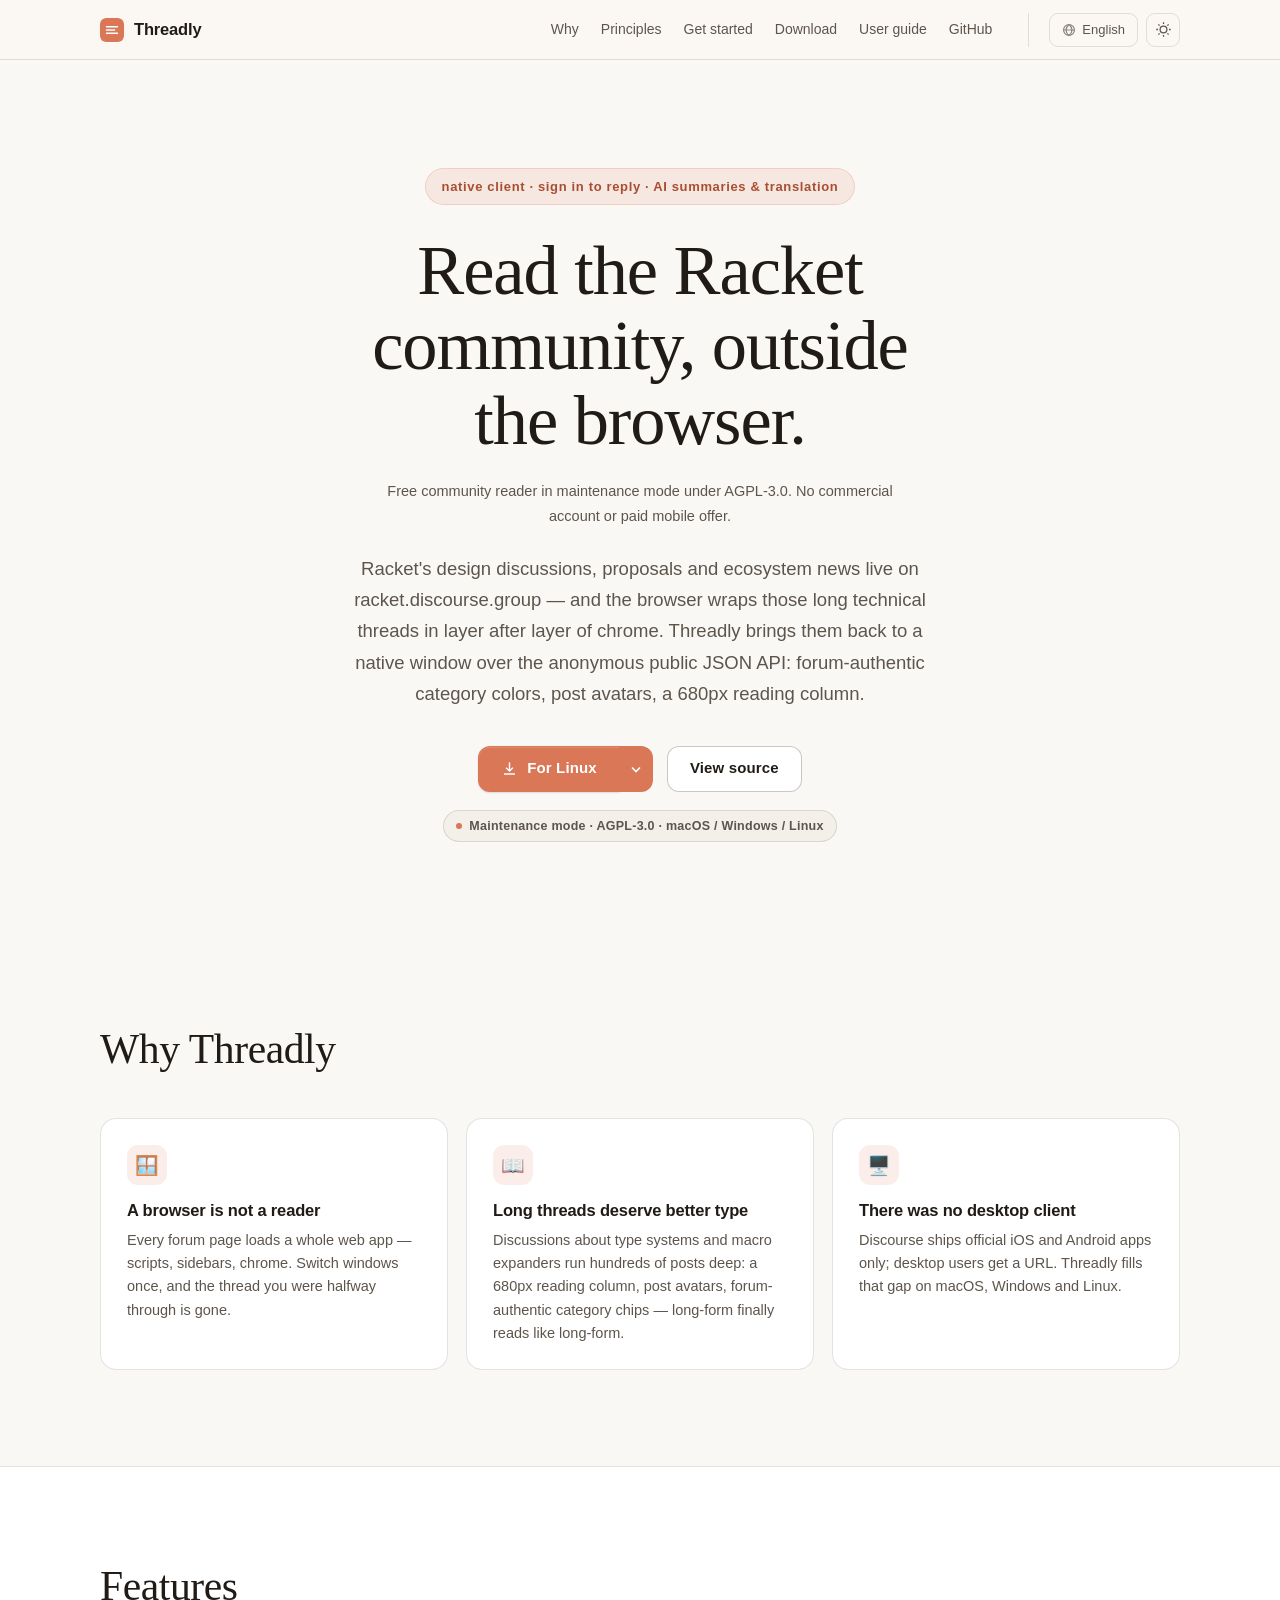
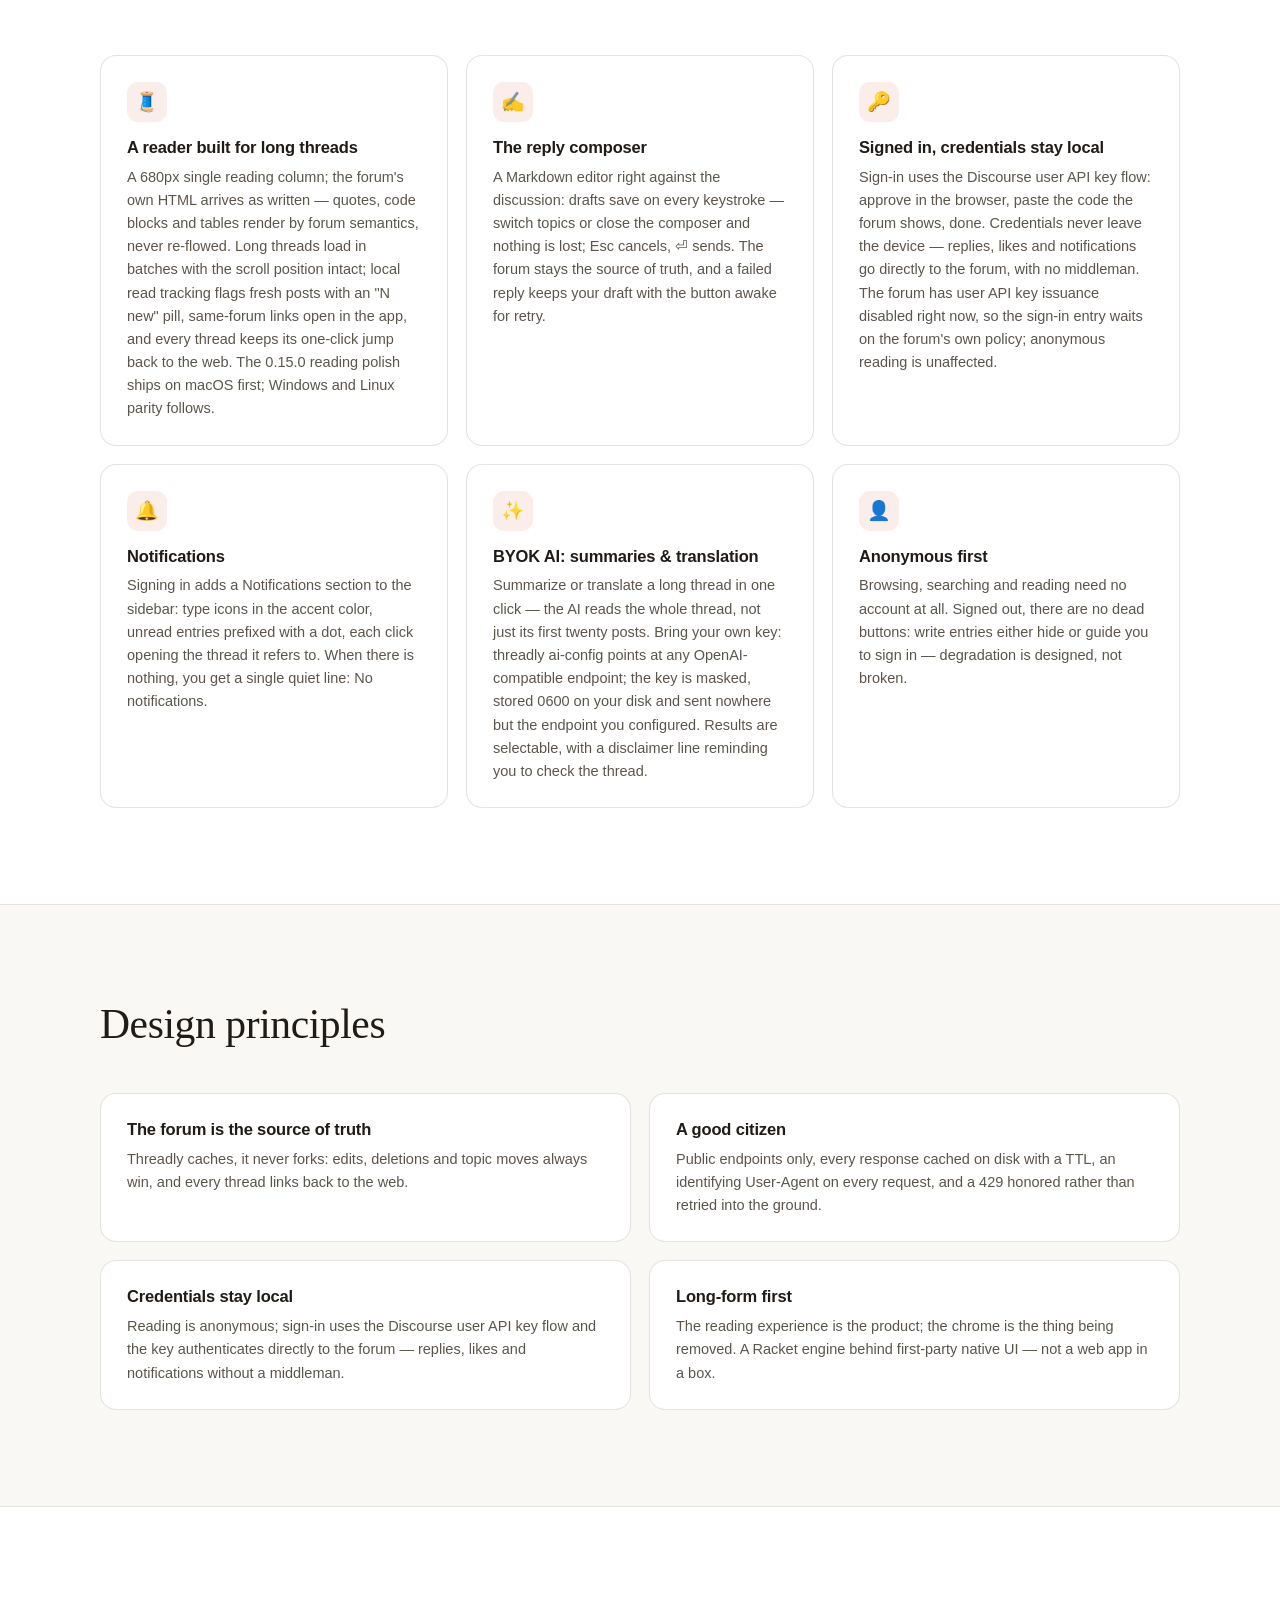
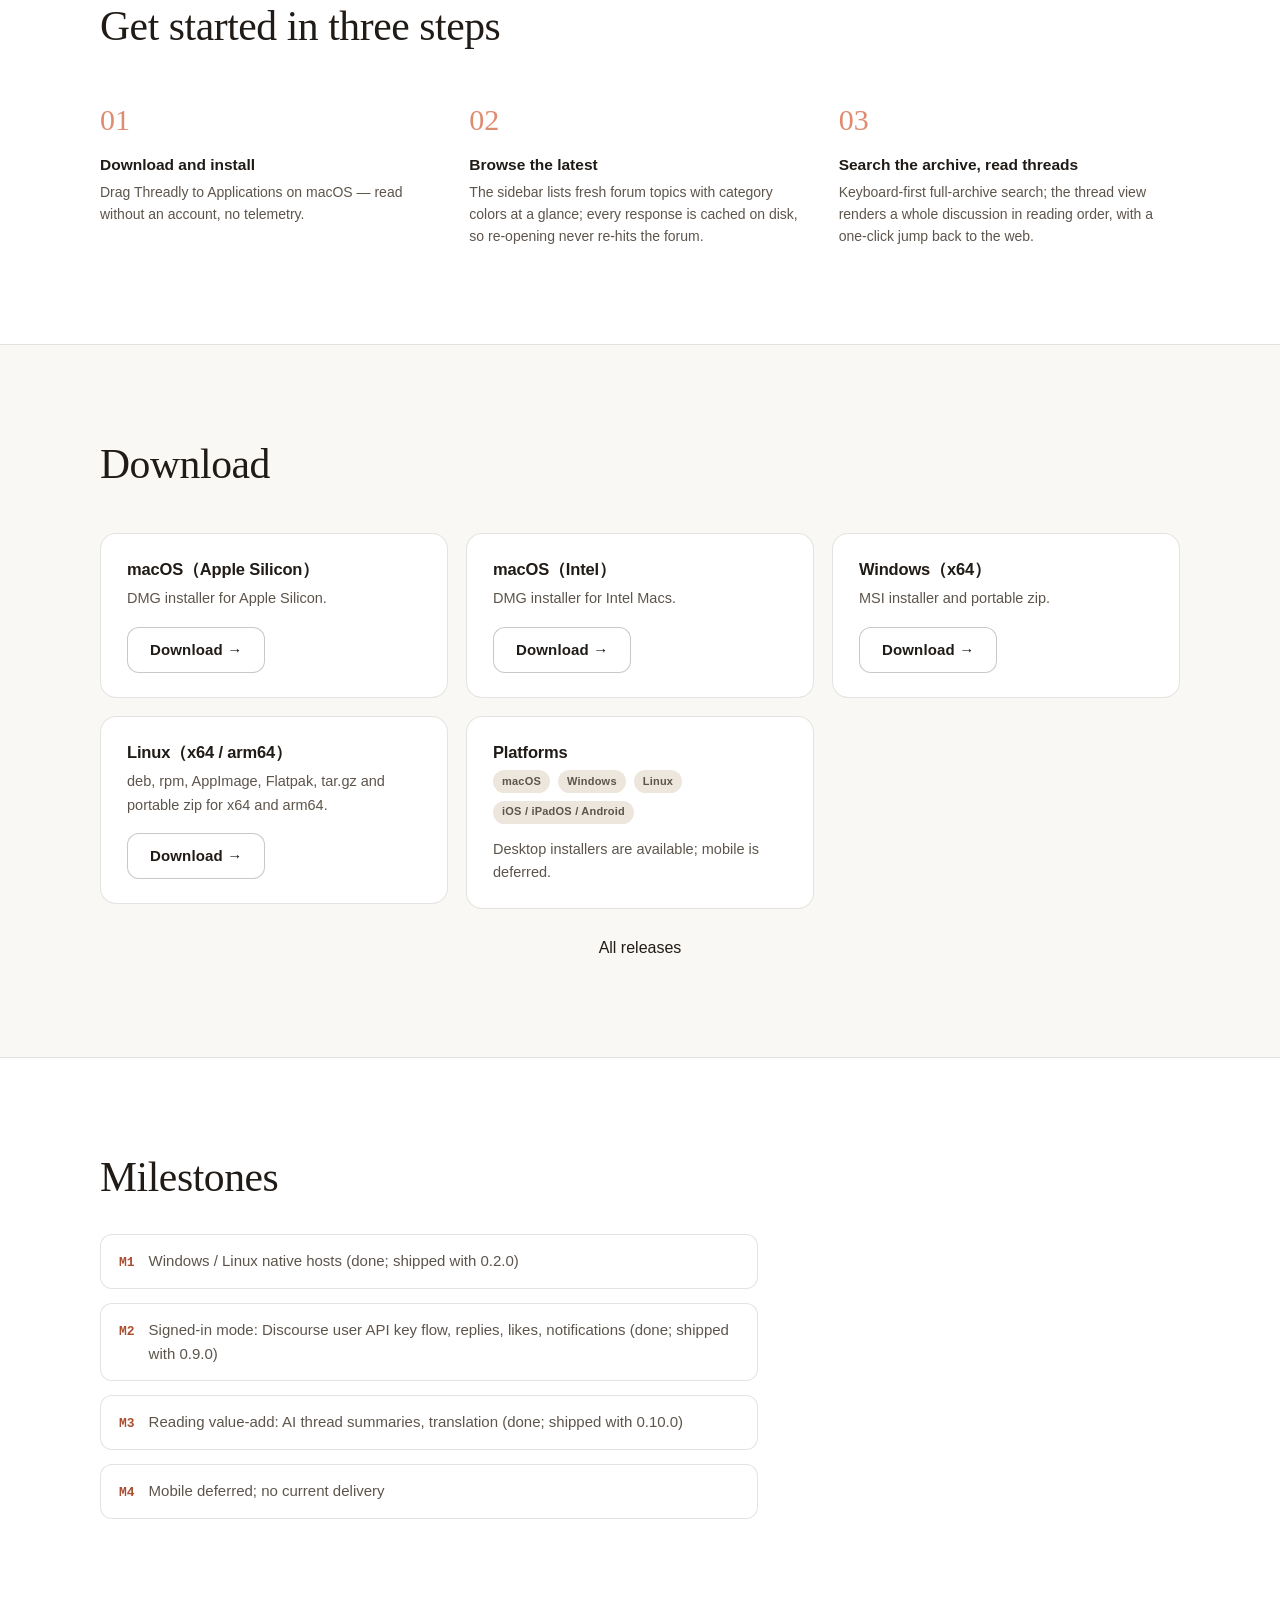
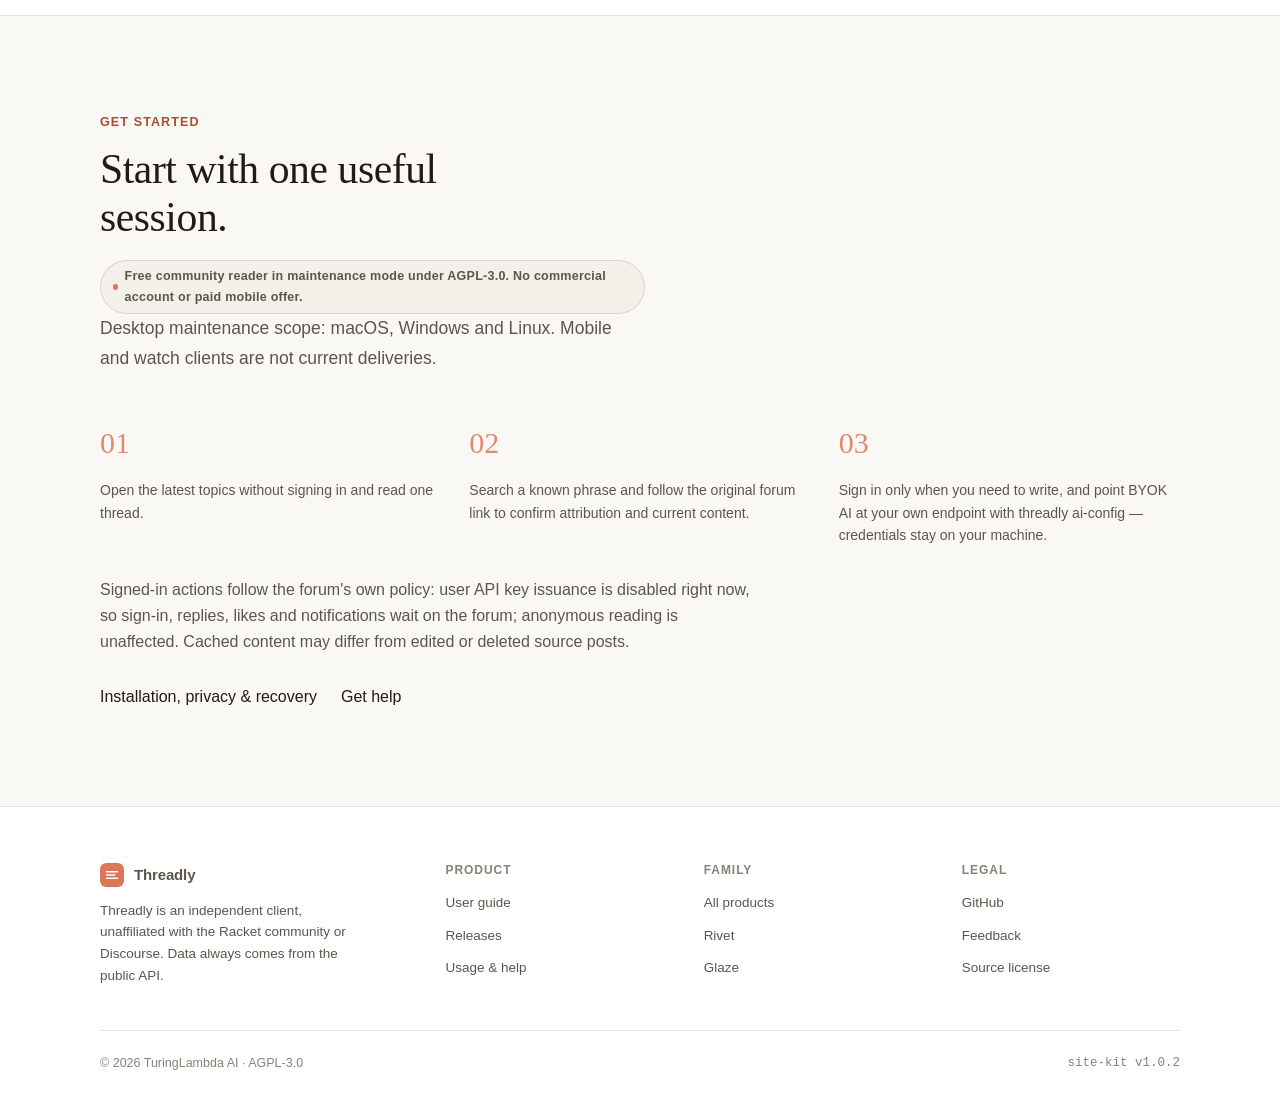
==== commit b8b4372f: "site: align homepage claims and feature story with design contract" ====
--- a/site/index.html
+++ b/site/index.html
@@ -5,17 +5,17 @@
     <meta charset="utf-8">
     <meta name="viewport" content="width=device-width, initial-scale=1.0">
     <title>Threadly — Racket 社区论坛的原生客户端</title>
-    <meta name="description" content="Threadly: 在浏览器之外浏览、阅读、搜索 racket.discourse.group。匿名公开 JSON API 加礼貌的磁盘缓存，论坛原色分类、帖子头像与 680px 阅读栏宽。Rivet 线——Racket 引擎驱动原生壳。">
+    <meta name="description" content="Threadly: 在浏览器之外浏览、阅读、搜索 racket.discourse.group。匿名公开 JSON API 加礼貌的磁盘缓存，论坛原色分类、帖子头像与 680px 阅读栏宽。AGPL-3.0 免费开源，维护模式；Rivet 线——Racket 引擎驱动原生壳。">
     <link rel="canonical" href="https://threadly.jrtx.site/">
     <meta name="theme-color" content="#D97757">
     <meta property="og:type" content="website">
     <meta property="og:site_name" content="Threadly">
     <meta property="og:title" content="Threadly — a native client for the Racket community forum">
-    <meta property="og:description" content="Browse, read and search racket.discourse.group outside the browser: anonymous public JSON API with a polite disk cache, forum-authentic category colors, post avatars and a 680px reading column.">
+    <meta property="og:description" content="Browse, read and search racket.discourse.group outside the browser: anonymous public JSON API with a polite disk cache, forum-authentic category colors, post avatars and a 680px reading column. Free and open source under AGPL-3.0, in maintenance mode.">
     <meta property="og:url" content="https://threadly.jrtx.site/">
     <meta name="twitter:card" content="summary">
     <meta name="twitter:title" content="Threadly — a native client for the Racket community forum">
-    <meta name="twitter:description" content="Read the Racket community outside the browser. Native, cached politely, credentials stay local.">
+    <meta name="twitter:description" content="Read the Racket community outside the browser. Native, cached politely, credentials stay local. Free, AGPL-3.0.">
 
     <!-- Theme + language pre-paint: no flash before the stylesheet paints.
          Storage keys are the site's historical keys (threadly-theme /
@@ -86,7 +86,7 @@
             <div class="kit-container">
                 <span class="kit-eyebrow" data-i18n="kicker">原生客户端 · 登录回帖 · AI 摘要与翻译</span>
                 <h1 data-i18n="hero-title">在浏览器之外，读 Racket 社区。</h1>
-                <p class="kit-text-2 tl-availability" data-i18n="hero.availability">开发预览。AGPL-3.0 许可的免费社区阅读器，处于维护模式；不要求商业账号，也不销售移动端。</p>
+                <p class="kit-text-2 tl-availability" data-i18n="hero.availability">AGPL-3.0 许可的免费社区阅读器，处于维护模式；不要求商业账号，也不销售移动端。</p>
                 <p class="kit-lead" data-i18n="hero-lede">Racket 的设计讨论、提案与生态动态都发生在 racket.discourse.group——而浏览器给这些长技术帖套上了一层层外壳。Threadly 用匿名公开的 JSON API 把它们带回原生窗口：论坛原色分类、帖子头像、680px 的阅读栏宽。</p>
                 <div class="kit-btn-row">
                     <div class="kit-dl">
@@ -128,14 +128,53 @@
                     <div class="kit-card">
                         <span class="kit-card-icon tl-emoji" aria-hidden="true">🖥️</span>
                         <h3 data-i18n="w3-title">桌面端本来就没有</h3>
-                        <p data-i18n="w3-body">Discourse 只有官方 iOS/Android 应用，桌面用户拿到的只是一个网址。Threadly 补上这块，且与产品线一样全平台。</p>
+                        <p data-i18n="w3-body">Discourse 只有官方 iOS/Android 应用，桌面用户拿到的只是一个网址。Threadly 补上这块：macOS、Windows、Linux 三个桌面平台都有。</p>
+                    </div>
+                </div>
+            </div>
+        </section>
+
+        <!-- Features -->
+        <section class="kit-section kit-section--alt" id="features">
+            <div class="kit-container">
+                <h2 class="kit-h2" data-i18n="features-title">功能</h2>
+                <div class="kit-grid kit-grid--3" style="margin-top: 44px;">
+                    <div class="kit-card">
+                        <span class="kit-card-icon tl-emoji" aria-hidden="true">🧵</span>
+                        <h3 data-i18n="f1-title">长帖阅读器</h3>
+                        <p data-i18n="f1-body">680px 单列阅读栏，论坛 HTML 原样抵达：引用、代码块、表格按论坛语义渲染，不重排。长帖分批加载，滚动位置不丢；本地已读追踪给新帖标「N new」，同坛链接在应用内直开，随时一键跳回网页原帖。0.15.0 的这批阅读打磨先行登陆 macOS，Windows / Linux 平价跟进。</p>
+                    </div>
+                    <div class="kit-card">
+                        <span class="kit-card-icon tl-emoji" aria-hidden="true">✍️</span>
+                        <h3 data-i18n="f2-title">回复撰写器</h3>
+                        <p data-i18n="f2-body">Markdown 编辑器贴着讨论写：草稿每敲一键就落盘，切话题、关撰写器都不丢字；Esc 取消、⏎ 发送。回复永远以论坛为准，失败后草稿原样保留、按钮醒来再试。</p>
+                    </div>
+                    <div class="kit-card">
+                        <span class="kit-card-icon tl-emoji" aria-hidden="true">🔑</span>
+                        <h3 data-i18n="f3-title">登录态，凭据不出本机</h3>
+                        <p data-i18n="f3-body">登录走 Discourse user API key 流：在浏览器里批准，把论坛给出的代码粘贴回来即完成；凭据只存本机，回帖、点赞、通知不经过任何第三方。论坛当前停发 user API key，登录入口等待论坛政策恢复；匿名阅读不受影响。</p>
+                    </div>
+                    <div class="kit-card">
+                        <span class="kit-card-icon tl-emoji" aria-hidden="true">🔔</span>
+                        <h3 data-i18n="f4-title">通知</h3>
+                        <p data-i18n="f4-body">登录后侧栏出现 Notifications 分区：类型图标着 accent 色，未读条目带 ● 前缀，点击直达关联主题；一条通知都没有时，就一行安静的「No notifications.」。</p>
+                    </div>
+                    <div class="kit-card">
+                        <span class="kit-card-icon tl-emoji" aria-hidden="true">✨</span>
+                        <h3 data-i18n="f5-title">BYOK AI：摘要与翻译</h3>
+                        <p data-i18n="f5-body">长帖一键 Summarize / Translate，读的是整条线程而不是开头二十楼。Key 完全自带：threadly ai-config 配任意 OpenAI 兼容端点，密钥掩码显示、0600 落盘、只发往所配端点；结果可选中复制，自带免责行提醒回到原帖核对。</p>
+                    </div>
+                    <div class="kit-card">
+                        <span class="kit-card-icon tl-emoji" aria-hidden="true">👤</span>
+                        <h3 data-i18n="f6-title">匿名优先</h3>
+                        <p data-i18n="f6-body">匿名即可完整浏览、搜索、阅读。未登录不出现死按钮：写入口要么隐藏、要么一键引导登录——降级是设计出来的，不是残缺。</p>
                     </div>
                 </div>
             </div>
         </section>
 
         <!-- Principles -->
-        <section class="kit-section kit-section--alt" id="principles">
+        <section class="kit-section" id="principles">
             <div class="kit-container">
                 <h2 class="kit-h2" data-i18n="principles-title">设计原则</h2>
                 <div class="kit-grid kit-grid--2" style="margin-top: 44px;">
@@ -160,7 +199,7 @@
         </section>
 
         <!-- Get started (three steps) -->
-        <section class="kit-section" id="start">
+        <section class="kit-section kit-section--alt" id="start">
             <div class="kit-container">
                 <h2 class="kit-h2" data-i18n="start-title">三步开始</h2>
                 <div class="kit-steps" style="margin-top: 44px;">
@@ -181,7 +220,7 @@
         </section>
 
         <!-- Download -->
-        <section class="kit-section kit-section--alt" id="download">
+        <section class="kit-section" id="download">
             <div class="kit-container">
                 <h2 class="kit-h2" data-i18n="download-title">下载</h2>
                 <div class="kit-grid kit-grid--3" style="margin-top: 44px; align-items: start;">
@@ -202,7 +241,7 @@
                     </div>
                     <div class="kit-card">
                         <h3>Linux（x64 / arm64）</h3>
-                        <p data-i18n="dl-linux">deb、rpm、AppImage、tar.gz 与便携 zip。</p>
+                        <p data-i18n="dl-linux">deb、rpm、AppImage、Flatpak、tar.gz 与便携 zip。</p>
                         <p style="margin-top: 16px;"><a class="kit-btn kit-btn--secondary" data-kit-dl="linux" href="https://github.com/turlamai/threadly/releases/latest" data-i18n="dl-get">下载 →</a></p>
                     </div>
                     <div class="kit-card">
@@ -213,7 +252,7 @@
                             <span class="kit-chip">Linux</span>
                             <span class="kit-chip">iOS / iPadOS / Android</span>
                         </p>
-                        <p class="kit-text-2" style="margin-top: 14px;" data-i18n="dl-platforms-body">桌面预览附件可用；移动端暂缓。</p>
+                        <p class="kit-text-2" style="margin-top: 14px;" data-i18n="dl-platforms-body">桌面安装包就绪；移动端暂缓。</p>
                     </div>
                 </div>
                 <p style="text-align:center;margin-top:26px"><a href="https://github.com/turlamai/threadly/releases" data-i18n="dl.all-releases">全部版本</a></p>
@@ -221,9 +260,9 @@
         </section>
 
         <!-- Roadmap -->
-        <section class="kit-section" id="roadmap">
-            <div class="kit-container">
-                <h2 class="kit-h2" data-i18n="roadmap-title">路线图</h2>
+        <section class="kit-section kit-section--alt" id="roadmap">
+            <div class="kit-container">
+                <h2 class="kit-h2" data-i18n="roadmap-title">里程碑</h2>
                 <ul class="tl-roadmap">
                     <li><strong>M1</strong><span data-i18n="rm1">Windows / Linux 原生壳（已完成，随 0.2.0 发布）</span></li>
                     <li><strong>M2</strong><span data-i18n="rm2">登录态：Discourse user API key 流、回帖、点赞、通知（已完成，随 0.9.0 发布）</span></li>
@@ -234,7 +273,7 @@
         </section>
 
         <!-- Get started -->
-        <section class="kit-section kit-section--alt" id="start-here">
+        <section class="kit-section" id="start-here">
             <div class="kit-container">
                 <span class="kit-kicker" data-i18n="start.kicker">开始使用</span>
                 <h2 class="kit-h2" data-i18n="start.title">从一次有效使用开始。</h2>
@@ -247,10 +286,10 @@
                         <p data-i18n="start.s2.body">搜索熟悉的短语，打开原论坛链接核对作者与最新内容。</p>
                     </div>
                     <div class="kit-step">
-                        <p data-i18n="start.s3.body">使用登录、回复或 AI 前，核对当前构建是否实际提供该流程，并检查凭据和服务商行为。</p>
-                    </div>
-                </div>
-                <p class="kit-text-2" style="margin-top: 30px; max-width: 74ch;"><span data-i18n="start.limits-a">登录、回复、AI 的真实状态、安全存储与打包阅读搜索验收仍在 </span><a href="https://github.com/turlamai/threadly/issues/1">#1</a><span data-i18n="start.limits-b"> 跟进。源帖编辑或删除后，本地缓存可能不同。</span></p>
+                        <p data-i18n="start.s3.body">需要写操作或 AI 时再配置：登录走论坛授权流；AI 用 threadly ai-config 配自己的端点与密钥，凭据只存本机。</p>
+                    </div>
+                </div>
+                <p class="kit-text-2" style="margin-top: 30px; max-width: 74ch;"><span data-i18n="start.limits">登录动作的真实状态跟随论坛政策：论坛当前停发 user API key，登录、回帖、点赞与通知等待论坛恢复发钥；匿名阅读不受影响。源帖编辑或删除后，本地缓存可能不同。</span></p>
                 <div class="tl-start-links">
                     <a href="https://github.com/turlamai/threadly/blob/main/docs/USER-GUIDE.zh-CN.md" data-en-href="https://github.com/turlamai/threadly/blob/main/docs/USER-GUIDE.md" data-i18n="start.guide">安装、隐私与恢复</a>
                     <a href="https://github.com/turlamai/threadly/issues" data-i18n="start.help">反馈与帮助</a>
@@ -307,7 +346,7 @@
             "nav.why": "为什么需要", "nav.principles": "设计原则", "nav.start": "三步开始", "nav.download": "下载", "nav.guide": "使用手册", "nav.github": "GitHub",
             "kicker": "原生客户端 · 登录回帖 · AI 摘要与翻译",
             "hero-title": "在浏览器之外，读 Racket 社区。",
-            "hero.availability": "开发预览。AGPL-3.0 许可的免费社区阅读器，处于维护模式；不要求商业账号，也不销售移动端。",
+            "hero.availability": "AGPL-3.0 许可的免费社区阅读器，处于维护模式；不要求商业账号，也不销售移动端。",
             "hero-lede": "Racket 的设计讨论、提案与生态动态都发生在 racket.discourse.group——而浏览器给这些长技术帖套上了一层层外壳。Threadly 用匿名公开的 JSON API 把它们带回原生窗口：论坛原色分类、帖子头像、680px 的阅读栏宽。",
             "hero.badge": "维护模式 · AGPL-3.0 · macOS / Windows / Linux",
             "hero.source": "查看源码",
@@ -320,7 +359,20 @@
             "w2-title": "长帖配得上更好的排版",
             "w2-body": "关于类型系统和宏展开器的讨论动辄上百楼：680px 阅读栏宽、帖子头像、论坛原色分类，长文终于有了阅读的样子。",
             "w3-title": "桌面端本来就没有",
-            "w3-body": "Discourse 只有官方 iOS/Android 应用，桌面用户拿到的只是一个网址。Threadly 补上这块，且与产品线一样全平台。",
+            "w3-body": "Discourse 只有官方 iOS/Android 应用，桌面用户拿到的只是一个网址。Threadly 补上这块：macOS、Windows、Linux 三个桌面平台都有。",
+            "features-title": "功能",
+            "f1-title": "长帖阅读器",
+            "f1-body": "680px 单列阅读栏，论坛 HTML 原样抵达：引用、代码块、表格按论坛语义渲染，不重排。长帖分批加载，滚动位置不丢；本地已读追踪给新帖标「N new」，同坛链接在应用内直开，随时一键跳回网页原帖。0.15.0 的这批阅读打磨先行登陆 macOS，Windows / Linux 平价跟进。",
+            "f2-title": "回复撰写器",
+            "f2-body": "Markdown 编辑器贴着讨论写：草稿每敲一键就落盘，切话题、关撰写器都不丢字；Esc 取消、⏎ 发送。回复永远以论坛为准，失败后草稿原样保留、按钮醒来再试。",
+            "f3-title": "登录态，凭据不出本机",
+            "f3-body": "登录走 Discourse user API key 流：在浏览器里批准，把论坛给出的代码粘贴回来即完成；凭据只存本机，回帖、点赞、通知不经过任何第三方。论坛当前停发 user API key，登录入口等待论坛政策恢复；匿名阅读不受影响。",
+            "f4-title": "通知",
+            "f4-body": "登录后侧栏出现 Notifications 分区：类型图标着 accent 色，未读条目带 ● 前缀，点击直达关联主题；一条通知都没有时，就一行安静的「No notifications.」。",
+            "f5-title": "BYOK AI：摘要与翻译",
+            "f5-body": "长帖一键 Summarize / Translate，读的是整条线程而不是开头二十楼。Key 完全自带：threadly ai-config 配任意 OpenAI 兼容端点，密钥掩码显示、0600 落盘、只发往所配端点；结果可选中复制，自带免责行提醒回到原帖核对。",
+            "f6-title": "匿名优先",
+            "f6-body": "匿名即可完整浏览、搜索、阅读。未登录不出现死按钮：写入口要么隐藏、要么一键引导登录——降级是设计出来的，不是残缺。",
             "principles-title": "设计原则",
             "p1-title": "论坛是唯一事实源",
             "p1-body": "Threadly 只缓存、不分叉：编辑、删除、挪版永远以论坛为准，每个帖子都能一键跳回原链。",
@@ -341,12 +393,12 @@
             "dl-mac-arm": "DMG 安装器，适配 M 系列芯片。",
             "dl-mac-x64": "DMG 安装器，适配 Intel 芯片。",
             "dl-win": "MSI 安装器与便携 zip。",
-            "dl-linux": "deb、rpm、AppImage、tar.gz 与便携 zip。",
+            "dl-linux": "deb、rpm、AppImage、Flatpak、tar.gz 与便携 zip。",
             "dl-get": "下载 →",
             "dl.all-releases": "全部版本",
             "dl-platforms-title": "平台",
-            "dl-platforms-body": "桌面预览附件可用；移动端暂缓。",
-            "roadmap-title": "路线图",
+            "dl-platforms-body": "桌面安装包就绪；移动端暂缓。",
+            "roadmap-title": "里程碑",
             "rm1": "Windows / Linux 原生壳（已完成，随 0.2.0 发布）",
             "rm2": "登录态：Discourse user API key 流、回帖、点赞、通知（已完成，随 0.9.0 发布）",
             "rm3": "阅读增值：长帖 AI 摘要、翻译（已完成，随 0.10.0 发布）",
@@ -357,9 +409,8 @@
             "start.platforms": "桌面维护范围为 macOS、Windows、Linux；移动与手表客户端尚未交付。",
             "start.s1.body": "无需登录即可打开最新主题并阅读一篇讨论。",
             "start.s2.body": "搜索熟悉的短语，打开原论坛链接核对作者与最新内容。",
-            "start.s3.body": "使用登录、回复或 AI 前，核对当前构建是否实际提供该流程，并检查凭据和服务商行为。",
-            "start.limits-a": "登录、回复、AI 的真实状态、安全存储与打包阅读搜索验收仍在 ",
-            "start.limits-b": " 跟进。源帖编辑或删除后，本地缓存可能不同。",
+            "start.s3.body": "需要写操作或 AI 时再配置：登录走论坛授权流；AI 用 threadly ai-config 配自己的端点与密钥，凭据只存本机。",
+            "start.limits": "登录动作的真实状态跟随论坛政策：论坛当前停发 user API key，登录、回帖、点赞与通知等待论坛恢复发钥；匿名阅读不受影响。源帖编辑或删除后，本地缓存可能不同。",
             "start.guide": "安装、隐私与恢复",
             "start.help": "反馈与帮助",
             "start.usage": "使用与帮助",
@@ -373,7 +424,7 @@
             "nav.why": "Why", "nav.principles": "Principles", "nav.start": "Get started", "nav.download": "Download", "nav.guide": "User guide", "nav.github": "GitHub",
             "kicker": "native client · sign in to reply · AI summaries & translation",
             "hero-title": "Read the Racket community, outside the browser.",
-            "hero.availability": "Development preview. Free community reader in maintenance mode under AGPL-3.0. No commercial account or paid mobile offer.",
+            "hero.availability": "Free community reader in maintenance mode under AGPL-3.0. No commercial account or paid mobile offer.",
             "hero-lede": "Racket's design discussions, proposals and ecosystem news live on racket.discourse.group — and the browser wraps those long technical threads in layer after layer of chrome. Threadly brings them back to a native window over the anonymous public JSON API: forum-authentic category colors, post avatars, a 680px reading column.",
             "hero.badge": "Maintenance mode · AGPL-3.0 · macOS / Windows / Linux",
             "hero.source": "View source",
@@ -386,7 +437,20 @@
             "w2-title": "Long threads deserve better type",
             "w2-body": "Discussions about type systems and macro expanders run hundreds of posts deep: a 680px reading column, post avatars, forum-authentic category chips — long-form finally reads like long-form.",
             "w3-title": "There was no desktop client",
-            "w3-body": "Discourse ships official iOS and Android apps only; desktop users get a URL. Threadly fills that gap, and goes full-platform like the rest of the line.",
+            "w3-body": "Discourse ships official iOS and Android apps only; desktop users get a URL. Threadly fills that gap on macOS, Windows and Linux.",
+            "features-title": "Features",
+            "f1-title": "A reader built for long threads",
+            "f1-body": "A 680px single reading column; the forum's own HTML arrives as written — quotes, code blocks and tables render by forum semantics, never re-flowed. Long threads load in batches with the scroll position intact; local read tracking flags fresh posts with an \"N new\" pill, same-forum links open in the app, and every thread keeps its one-click jump back to the web. The 0.15.0 reading polish ships on macOS first; Windows and Linux parity follows.",
+            "f2-title": "The reply composer",
+            "f2-body": "A Markdown editor right against the discussion: drafts save on every keystroke — switch topics or close the composer and nothing is lost; Esc cancels, ⏎ sends. The forum stays the source of truth, and a failed reply keeps your draft with the button awake for retry.",
+            "f3-title": "Signed in, credentials stay local",
+            "f3-body": "Sign-in uses the Discourse user API key flow: approve in the browser, paste the code the forum shows, done. Credentials never leave the device — replies, likes and notifications go directly to the forum, with no middleman. The forum has user API key issuance disabled right now, so the sign-in entry waits on the forum's own policy; anonymous reading is unaffected.",
+            "f4-title": "Notifications",
+            "f4-body": "Signing in adds a Notifications section to the sidebar: type icons in the accent color, unread entries prefixed with a dot, each click opening the thread it refers to. When there is nothing, you get a single quiet line: No notifications.",
+            "f5-title": "BYOK AI: summaries & translation",
+            "f5-body": "Summarize or translate a long thread in one click — the AI reads the whole thread, not just its first twenty posts. Bring your own key: threadly ai-config points at any OpenAI-compatible endpoint; the key is masked, stored 0600 on your disk and sent nowhere but the endpoint you configured. Results are selectable, with a disclaimer line reminding you to check the thread.",
+            "f6-title": "Anonymous first",
+            "f6-body": "Browsing, searching and reading need no account at all. Signed out, there are no dead buttons: write entries either hide or guide you to sign in — degradation is designed, not broken.",
             "principles-title": "Design principles",
             "p1-title": "The forum is the source of truth",
             "p1-body": "Threadly caches, it never forks: edits, deletions and topic moves always win, and every thread links back to the web.",
@@ -407,12 +471,12 @@
             "dl-mac-arm": "DMG installer for Apple Silicon.",
             "dl-mac-x64": "DMG installer for Intel Macs.",
             "dl-win": "MSI installer and portable zip.",
-            "dl-linux": "deb, rpm, AppImage, tar.gz and portable zip for x64 and arm64.",
+            "dl-linux": "deb, rpm, AppImage, Flatpak, tar.gz and portable zip for x64 and arm64.",
             "dl-get": "Download →",
             "dl.all-releases": "All releases",
             "dl-platforms-title": "Platforms",
-            "dl-platforms-body": "Desktop preview assets are available; mobile is deferred.",
-            "roadmap-title": "Roadmap",
+            "dl-platforms-body": "Desktop installers are available; mobile is deferred.",
+            "roadmap-title": "Milestones",
             "rm1": "Windows / Linux native hosts (done; shipped with 0.2.0)",
             "rm2": "Signed-in mode: Discourse user API key flow, replies, likes, notifications (done; shipped with 0.9.0)",
             "rm3": "Reading value-add: AI thread summaries, translation (done; shipped with 0.10.0)",
@@ -423,9 +487,8 @@
             "start.platforms": "Desktop maintenance scope: macOS, Windows and Linux. Mobile and watch clients are not current deliveries.",
             "start.s1.body": "Open the latest topics without signing in and read one thread.",
             "start.s2.body": "Search a known phrase and follow the original forum link to confirm attribution and current content.",
-            "start.s3.body": "If using login, replies or AI, check that the selected build actually provides the flow and review its credential/provider behavior first.",
-            "start.limits-a": "Login/reply/AI status, secure storage and packaged reading/search qualification remain tracked in ",
-            "start.limits-b": ". Cached content may differ from edited/deleted source posts.",
+            "start.s3.body": "Sign in only when you need to write, and point BYOK AI at your own endpoint with threadly ai-config — credentials stay on your machine.",
+            "start.limits": "Signed-in actions follow the forum's own policy: user API key issuance is disabled right now, so sign-in, replies, likes and notifications wait on the forum; anonymous reading is unaffected. Cached content may differ from edited or deleted source posts.",
             "start.guide": "Installation, privacy & recovery",
             "start.help": "Get help",
             "start.usage": "Usage & help",
--- a/site/family.css
+++ b/site/family.css
@@ -1,4 +1,4 @@
-/* site-kit v1.0.2 — generated from github.com/turlamai/site-kit; do not edit per-site. */
+/* site-kit v1.0.3 — generated from github.com/turlamai/site-kit; do not edit per-site. */
 /* ============================================================
    site-kit family.css — jrtx.site family design system
    Single source of truth: github.com/turlamai/site-kit
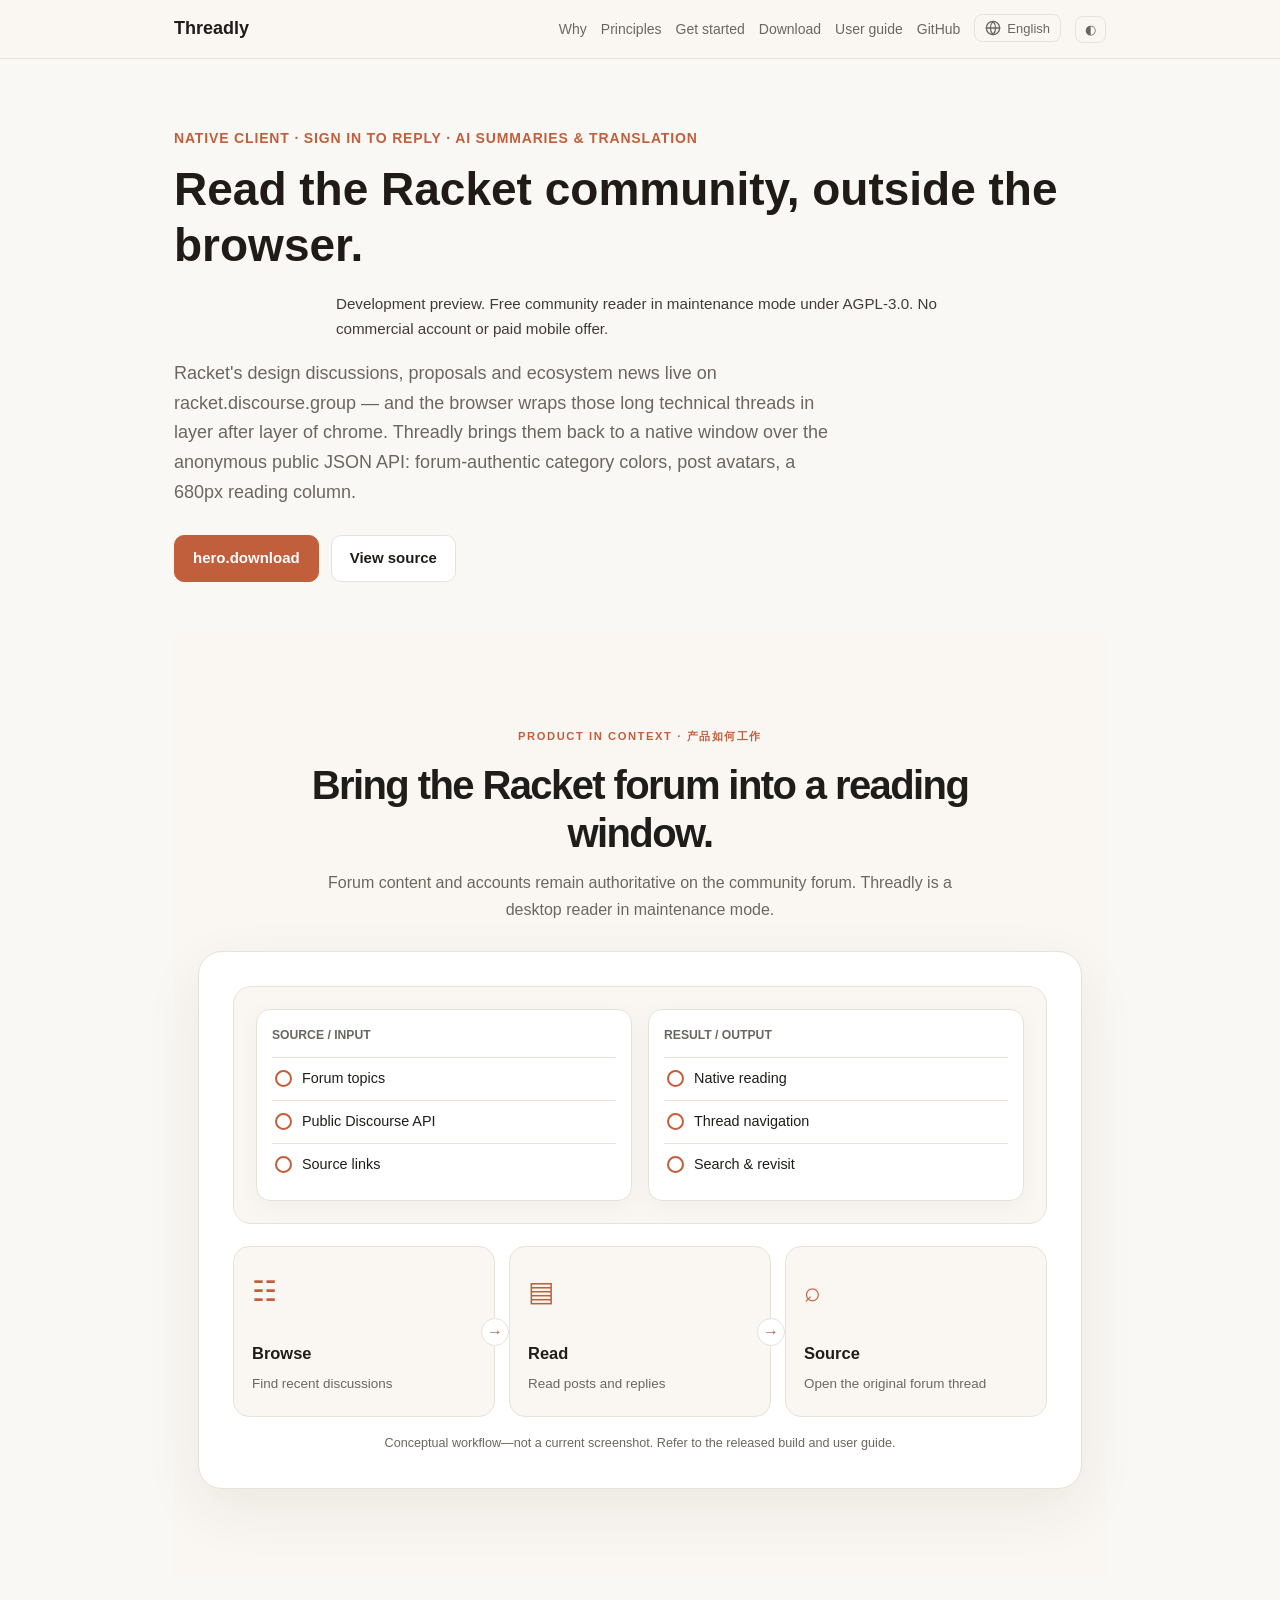
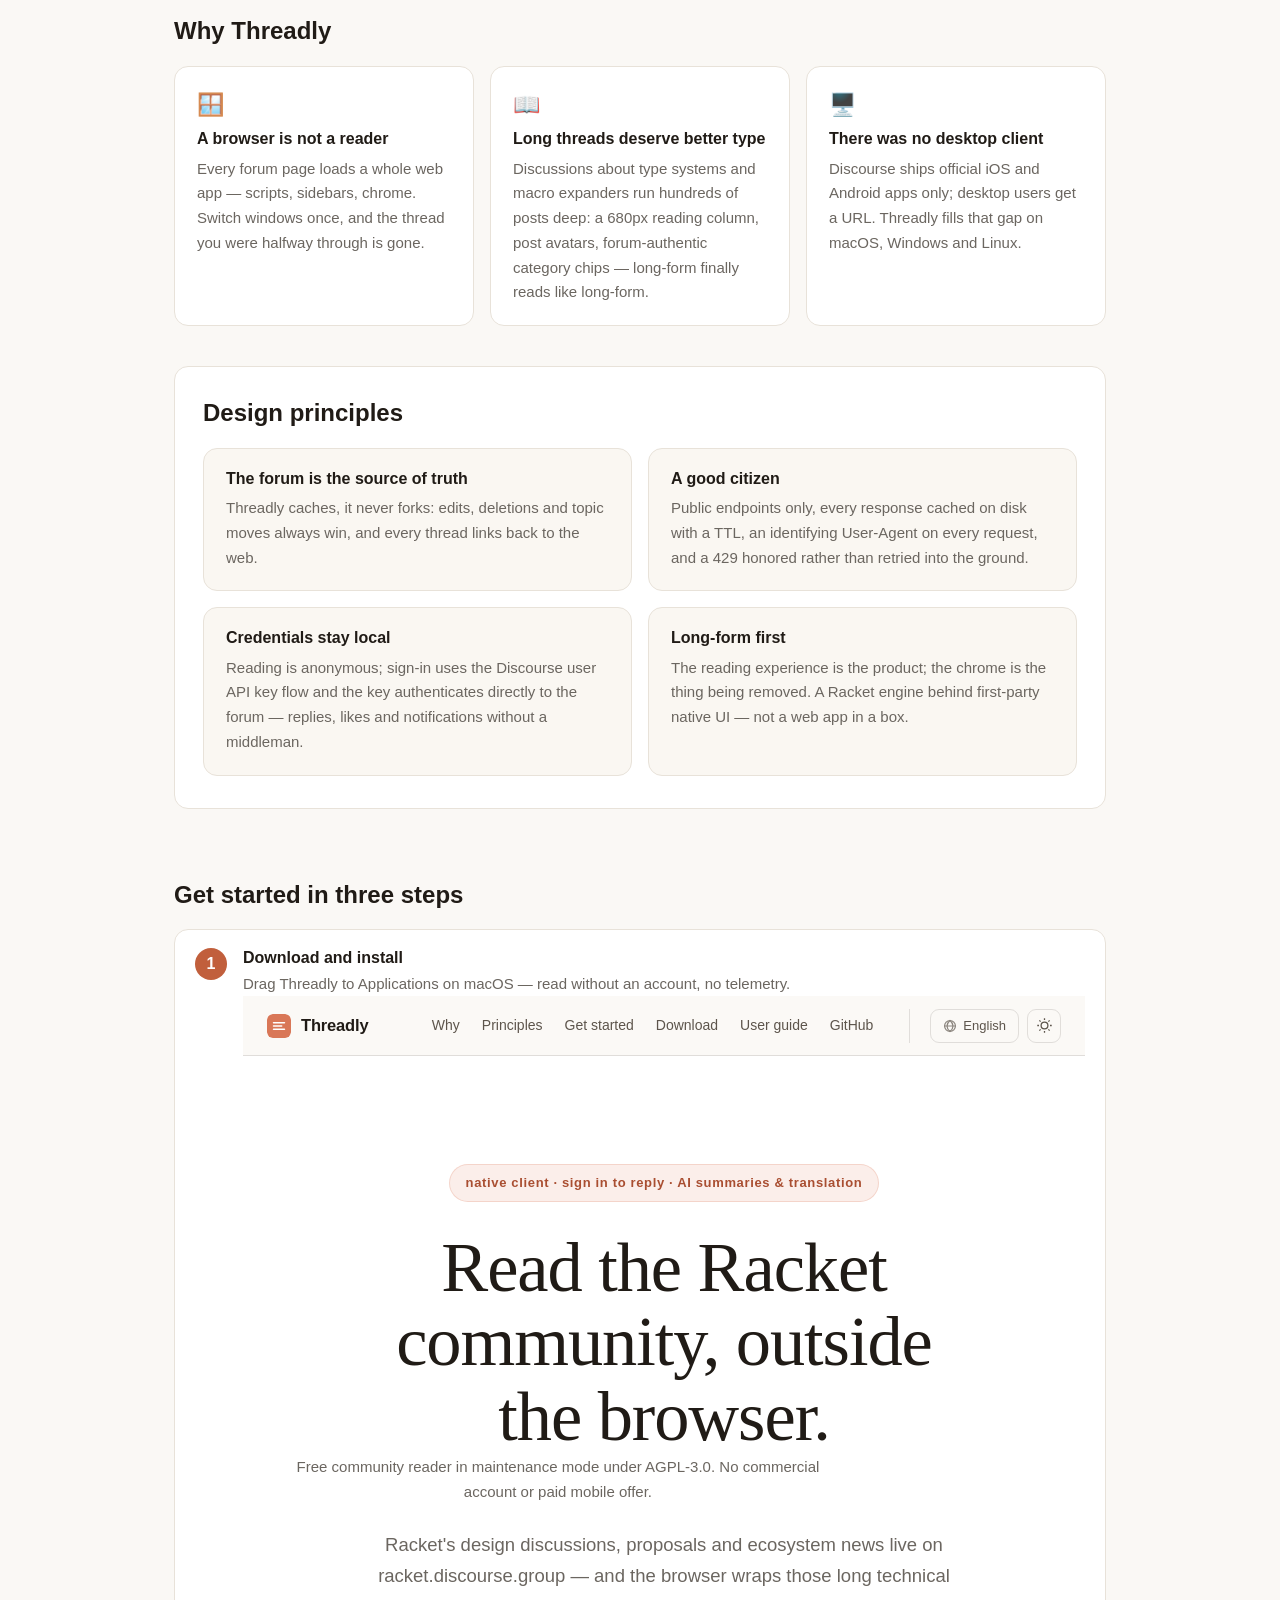
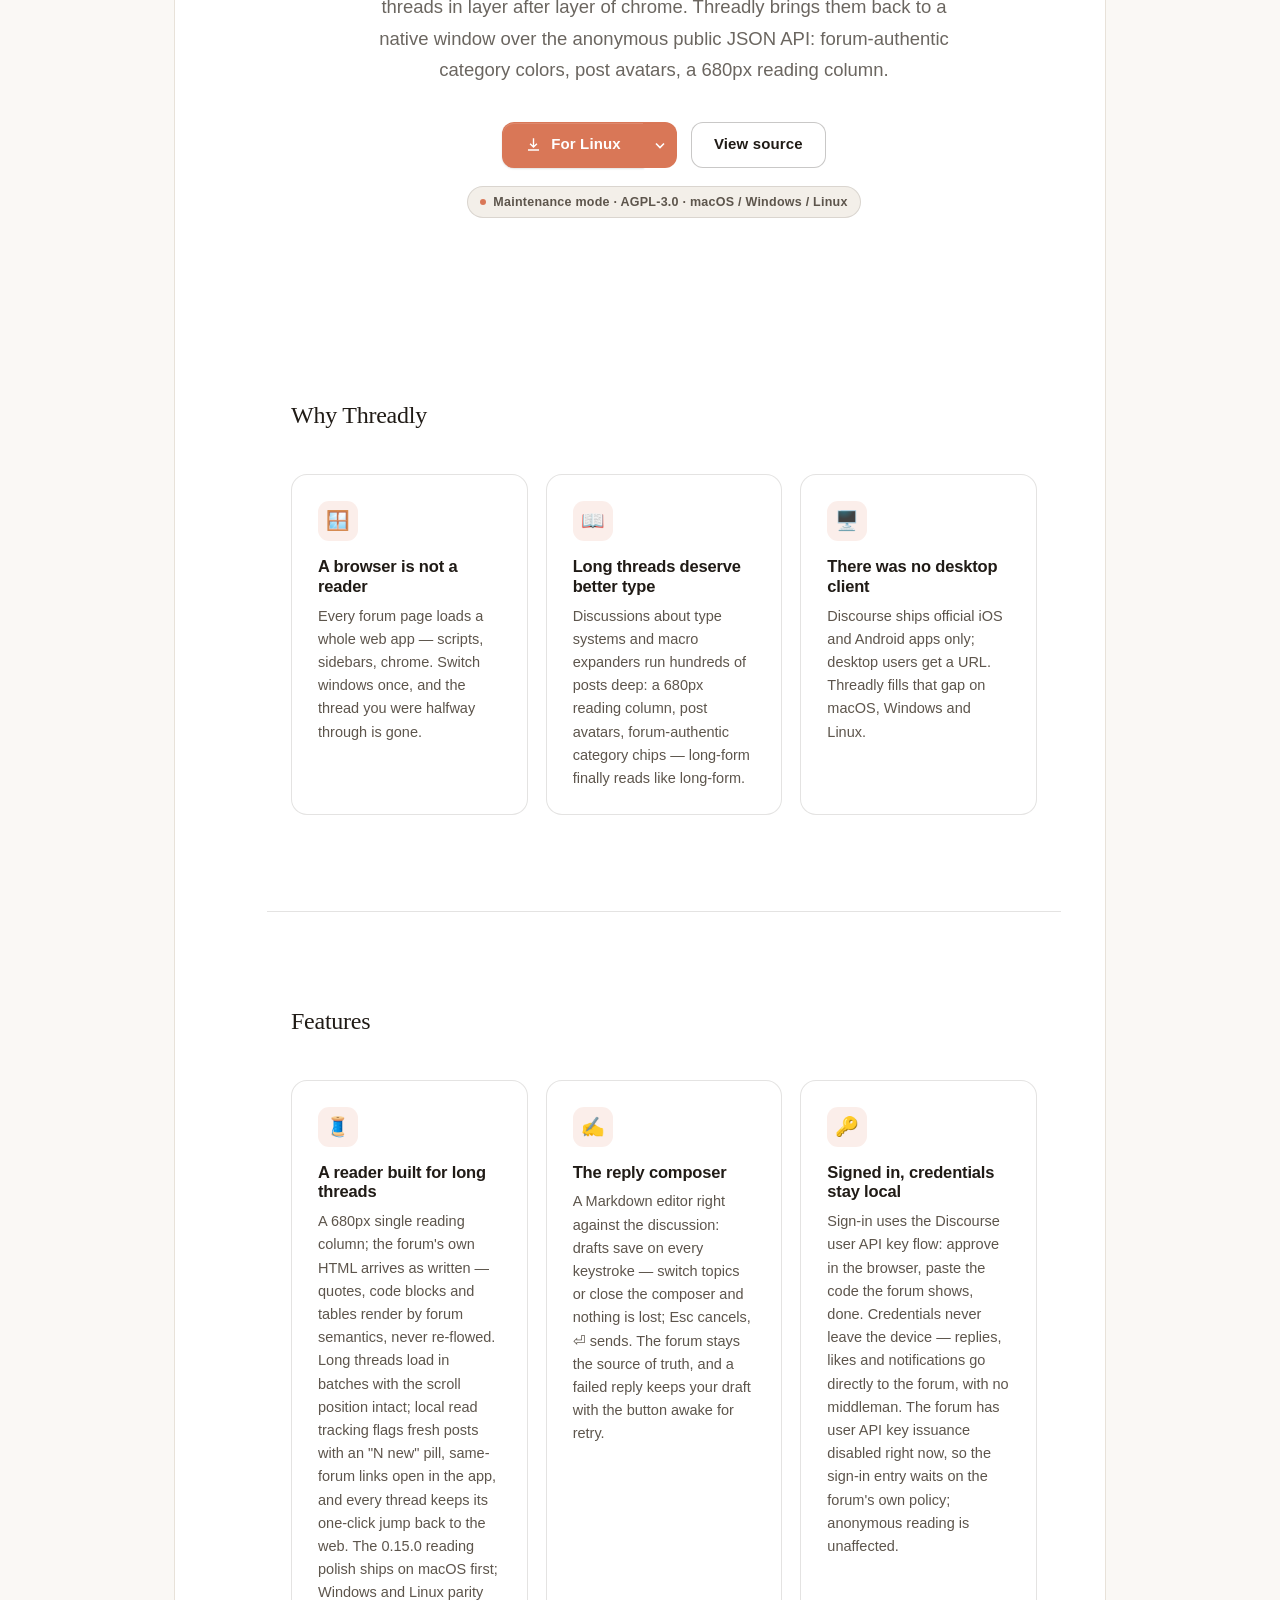
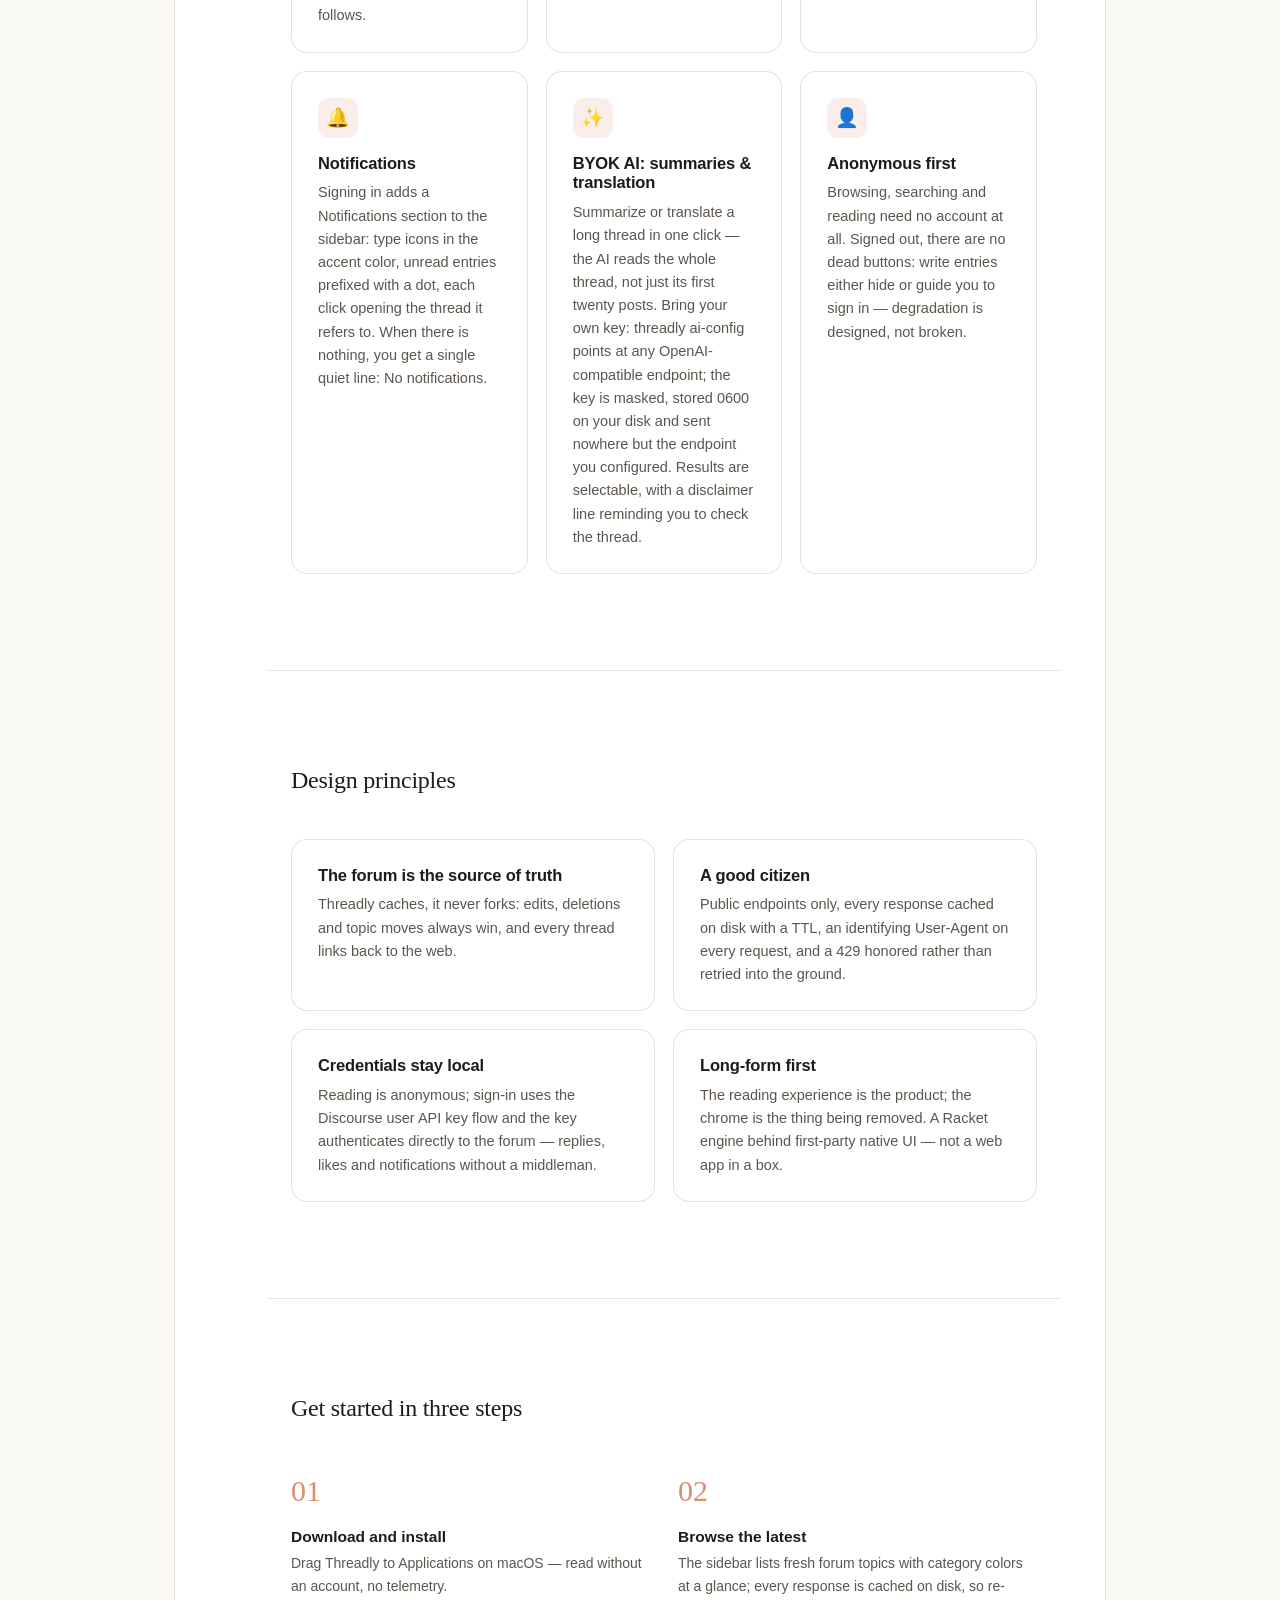
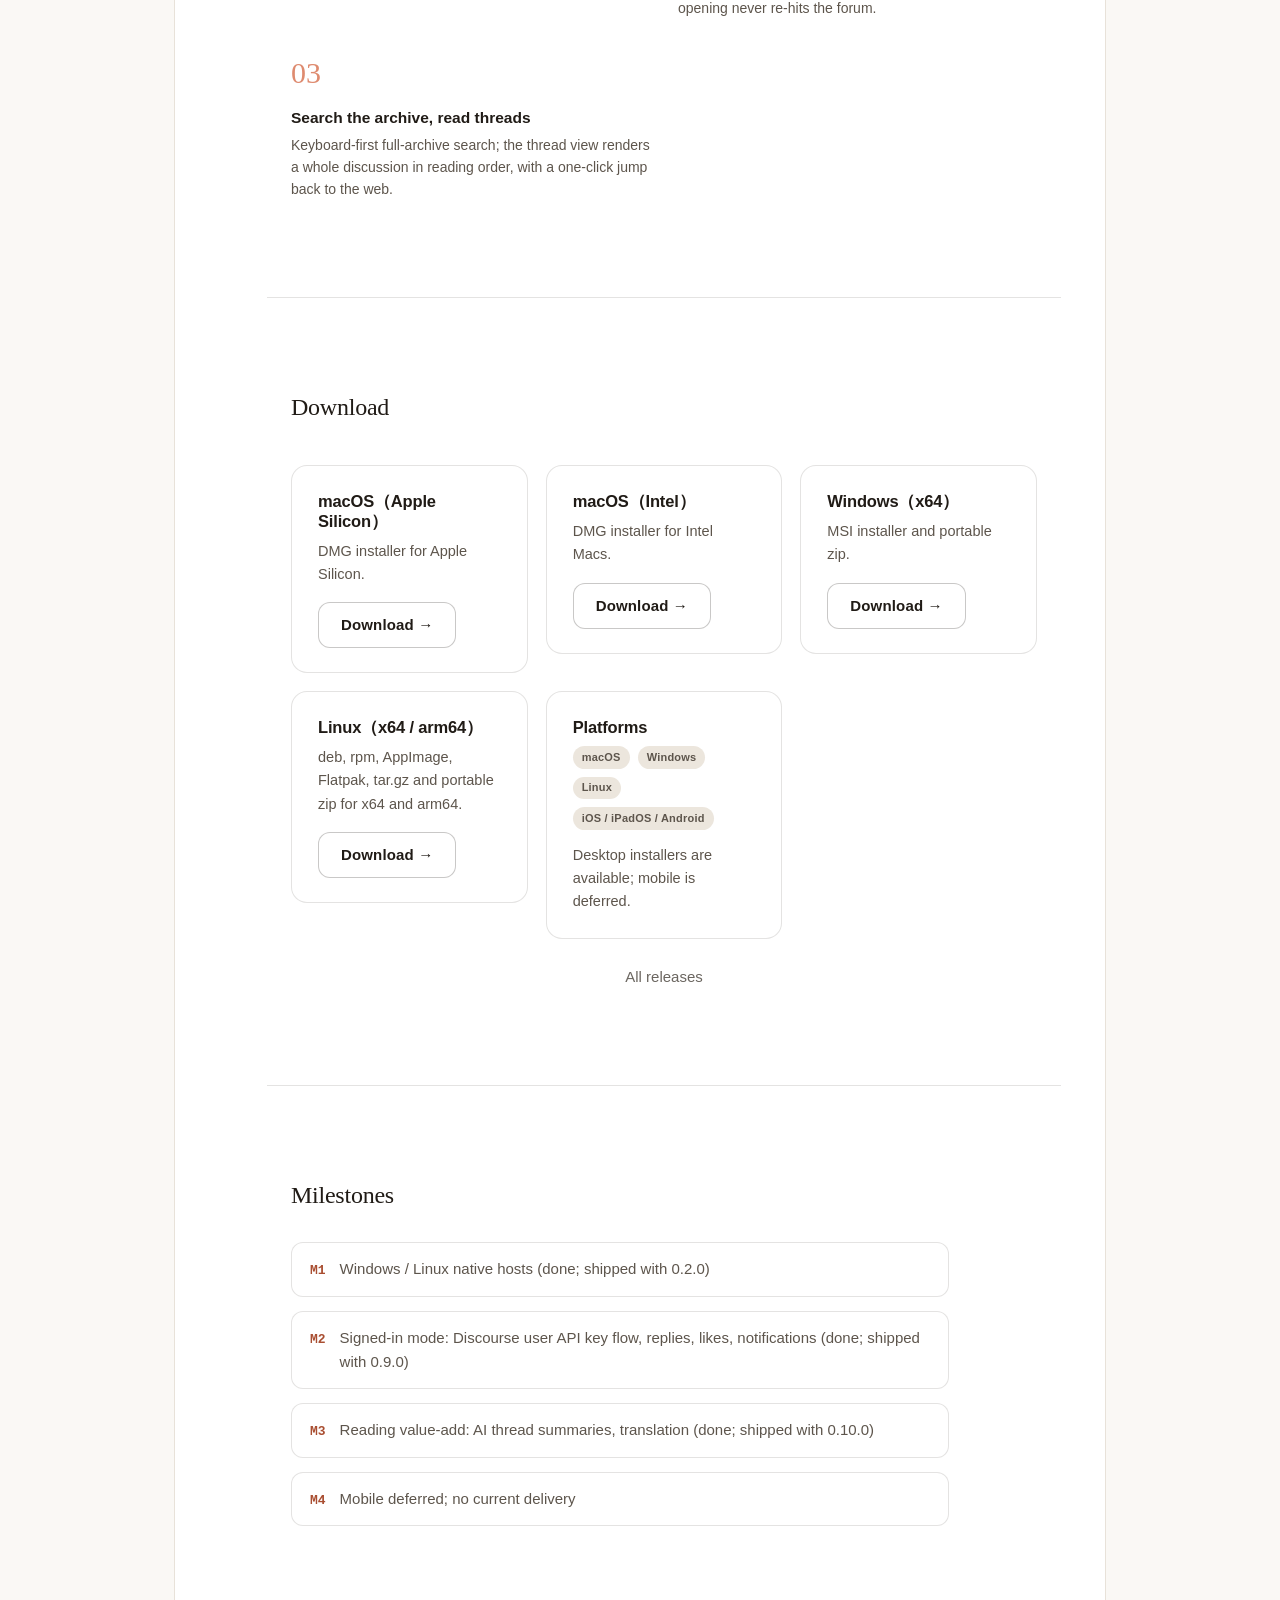
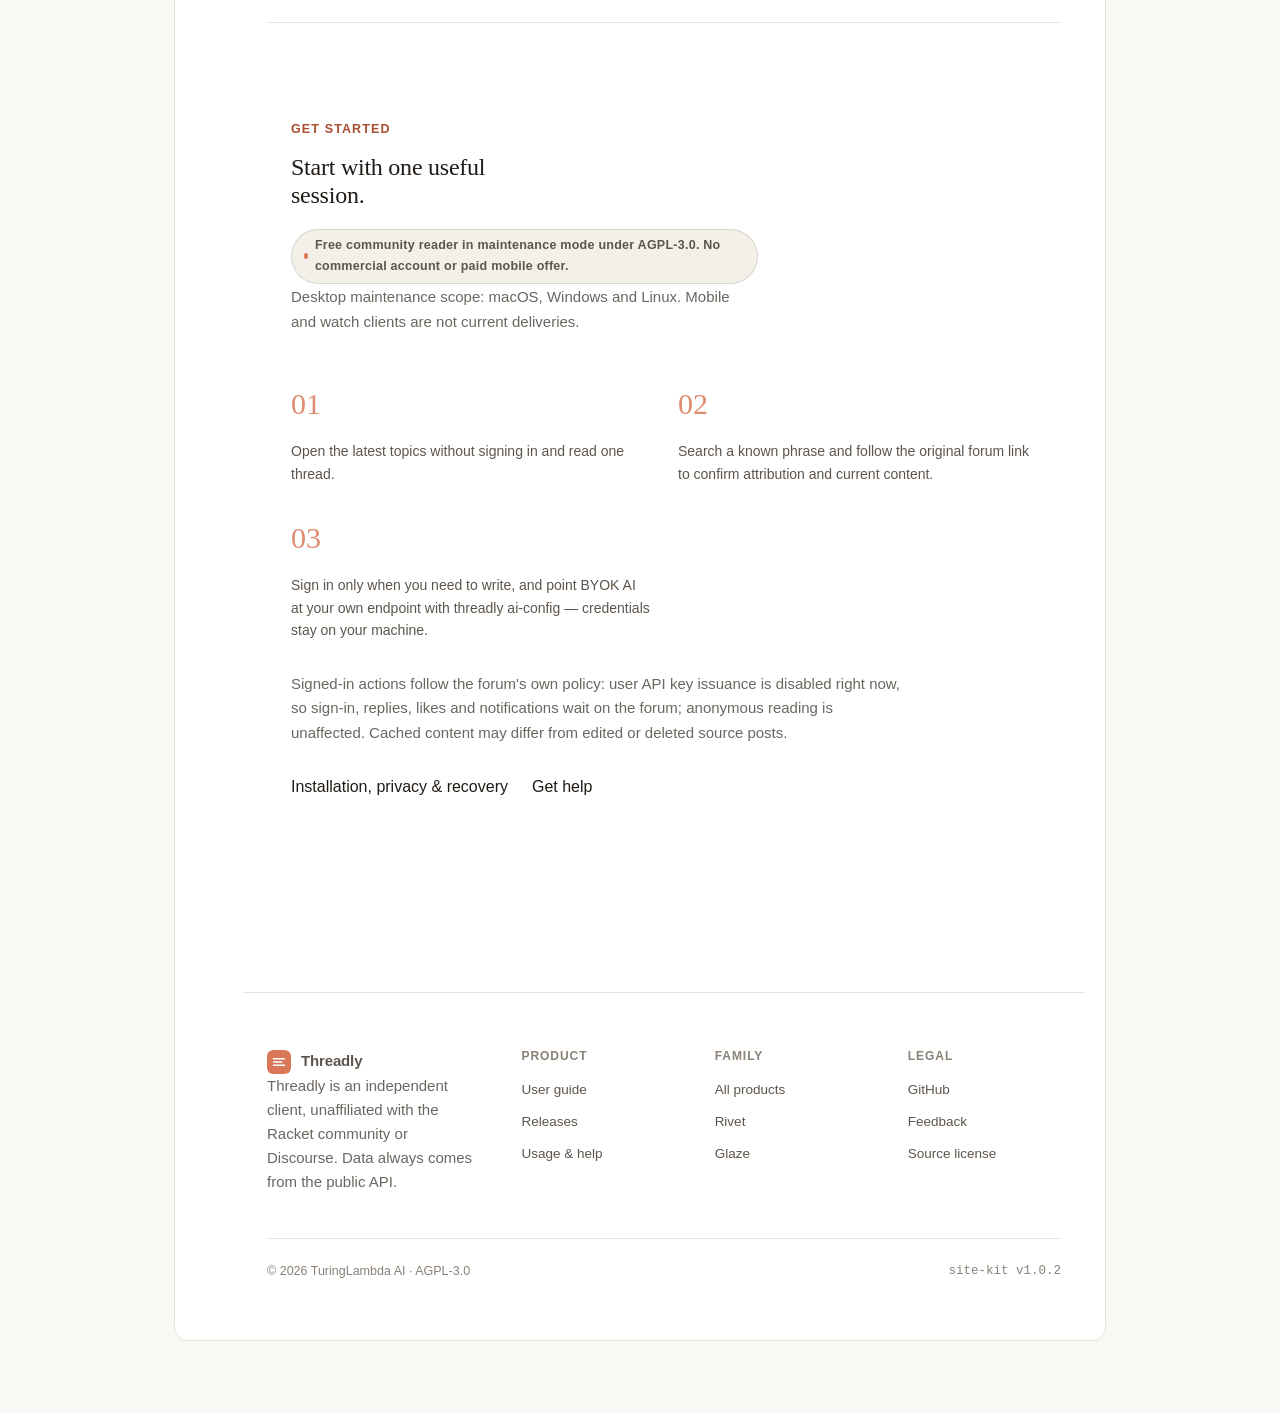
==== commit e7607cdd: "Merge remote-tracking branch 'origin/main' into showcase-pr # Conflicts: #	site/index.html" ====
--- a/site/index.html
+++ b/site/index.html
@@ -2,6 +2,173 @@
 <html lang="zh-CN" data-kit-id="threadly" data-kit-lang-key="threadly-lang">
 
 <head>
+<meta charset="utf-8">
+<meta name="viewport" content="width=device-width, initial-scale=1">
+<title>Threadly — Racket 社区论坛的原生客户端</title>
+<meta name="description" content="Threadly: 在浏览器之外浏览、阅读、搜索 racket.discourse.group。匿名公开 JSON API 加礼貌的磁盘缓存，论坛原色分类、帖子头像与 680px 阅读栏宽。Rivet 线——Racket 引擎驱动原生壳。">
+<link rel="stylesheet" href="styles.css">
+<script>
+  (function () {
+    var t = localStorage.getItem('threadly-theme');
+    if (!t) t = matchMedia('(prefers-color-scheme: dark)').matches ? 'dark' : 'light';
+    document.documentElement.dataset.theme = t;
+    var l = localStorage.getItem('threadly-lang');
+    if (!l) l = (navigator.language || 'zh').toLowerCase().startsWith('zh') ? 'zh' : 'en';
+    document.documentElement.lang = l === 'zh' ? 'zh-CN' : 'en';
+  })();
+</script>
+<script>
+var _hmt = _hmt || [];
+(function() {
+  var hm = document.createElement("script");
+  hm.src = "https://hm.baidu.com/hm.js?8e2445912635226bcba0c400bfb6079d";
+  var s = document.getElementsByTagName("script")[0];
+  s.parentNode.insertBefore(hm, s);
+})();
+</script>
+<style>
+  #product-support { display:flex; flex-wrap:wrap; justify-content:center; gap:12px 24px; padding:24px; font:inherit; border-top:1px solid var(--border, #a8a29e); }
+  #product-support a:focus-visible { outline:2px solid currentColor; outline-offset:4px; }
+  html:lang(en) #product-support .support-zh, html:lang(zh) #product-support .support-en { display:none; }
+</style>
+<style id="product-start-style">
+.product-availability{font-size:.95rem;line-height:1.65;max-width:72ch;margin:18px 0;opacity:.85} .hero .product-availability{margin-left:auto;margin-right:auto}
+.product-start{max-width:1120px;margin:64px auto;padding:32px 24px;border-top:1px solid var(--border,#aaa);font:inherit;line-height:1.65}
+.product-start h2{font-size:clamp(1.7rem,3vw,2.4rem);letter-spacing:-.025em;margin:0 0 16px}.product-start h3{font-size:1.05rem;margin:0 0 10px}.product-start p{margin:0 0 16px;max-width:74ch}.product-start-grid{display:grid;grid-template-columns:repeat(3,minmax(0,1fr));gap:28px;margin:28px 0}.product-start a{text-decoration:underline;text-underline-offset:4px;overflow-wrap:anywhere}.product-start a:focus-visible{outline:2px solid currentColor;outline-offset:5px}.product-start .start-links{display:flex;gap:16px 24px;flex-wrap:wrap}.product-start .start-status{font-weight:600}.product-start .start-limits{font-size:.95em}
+html:lang(en) .reader-zh,html:lang(zh) .reader-en{display:none!important}@media(max-width:700px){.product-start{margin:40px auto;padding:24px 20px}.product-start-grid{grid-template-columns:1fr;gap:18px}}
+</style>
+<style>.lang-menu li.lang-choice{padding:0}.lang-menu .lang-choice button{display:block;width:100%;padding:8px 12px;border:0;background:transparent;color:inherit;font:inherit;text-align:left;cursor:pointer}.lang-menu .lang-choice button:focus-visible{outline:2px solid currentColor;outline-offset:-2px;border-radius:4px}</style>
+<style id="visual-showcase-css">
+/* Visual Showcase: process illustration, intentionally not an app screenshot. */
+.vs-showcase{padding:clamp(48px,7vw,88px) 24px;background:var(--bg,var(--surface,#faf7f2));color:var(--text,var(--ink,#24211d))}
+.vs-showcase *{box-sizing:border-box}
+.vs-showcase .vs-wrap{max-width:1080px;margin:0 auto}
+.vs-showcase .vs-intro{text-align:center;max-width:680px;margin:0 auto 28px}
+.vs-showcase .vs-label{text-transform:uppercase;letter-spacing:.14em;font-size:.7rem;font-weight:700;color:var(--accent,#b85d3f)}
+.vs-showcase h2{font:inherit;font-size:clamp(1.65rem,3.3vw,2.5rem);font-weight:700;line-height:1.2;letter-spacing:-.04em;margin:12px 0}
+.vs-showcase .vs-lead,.vs-showcase .vs-caption{color:var(--text-2,var(--muted,#6b6660));line-height:1.7}
+.vs-showcase .vs-frame{padding:clamp(18px,3vw,34px);border:1px solid var(--border,var(--line,#e8e2d9));background:var(--bg-card,var(--surface,#fff));border-radius:24px;box-shadow:0 20px 60px rgba(36,29,18,.07);overflow:hidden}
+.vs-showcase .vs-stage{display:grid;grid-template-columns:repeat(3,minmax(0,1fr));gap:14px}
+.vs-showcase .vs-step{position:relative;min-height:170px;padding:22px 18px;border-radius:16px;background:var(--bg,var(--surface,#faf7f2));border:1px solid var(--border,var(--line,#e8e2d9))}
+.vs-showcase .vs-step:not(:last-child):after{content:"→";position:absolute;z-index:1;right:-15px;top:50%;transform:translateY(-50%);width:28px;height:28px;display:grid;place-items:center;border-radius:50%;background:var(--bg-card,var(--surface,#fff));color:var(--accent,#b85d3f);border:1px solid var(--border,var(--line,#e8e2d9))}
+.vs-showcase .vs-glyph{font-size:1.75rem;display:block;margin-bottom:24px;color:var(--accent,#b85d3f)}
+.vs-showcase .vs-step b{display:block;font-size:1.03rem;margin-bottom:7px}
+.vs-showcase .vs-step small{display:block;color:var(--text-2,var(--muted,#6b6660));font-size:.84rem;line-height:1.5}
+.vs-showcase .vs-caption{font-size:.79rem;text-align:center;margin:16px 0 0}
+.vs-showcase .vs-art{margin-bottom:22px;background:var(--bg,var(--surface,#f6f3ed));border:1px solid var(--border,var(--line,#e8e2d9));border-radius:18px;padding:22px;overflow:hidden;min-height:185px}
+.vs-showcase .vs-task-art{display:grid;grid-template-columns:1fr 1fr;gap:16px;align-items:start}
+.vs-showcase .vs-mini-board{background:var(--bg-card,var(--surface,#fff));border-radius:14px;border:1px solid var(--border,var(--line,#e8e2d9));padding:15px;box-shadow:0 6px 24px rgba(10,10,10,.04)}
+.vs-showcase .vs-mini-title{font-size:.76rem;color:var(--text-2,var(--muted,#6b6660));font-weight:700;margin-bottom:12px}
+.vs-showcase .vs-mini-task{display:flex;align-items:center;gap:10px;padding:9px 3px;border-top:1px solid var(--border,var(--line,#e8e2d9));font-size:.9rem}
+.vs-showcase .vs-ring{flex:none;height:17px;width:17px;border:2px solid var(--accent,#b85d3f);border-radius:50%}
+.vs-showcase .vs-ring.done{background:var(--accent,#b85d3f);position:relative}.vs-showcase .vs-ring.done:after{content:"✓";color:#fff;font-size:12px;position:absolute;left:2px;top:-3px}
+.vs-showcase .vs-mini-tag{margin-left:auto;color:var(--accent,#b85d3f);background:var(--accent-soft,#f7e5dd);font-size:.7rem;padding:3px 6px;border-radius:6px}
+.vs-showcase .vs-reader-art{display:grid;grid-template-columns:1.5fr 1fr;gap:18px}
+.vs-showcase .vs-paper,.vs-showcase .vs-annotation{border-radius:14px;background:var(--bg-card,var(--surface,#fff));border:1px solid var(--border,var(--line,#e8e2d9));padding:18px}
+.vs-showcase .vs-paper-title{font-size:.75rem;letter-spacing:.1em;color:var(--text-2,var(--muted,#6b6660));margin-bottom:22px}
+.vs-showcase .vs-line{height:9px;background:var(--border,var(--line,#e8e2d9));border-radius:8px;margin:12px 0;max-width:100%}
+.vs-showcase .vs-line.short{width:57%}.vs-showcase .vs-line.mid{width:82%}
+.vs-showcase .vs-highlight{height:15px;border-radius:3px;width:72%;background:color-mix(in srgb,var(--accent,#d97757) 32%,transparent)}
+.vs-showcase .vs-note-label{font-size:.72rem;letter-spacing:.09em;color:var(--accent,#b85d3f);font-weight:800}
+.vs-showcase .vs-note-body{font-size:.93rem;line-height:1.7;margin:18px 0}
+.vs-showcase .vs-note-foot{font-size:.75rem;color:var(--text-2,var(--muted,#6b6660))}
+html:lang(en) .vs-zh,html:lang(zh) .vs-en{display:none!important}
+@media(max-width:700px){.vs-showcase .vs-stage{grid-template-columns:1fr}.vs-showcase .vs-step{min-height:120px}.vs-showcase .vs-step:not(:last-child):after{right:calc(50% - 14px);top:auto;bottom:-15px;transform:rotate(90deg)}.vs-showcase .vs-glyph{margin-bottom:12px}.vs-showcase .vs-reader-art{grid-template-columns:1fr 1fr}.vs-showcase .vs-art{padding:14px}}
+@media(prefers-reduced-motion:reduce){.vs-showcase *, .vs-showcase *:before,.vs-showcase *:after{animation:none!important;transition:none!important}}
+</style></head>
+<body>
+<header class="nav">
+  <div class="nav-inner">
+    <a class="brand" href="#">Threadly</a>
+    <nav class="nav-links">
+      <a href="#why" data-i18n="nav.why">为什么需要</a>
+      <a href="#principles" data-i18n="nav.principles">设计原则</a>
+      <a href="#start" data-i18n="nav.start">三步开始</a>
+      <a href="#download" data-i18n="nav.download">下载</a>
+      <a href="guide.html" data-i18n="nav.guide">使用手册</a>
+      <a href="https://github.com/turlamai/threadly" data-i18n="nav.github">GitHub</a>
+      <div class="lang-dropdown-wrapper">
+        <button class="lang-btn" type="button" aria-label="Switch language">
+          <svg width="16" height="16" viewBox="0 0 24 24" fill="none" stroke="currentColor" stroke-width="2" stroke-linecap="round" stroke-linejoin="round"><circle cx="12" cy="12" r="10"></circle><line x1="2" y1="12" x2="22" y2="12"></line><path d="M12 2a15.3 15.3 0 0 1 4 10 15.3 15.3 0 0 1-4 10 15.3 15.3 0 0 1-4-10 15.3 15.3 0 0 1 4-10z"></path></svg>
+          <span id="current-lang-label">English</span>
+        </button>
+        <ul class="lang-menu">
+          <li class="lang-choice"><button type="button" onclick="setLanguage('en')">English</button></li>
+          <li class="lang-choice"><button type="button" onclick="setLanguage('zh')">简体中文</button></li>
+        </ul>
+      </div>
+      <button class="theme-btn" id="theme-btn" aria-label="Toggle theme">◐</button>
+    </nav>
+  </div>
+</header>
+
+<main>
+  <section class="hero">
+    <p class="kicker" data-i18n="kicker">原生客户端 · 登录回帖 · AI 摘要与翻译</p>
+    <h1 data-i18n="hero-title">在浏览器之外，读 Racket 社区。</h1>
+<p class="reader-en product-availability" lang="en">Development preview. Free community reader in maintenance mode under AGPL-3.0. No commercial account or paid mobile offer.</p><p class="reader-zh product-availability" lang="zh">开发预览。AGPL-3.0 许可的免费社区阅读器，处于维护模式；不要求商业账号，也不销售移动端。</p>
+    <p class="lede" data-i18n="hero-lede">
+      Racket 的设计讨论、提案与生态动态都发生在 racket.discourse.group——
+      而浏览器给这些长技术帖套上了一层层外壳。Threadly 用匿名公开的 JSON
+      API 把它们带回原生窗口：论坛原色分类、帖子头像、680px 的阅读栏宽。
+    </p>
+    <div class="cta">
+      <a class="btn btn-primary" href="https://github.com/turlamai/threadly/releases/latest" data-release-suffix="macos-arm64.dmg" data-i18n="hero.download">获取 Threadly</a>
+      <a class="btn btn-secondary" href="https://github.com/turlamai/threadly" data-i18n="hero.source">查看源码</a>
+    </div>
+  </section><section class="vs-showcase" id="visual-showcase" aria-label="Product workflow concept"><div class="vs-wrap"><div class="vs-intro"><span class="vs-label">PRODUCT IN CONTEXT · 产品如何工作</span><h2><span class="vs-zh" lang="zh-CN">把 Racket 论坛内容带回阅读窗口。</span><span class="vs-en" lang="en">Bring the Racket forum into a reading window.</span></h2><p class="vs-lead"><span class="vs-zh" lang="zh-CN">论坛内容与账号仍以原社区为准；Threadly 是处于维护期的桌面阅读器。</span><span class="vs-en" lang="en">Forum content and accounts remain authoritative on the community forum. Threadly is a desktop reader in maintenance mode.</span></p></div><div class="vs-frame"><div class="vs-art vs-task-art"><div class="vs-mini-board"><div class="vs-mini-title">SOURCE / INPUT</div><div class="vs-mini-task"><span class="vs-ring" aria-hidden="true"></span><span>Forum topics</span></div><div class="vs-mini-task"><span class="vs-ring" aria-hidden="true"></span><span>Public Discourse API</span></div><div class="vs-mini-task"><span class="vs-ring" aria-hidden="true"></span><span>Source links</span></div></div><div class="vs-mini-board"><div class="vs-mini-title">RESULT / OUTPUT</div><div class="vs-mini-task"><span class="vs-ring" aria-hidden="true"></span><span>Native reading</span></div><div class="vs-mini-task"><span class="vs-ring" aria-hidden="true"></span><span>Thread navigation</span></div><div class="vs-mini-task"><span class="vs-ring" aria-hidden="true"></span><span>Search & revisit</span></div></div></div><div class="vs-stage"><div class="vs-step"><span class="vs-glyph" aria-hidden="true">☷</span><b><span class="vs-zh" lang="zh-CN">浏览主题</span><span class="vs-en" lang="en">Browse</span></b><small><span class="vs-zh" lang="zh-CN">查看社区最近讨论</span><span class="vs-en" lang="en">Find recent discussions</span></small></div><div class="vs-step"><span class="vs-glyph" aria-hidden="true">▤</span><b><span class="vs-zh" lang="zh-CN">阅读长帖</span><span class="vs-en" lang="en">Read</span></b><small><span class="vs-zh" lang="zh-CN">专注查看正文和回复</span><span class="vs-en" lang="en">Read posts and replies</span></small></div><div class="vs-step"><span class="vs-glyph" aria-hidden="true">⌕</span><b><span class="vs-zh" lang="zh-CN">回到来源</span><span class="vs-en" lang="en">Source</span></b><small><span class="vs-zh" lang="zh-CN">需要时返回论坛原文</span><span class="vs-en" lang="en">Open the original forum thread</span></small></div></div><p class="vs-caption"><span class="vs-zh" lang="zh-CN">概念工作流程图，非当前产品截图；以实际发布版本和用户手册为准。</span><span class="vs-en" lang="en">Conceptual workflow—not a current screenshot. Refer to the released build and user guide.</span></p></div></div></section>
+
+  <section id="why" class="section">
+    <h2 data-i18n="why-title">为什么需要</h2>
+    <div class="grid three">
+      <div class="card">
+        <div class="card-icon">🪟</div>
+        <h3 data-i18n="w1-title">浏览器不是阅读器</h3>
+        <p data-i18n="w1-body">每页论坛都在加载一个 Web 应用——脚本、侧栏、层层 chrome。切个窗口，读了一半的长帖就找不到了。</p>
+      </div>
+      <div class="card">
+        <div class="card-icon">📖</div>
+        <h3 data-i18n="w2-title">长帖配得上更好的排版</h3>
+        <p data-i18n="w2-body">关于类型系统和宏展开器的讨论动辄上百楼：680px 阅读栏宽、帖子头像、论坛原色分类，长文终于有了阅读的样子。</p>
+      </div>
+      <div class="card">
+        <div class="card-icon">🖥️</div>
+        <h3 data-i18n="w3-title">桌面端本来就没有</h3>
+        <p data-i18n="w3-body">Discourse 只有官方 iOS/Android 应用，桌面用户拿到的只是一个网址。Threadly 补上这块，且与产品线一样全平台。</p>
+      </div>
+    </div>
+  </section>
+
+  <section id="principles" class="section alt">
+    <h2 data-i18n="principles-title">设计原则</h2>
+    <div class="grid two">
+      <div class="card">
+        <h3 data-i18n="p1-title">论坛是唯一事实源</h3>
+        <p data-i18n="p1-body">Threadly 只缓存、不分叉：编辑、删除、挪版永远以论坛为准，每个帖子都能一键跳回原链。</p>
+      </div>
+      <div class="card">
+        <h3 data-i18n="p2-title">做好公民</h3>
+        <p data-i18n="p2-body">只打公开端点，响应全部落盘缓存并带 TTL，请求带身份标识的 User-Agent，收到 429 老实退避。</p>
+      </div>
+      <div class="card">
+        <h3 data-i18n="p3-title">凭据留在本机</h3>
+        <p data-i18n="p3-body">匿名即可读；登录走 Discourse user API key 流，凭据只存本机——回帖、点赞、通知不经过任何第三方。</p>
+      </div>
+      <div class="card">
+        <h3 data-i18n="p4-title">长文优先</h3>
+        <p data-i18n="p4-body">阅读体验就是产品本身；要移除的恰恰是层层 chrome。Racket 引擎 + 第一方原生 UI，没有 WebView 套壳的网页应用。</p>
+      </div>
+    </div>
+  </section>
+
+  <section id="start" class="section">
+    <h2 data-i18n="start-title">三步开始</h2>
+    <div class="steps">
+      <div class="step">
+        <div class="step-num">1</div>
+        <div>
+          <h3 data-i18n="s1-title">下载安装</h3>
+          <p data-i18n="s1-body">macOS 拖进应用程序文件夹即可——不注册也能读，没有遥测。</p>
     <meta charset="utf-8">
     <meta name="viewport" content="width=device-width, initial-scale=1.0">
     <title>Threadly — Racket 社区论坛的原生客户端</title>
@@ -16,7 +183,6 @@
     <meta name="twitter:card" content="summary">
     <meta name="twitter:title" content="Threadly — a native client for the Racket community forum">
     <meta name="twitter:description" content="Read the Racket community outside the browser. Native, cached politely, credentials stay local. Free, AGPL-3.0.">
-
     <!-- Theme + language pre-paint: no flash before the stylesheet paints.
          Storage keys are the site's historical keys (threadly-theme /
          threadly-lang — carried forward via data-kit-lang-key on <html>)
@@ -37,7 +203,6 @@
             document.documentElement.lang = l === 'zh' ? 'zh-CN' : 'en';
         })();
     </script>
-
     <link rel="icon" type="image/svg+xml" href="data:image/svg+xml,%3Csvg xmlns='http://www.w3.org/2000/svg' viewBox='0 0 512 512'%3E%3Crect width='512' height='512' rx='115' fill='%23D97757'/%3E%3Cpath d='M140 186 h232 M140 256 h172 M140 326 h232' stroke='%23FFFFFF' stroke-width='34' stroke-linecap='round'/%3E%3C/svg%3E">
     <link rel="stylesheet" href="family.css">
     <link rel="stylesheet" href="site.css">
@@ -45,8 +210,6 @@
     <link rel="preload" href="fonts/inter-latin-var.woff2" as="font" type="font/woff2" crossorigin>
     <script src="family.js" defer></script>
 </head>
-
-<body>
     <header class="kit-nav">
         <div class="kit-container kit-nav-inner">
             <a class="kit-brand" href="/">
--- a/site/styles.css
+++ b/site/styles.css
@@ -0,0 +1,227 @@
+/* Threadly product site — shared warm palette aligned with the product
+   line (payback/taskly values), light & dark, zero dependencies. */
+:root {
+  --bg: #faf7f2;
+  --surface: #ffffff;
+  --ink: #1f1d1a;
+  --muted: #6b6660;
+  --line: #e8e2d9;
+  --accent: #c15f3c;
+  --accent-soft: #f7e5dd;
+  --accent-ink: #ffffff;
+  --chip-bg: #f0ebe2;
+  --radius: 14px;
+}
+:root[data-theme="dark"] {
+  --bg: #1b1a18;
+  --surface: #24221f;
+  --ink: #ece9e2;
+  --muted: #a6a099;
+  --line: #35322d;
+  --accent: #d08a6e;
+  --accent-soft: #3a2d27;
+  --accent-ink: #1b1a18;
+  --chip-bg: #2e2b27;
+}
+
+* { box-sizing: border-box; }
+html { scroll-behavior: smooth; }
+body {
+  margin: 0;
+  background: var(--bg);
+  color: var(--ink);
+  font: 16px/1.65 ui-sans-serif, -apple-system, "PingFang SC", "Segoe UI", sans-serif;
+  -webkit-font-smoothing: antialiased;
+}
+main { max-width: 980px; margin: 0 auto; padding: 0 24px 64px; }
+
+/* ---- nav ---- */
+.nav { border-bottom: 1px solid var(--line); background: var(--bg); }
+.nav-inner {
+  max-width: 980px;
+  margin: 0 auto;
+  padding: 14px 24px;
+  display: flex;
+  justify-content: space-between;
+  align-items: center;
+  gap: 12px;
+}
+.brand { font-weight: 700; font-size: 18px; color: var(--ink); text-decoration: none; }
+.nav-links { display: flex; align-items: center; gap: 14px; flex-wrap: wrap; }
+.nav-links a { color: var(--muted); text-decoration: none; font-size: 14px; }
+.nav-links a:hover { color: var(--accent); }
+
+.lang-dropdown-wrapper { position: relative; }
+.lang-btn {
+  display: inline-flex;
+  align-items: center;
+  gap: 6px;
+  border: 1px solid var(--line);
+  background: transparent;
+  color: var(--muted);
+  border-radius: 8px;
+  padding: 5px 10px;
+  font-size: 13px;
+  cursor: pointer;
+}
+.lang-menu {
+  display: none;
+  position: absolute;
+  right: 0;
+  margin: 6px 0 0;
+  padding: 4px;
+  list-style: none;
+  background: var(--surface);
+  border: 1px solid var(--line);
+  border-radius: 10px;
+  box-shadow: 0 6px 20px rgba(0,0,0,.08);
+  z-index: 5;
+}
+.lang-menu.open { display: block; }
+.lang-menu li { padding: 6px 14px; font-size: 13px; cursor: pointer; white-space: nowrap; }
+.lang-menu li:hover { background: var(--chip-bg); }
+
+.theme-btn {
+  border: 1px solid var(--line);
+  background: transparent;
+  color: var(--muted);
+  border-radius: 8px;
+  padding: 5px 9px;
+  font-size: 13px;
+  cursor: pointer;
+}
+.theme-btn:hover { background: var(--chip-bg); }
+
+/* ---- hero ---- */
+.hero { padding: 68px 0 52px; }
+.kicker {
+  color: var(--accent);
+  font-weight: 600;
+  font-size: 14px;
+  letter-spacing: .06em;
+  text-transform: uppercase;
+  margin: 0 0 12px;
+}
+h1 { font-size: clamp(32px, 5vw, 46px); line-height: 1.15; margin: 0 0 18px; }
+.lede { max-width: 660px; font-size: 18px; color: var(--muted); margin: 0 0 28px; }
+.cta { display: flex; gap: 12px; flex-wrap: wrap; }
+
+.btn {
+  border-radius: 10px;
+  padding: 10px 18px;
+  font-size: 15px;
+  font-weight: 600;
+  text-decoration: none;
+  display: inline-flex;
+  align-items: center;
+  gap: 8px;
+}
+.btn-primary { background: var(--accent); color: var(--accent-ink); border: 1px solid var(--accent); }
+.btn-primary:hover { filter: brightness(1.06); }
+.btn-secondary { border: 1px solid var(--line); color: var(--ink); background: var(--surface); }
+.btn-secondary:hover { background: var(--chip-bg); }
+
+/* ---- sections & cards ---- */
+.section { padding: 40px 0 8px; }
+.section.alt { background: var(--surface); border: 1px solid var(--line); border-radius: var(--radius); padding: 32px 28px; margin: 32px 0; }
+.section h2 { font-size: 24px; margin: 0 0 20px; }
+.grid { display: grid; gap: 16px; }
+.three { grid-template-columns: repeat(auto-fit, minmax(min(100%, 260px), 1fr)); }
+.two { grid-template-columns: repeat(auto-fit, minmax(min(100%, 300px), 1fr)); }
+
+.card {
+  background: var(--surface);
+  border: 1px solid var(--line);
+  border-radius: var(--radius);
+  padding: 20px 22px;
+}
+.section.alt .card { background: var(--bg); }
+.card-icon { font-size: 22px; margin-bottom: 6px; }
+.card h3 { margin: 0 0 8px; font-size: 16px; }
+.card p { margin: 0; color: var(--muted); font-size: 15px; }
+
+/* ---- steps ---- */
+.steps { display: grid; gap: 14px; }
+.step {
+  display: flex;
+  gap: 16px;
+  align-items: flex-start;
+  background: var(--surface);
+  border: 1px solid var(--line);
+  border-radius: var(--radius);
+  padding: 18px 20px;
+}
+.step-num {
+  flex: none;
+  width: 32px;
+  height: 32px;
+  border-radius: 50%;
+  background: var(--accent);
+  color: var(--accent-ink);
+  font-weight: 700;
+  display: flex;
+  align-items: center;
+  justify-content: center;
+}
+.step h3 { margin: 0 0 4px; font-size: 16px; }
+.step p { margin: 0; color: var(--muted); font-size: 15px; }
+
+/* ---- download ---- */
+.dl-grid { display: grid; gap: 16px; grid-template-columns: repeat(auto-fit, minmax(min(100%, 300px), 1fr)); }
+.dl-card {
+  background: var(--surface);
+  border: 1px solid var(--line);
+  border-radius: var(--radius);
+  padding: 22px 24px;
+}
+.dl-card h3 { margin: 0 0 8px; font-size: 16px; }
+.dl-card p { margin: 0 0 14px; color: var(--muted); font-size: 15px; }
+.code {
+  background: var(--chip-bg);
+  border-radius: 8px;
+  padding: 12px 14px;
+  font-family: ui-monospace, "SF Mono", Menlo, monospace;
+  font-size: 13px;
+  overflow-x: auto;
+  white-space: pre;
+  margin-bottom: 14px;
+}
+code {
+  background: var(--chip-bg);
+  border-radius: 4px;
+  padding: 1px 5px;
+  font-size: 0.9em;
+}
+
+.platform-row { display: flex; gap: 8px; flex-wrap: wrap; margin: 0 0 12px; }
+.chip {
+  border: 1px solid var(--line);
+  background: var(--chip-bg);
+  border-radius: 999px;
+  padding: 4px 14px;
+  font-size: 14px;
+}
+.chip.ok { border-color: var(--accent); color: var(--accent); font-weight: 600; }
+.muted { color: var(--muted); }
+
+.prose ul { padding-left: 20px; }
+.prose li { margin: 6px 0; color: var(--muted); }
+.prose li strong { color: var(--ink); }
+
+footer {
+  max-width: 980px;
+  margin: 32px auto 0;
+  padding: 24px;
+  border-top: 1px solid var(--line);
+  display: flex;
+  flex-direction: column;
+  gap: 6px;
+  color: var(--muted);
+  font-size: 13px;
+}
+footer a { color: inherit; }
+
+@media (max-width: 640px) {
+  .nav-inner { flex-direction: column; align-items: flex-start; }
+  .hero { padding: 44px 0 36px; }
+}
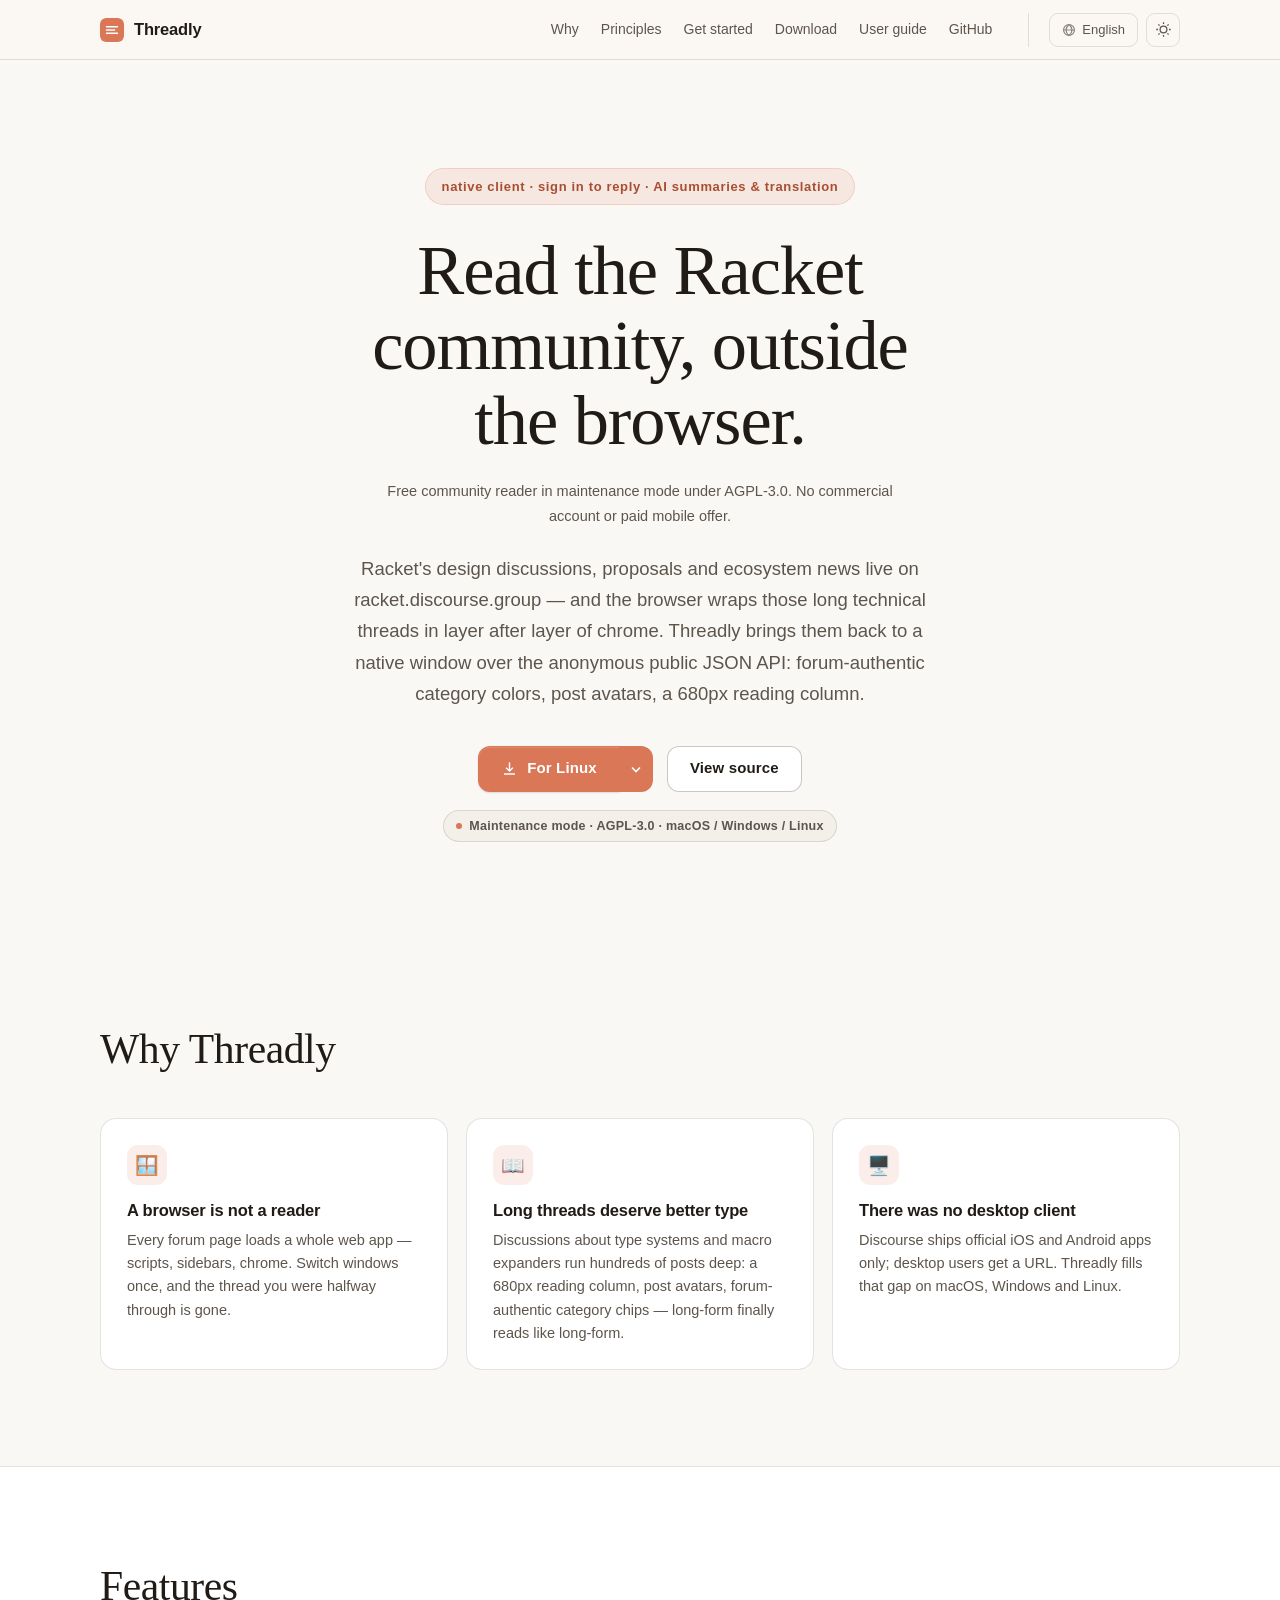
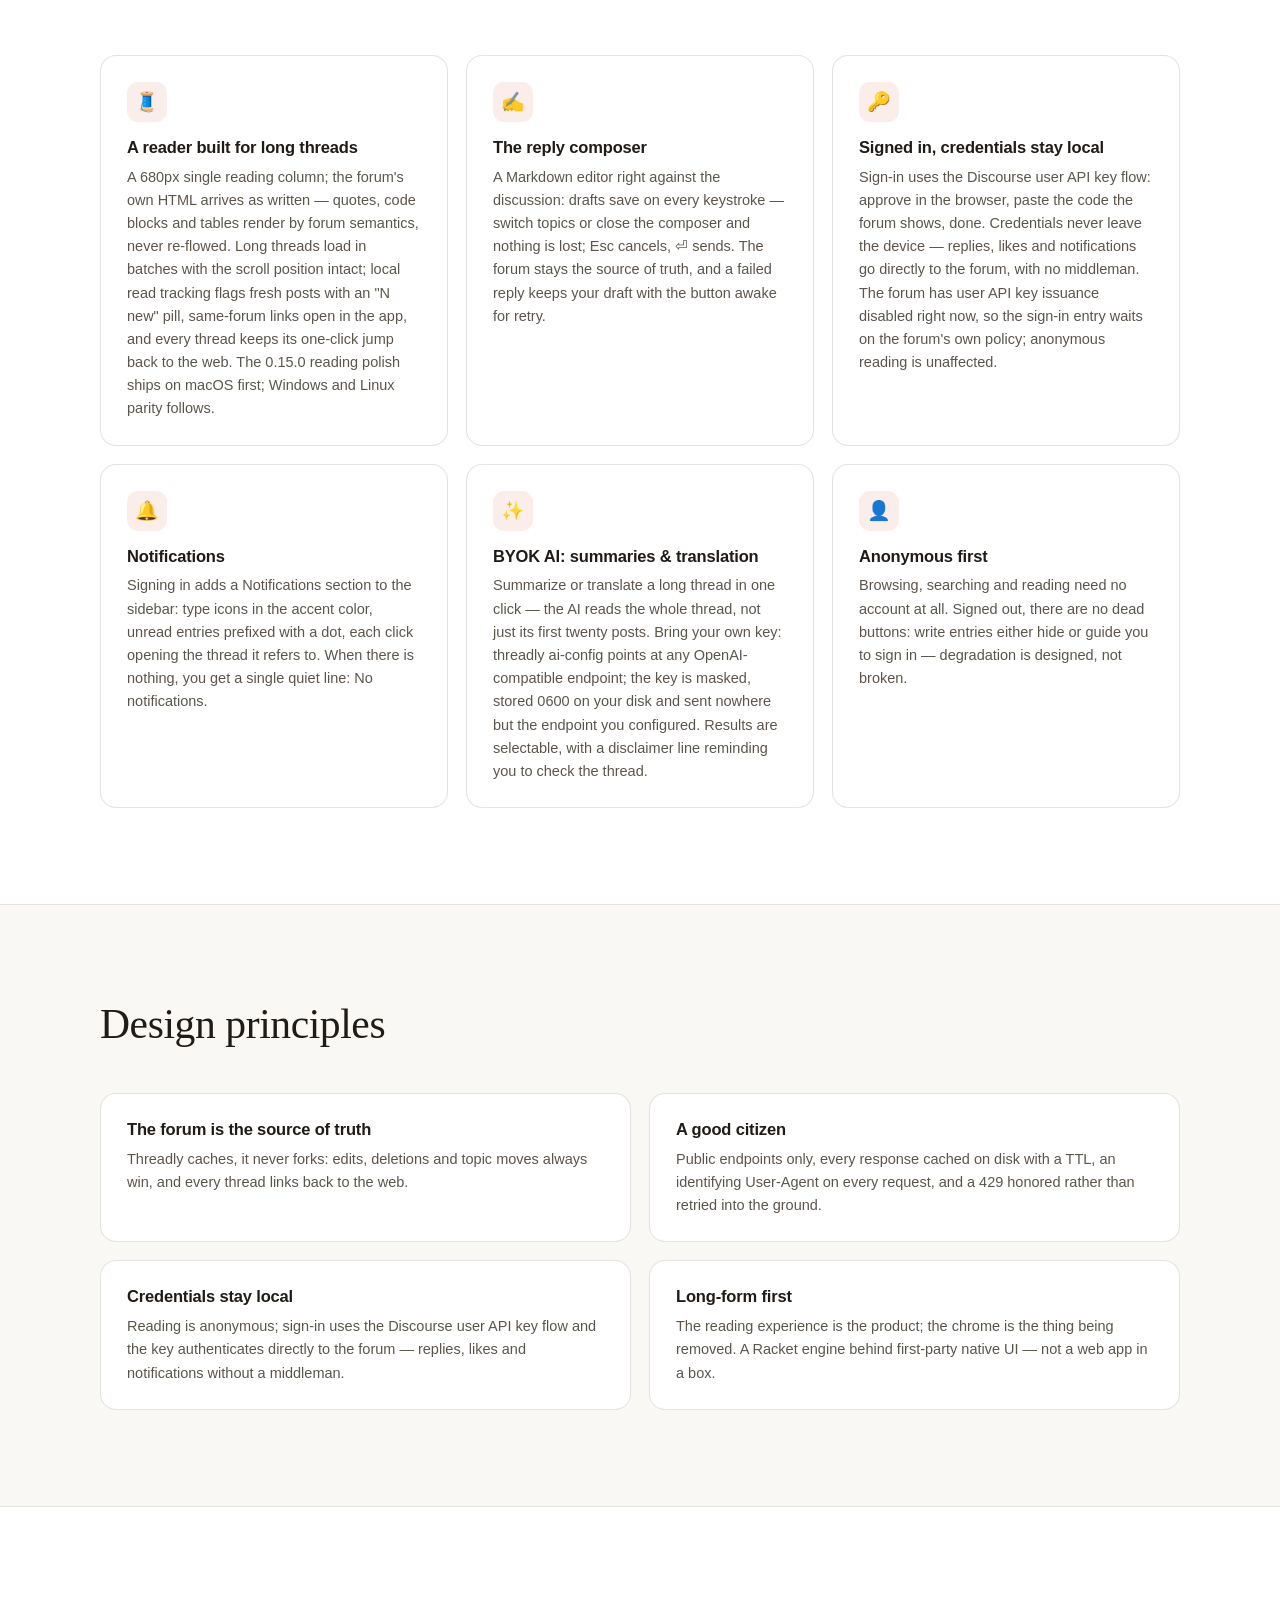
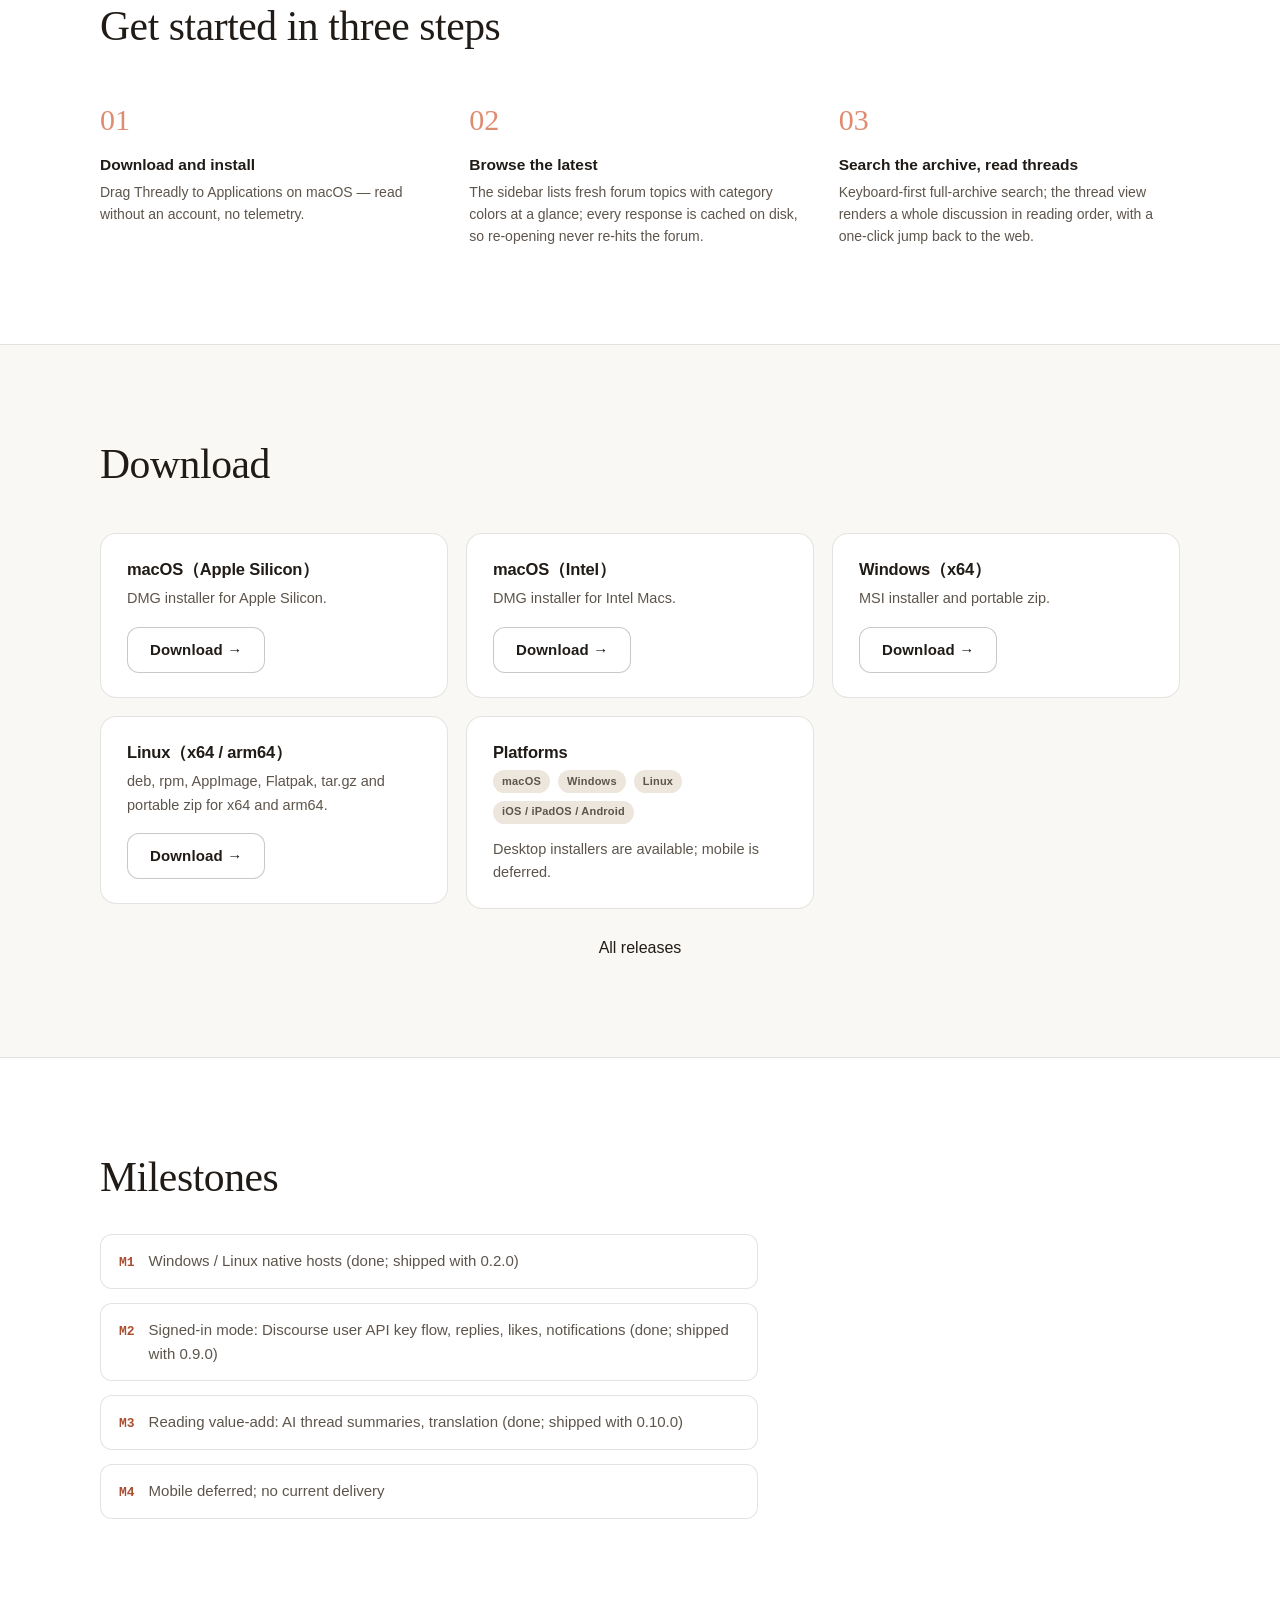
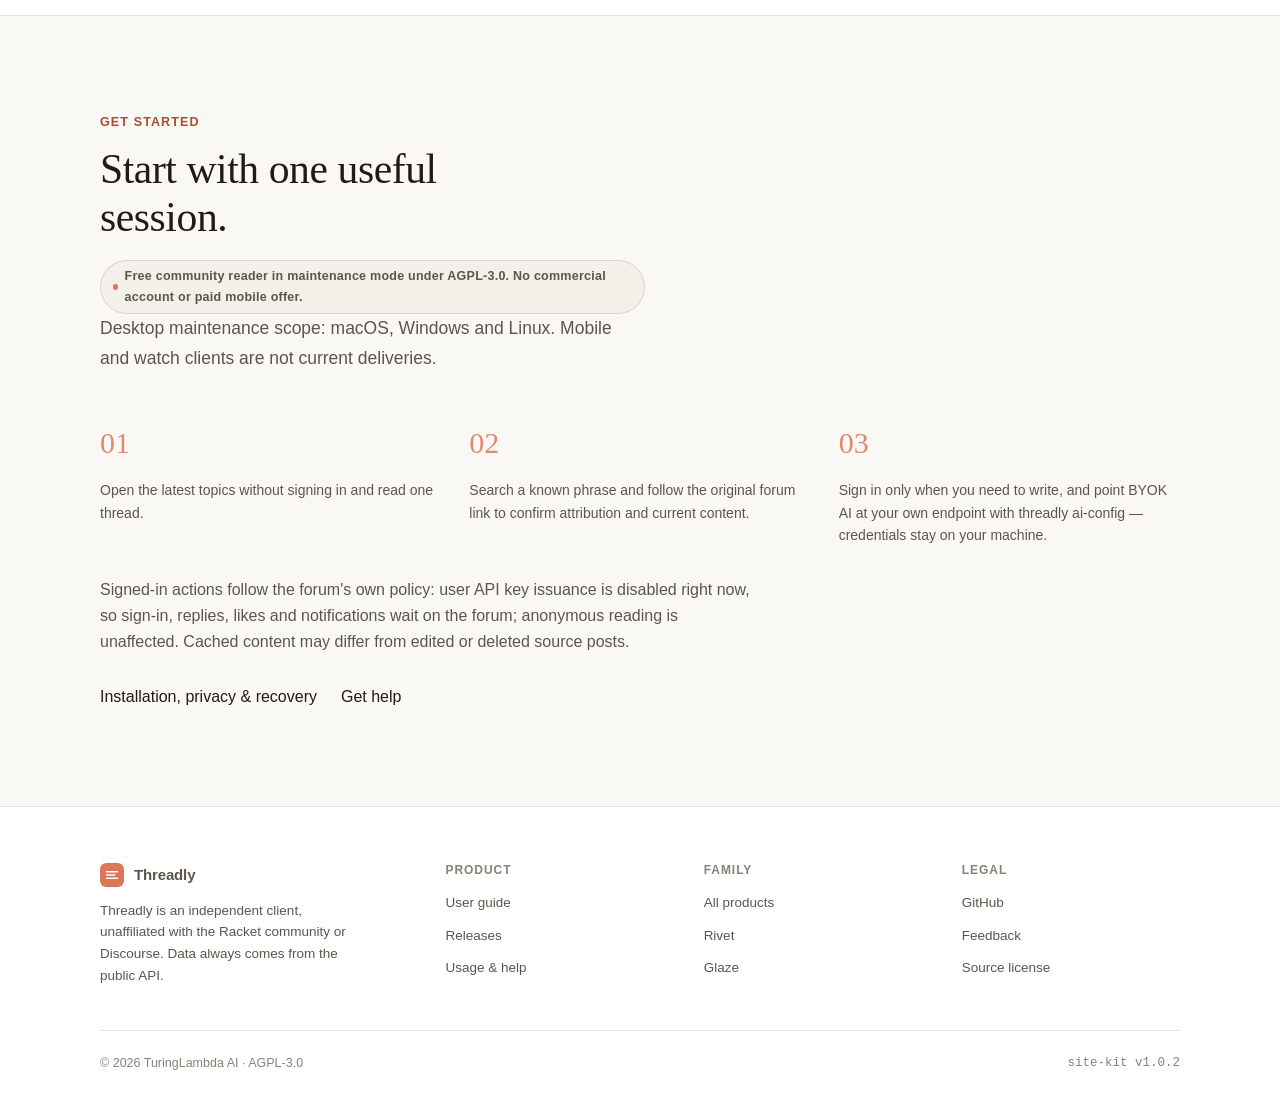
==== commit f697f4f0: "Restore the homepage from the last intact revision Commit 6ba38c4 (PR #13) delivered site/index.html" ====
--- a/site/index.html
+++ b/site/index.html
@@ -2,173 +2,6 @@
 <html lang="zh-CN" data-kit-id="threadly" data-kit-lang-key="threadly-lang">
 
 <head>
-<meta charset="utf-8">
-<meta name="viewport" content="width=device-width, initial-scale=1">
-<title>Threadly — Racket 社区论坛的原生客户端</title>
-<meta name="description" content="Threadly: 在浏览器之外浏览、阅读、搜索 racket.discourse.group。匿名公开 JSON API 加礼貌的磁盘缓存，论坛原色分类、帖子头像与 680px 阅读栏宽。Rivet 线——Racket 引擎驱动原生壳。">
-<link rel="stylesheet" href="styles.css">
-<script>
-  (function () {
-    var t = localStorage.getItem('threadly-theme');
-    if (!t) t = matchMedia('(prefers-color-scheme: dark)').matches ? 'dark' : 'light';
-    document.documentElement.dataset.theme = t;
-    var l = localStorage.getItem('threadly-lang');
-    if (!l) l = (navigator.language || 'zh').toLowerCase().startsWith('zh') ? 'zh' : 'en';
-    document.documentElement.lang = l === 'zh' ? 'zh-CN' : 'en';
-  })();
-</script>
-<script>
-var _hmt = _hmt || [];
-(function() {
-  var hm = document.createElement("script");
-  hm.src = "https://hm.baidu.com/hm.js?8e2445912635226bcba0c400bfb6079d";
-  var s = document.getElementsByTagName("script")[0];
-  s.parentNode.insertBefore(hm, s);
-})();
-</script>
-<style>
-  #product-support { display:flex; flex-wrap:wrap; justify-content:center; gap:12px 24px; padding:24px; font:inherit; border-top:1px solid var(--border, #a8a29e); }
-  #product-support a:focus-visible { outline:2px solid currentColor; outline-offset:4px; }
-  html:lang(en) #product-support .support-zh, html:lang(zh) #product-support .support-en { display:none; }
-</style>
-<style id="product-start-style">
-.product-availability{font-size:.95rem;line-height:1.65;max-width:72ch;margin:18px 0;opacity:.85} .hero .product-availability{margin-left:auto;margin-right:auto}
-.product-start{max-width:1120px;margin:64px auto;padding:32px 24px;border-top:1px solid var(--border,#aaa);font:inherit;line-height:1.65}
-.product-start h2{font-size:clamp(1.7rem,3vw,2.4rem);letter-spacing:-.025em;margin:0 0 16px}.product-start h3{font-size:1.05rem;margin:0 0 10px}.product-start p{margin:0 0 16px;max-width:74ch}.product-start-grid{display:grid;grid-template-columns:repeat(3,minmax(0,1fr));gap:28px;margin:28px 0}.product-start a{text-decoration:underline;text-underline-offset:4px;overflow-wrap:anywhere}.product-start a:focus-visible{outline:2px solid currentColor;outline-offset:5px}.product-start .start-links{display:flex;gap:16px 24px;flex-wrap:wrap}.product-start .start-status{font-weight:600}.product-start .start-limits{font-size:.95em}
-html:lang(en) .reader-zh,html:lang(zh) .reader-en{display:none!important}@media(max-width:700px){.product-start{margin:40px auto;padding:24px 20px}.product-start-grid{grid-template-columns:1fr;gap:18px}}
-</style>
-<style>.lang-menu li.lang-choice{padding:0}.lang-menu .lang-choice button{display:block;width:100%;padding:8px 12px;border:0;background:transparent;color:inherit;font:inherit;text-align:left;cursor:pointer}.lang-menu .lang-choice button:focus-visible{outline:2px solid currentColor;outline-offset:-2px;border-radius:4px}</style>
-<style id="visual-showcase-css">
-/* Visual Showcase: process illustration, intentionally not an app screenshot. */
-.vs-showcase{padding:clamp(48px,7vw,88px) 24px;background:var(--bg,var(--surface,#faf7f2));color:var(--text,var(--ink,#24211d))}
-.vs-showcase *{box-sizing:border-box}
-.vs-showcase .vs-wrap{max-width:1080px;margin:0 auto}
-.vs-showcase .vs-intro{text-align:center;max-width:680px;margin:0 auto 28px}
-.vs-showcase .vs-label{text-transform:uppercase;letter-spacing:.14em;font-size:.7rem;font-weight:700;color:var(--accent,#b85d3f)}
-.vs-showcase h2{font:inherit;font-size:clamp(1.65rem,3.3vw,2.5rem);font-weight:700;line-height:1.2;letter-spacing:-.04em;margin:12px 0}
-.vs-showcase .vs-lead,.vs-showcase .vs-caption{color:var(--text-2,var(--muted,#6b6660));line-height:1.7}
-.vs-showcase .vs-frame{padding:clamp(18px,3vw,34px);border:1px solid var(--border,var(--line,#e8e2d9));background:var(--bg-card,var(--surface,#fff));border-radius:24px;box-shadow:0 20px 60px rgba(36,29,18,.07);overflow:hidden}
-.vs-showcase .vs-stage{display:grid;grid-template-columns:repeat(3,minmax(0,1fr));gap:14px}
-.vs-showcase .vs-step{position:relative;min-height:170px;padding:22px 18px;border-radius:16px;background:var(--bg,var(--surface,#faf7f2));border:1px solid var(--border,var(--line,#e8e2d9))}
-.vs-showcase .vs-step:not(:last-child):after{content:"→";position:absolute;z-index:1;right:-15px;top:50%;transform:translateY(-50%);width:28px;height:28px;display:grid;place-items:center;border-radius:50%;background:var(--bg-card,var(--surface,#fff));color:var(--accent,#b85d3f);border:1px solid var(--border,var(--line,#e8e2d9))}
-.vs-showcase .vs-glyph{font-size:1.75rem;display:block;margin-bottom:24px;color:var(--accent,#b85d3f)}
-.vs-showcase .vs-step b{display:block;font-size:1.03rem;margin-bottom:7px}
-.vs-showcase .vs-step small{display:block;color:var(--text-2,var(--muted,#6b6660));font-size:.84rem;line-height:1.5}
-.vs-showcase .vs-caption{font-size:.79rem;text-align:center;margin:16px 0 0}
-.vs-showcase .vs-art{margin-bottom:22px;background:var(--bg,var(--surface,#f6f3ed));border:1px solid var(--border,var(--line,#e8e2d9));border-radius:18px;padding:22px;overflow:hidden;min-height:185px}
-.vs-showcase .vs-task-art{display:grid;grid-template-columns:1fr 1fr;gap:16px;align-items:start}
-.vs-showcase .vs-mini-board{background:var(--bg-card,var(--surface,#fff));border-radius:14px;border:1px solid var(--border,var(--line,#e8e2d9));padding:15px;box-shadow:0 6px 24px rgba(10,10,10,.04)}
-.vs-showcase .vs-mini-title{font-size:.76rem;color:var(--text-2,var(--muted,#6b6660));font-weight:700;margin-bottom:12px}
-.vs-showcase .vs-mini-task{display:flex;align-items:center;gap:10px;padding:9px 3px;border-top:1px solid var(--border,var(--line,#e8e2d9));font-size:.9rem}
-.vs-showcase .vs-ring{flex:none;height:17px;width:17px;border:2px solid var(--accent,#b85d3f);border-radius:50%}
-.vs-showcase .vs-ring.done{background:var(--accent,#b85d3f);position:relative}.vs-showcase .vs-ring.done:after{content:"✓";color:#fff;font-size:12px;position:absolute;left:2px;top:-3px}
-.vs-showcase .vs-mini-tag{margin-left:auto;color:var(--accent,#b85d3f);background:var(--accent-soft,#f7e5dd);font-size:.7rem;padding:3px 6px;border-radius:6px}
-.vs-showcase .vs-reader-art{display:grid;grid-template-columns:1.5fr 1fr;gap:18px}
-.vs-showcase .vs-paper,.vs-showcase .vs-annotation{border-radius:14px;background:var(--bg-card,var(--surface,#fff));border:1px solid var(--border,var(--line,#e8e2d9));padding:18px}
-.vs-showcase .vs-paper-title{font-size:.75rem;letter-spacing:.1em;color:var(--text-2,var(--muted,#6b6660));margin-bottom:22px}
-.vs-showcase .vs-line{height:9px;background:var(--border,var(--line,#e8e2d9));border-radius:8px;margin:12px 0;max-width:100%}
-.vs-showcase .vs-line.short{width:57%}.vs-showcase .vs-line.mid{width:82%}
-.vs-showcase .vs-highlight{height:15px;border-radius:3px;width:72%;background:color-mix(in srgb,var(--accent,#d97757) 32%,transparent)}
-.vs-showcase .vs-note-label{font-size:.72rem;letter-spacing:.09em;color:var(--accent,#b85d3f);font-weight:800}
-.vs-showcase .vs-note-body{font-size:.93rem;line-height:1.7;margin:18px 0}
-.vs-showcase .vs-note-foot{font-size:.75rem;color:var(--text-2,var(--muted,#6b6660))}
-html:lang(en) .vs-zh,html:lang(zh) .vs-en{display:none!important}
-@media(max-width:700px){.vs-showcase .vs-stage{grid-template-columns:1fr}.vs-showcase .vs-step{min-height:120px}.vs-showcase .vs-step:not(:last-child):after{right:calc(50% - 14px);top:auto;bottom:-15px;transform:rotate(90deg)}.vs-showcase .vs-glyph{margin-bottom:12px}.vs-showcase .vs-reader-art{grid-template-columns:1fr 1fr}.vs-showcase .vs-art{padding:14px}}
-@media(prefers-reduced-motion:reduce){.vs-showcase *, .vs-showcase *:before,.vs-showcase *:after{animation:none!important;transition:none!important}}
-</style></head>
-<body>
-<header class="nav">
-  <div class="nav-inner">
-    <a class="brand" href="#">Threadly</a>
-    <nav class="nav-links">
-      <a href="#why" data-i18n="nav.why">为什么需要</a>
-      <a href="#principles" data-i18n="nav.principles">设计原则</a>
-      <a href="#start" data-i18n="nav.start">三步开始</a>
-      <a href="#download" data-i18n="nav.download">下载</a>
-      <a href="guide.html" data-i18n="nav.guide">使用手册</a>
-      <a href="https://github.com/turlamai/threadly" data-i18n="nav.github">GitHub</a>
-      <div class="lang-dropdown-wrapper">
-        <button class="lang-btn" type="button" aria-label="Switch language">
-          <svg width="16" height="16" viewBox="0 0 24 24" fill="none" stroke="currentColor" stroke-width="2" stroke-linecap="round" stroke-linejoin="round"><circle cx="12" cy="12" r="10"></circle><line x1="2" y1="12" x2="22" y2="12"></line><path d="M12 2a15.3 15.3 0 0 1 4 10 15.3 15.3 0 0 1-4 10 15.3 15.3 0 0 1-4-10 15.3 15.3 0 0 1 4-10z"></path></svg>
-          <span id="current-lang-label">English</span>
-        </button>
-        <ul class="lang-menu">
-          <li class="lang-choice"><button type="button" onclick="setLanguage('en')">English</button></li>
-          <li class="lang-choice"><button type="button" onclick="setLanguage('zh')">简体中文</button></li>
-        </ul>
-      </div>
-      <button class="theme-btn" id="theme-btn" aria-label="Toggle theme">◐</button>
-    </nav>
-  </div>
-</header>
-
-<main>
-  <section class="hero">
-    <p class="kicker" data-i18n="kicker">原生客户端 · 登录回帖 · AI 摘要与翻译</p>
-    <h1 data-i18n="hero-title">在浏览器之外，读 Racket 社区。</h1>
-<p class="reader-en product-availability" lang="en">Development preview. Free community reader in maintenance mode under AGPL-3.0. No commercial account or paid mobile offer.</p><p class="reader-zh product-availability" lang="zh">开发预览。AGPL-3.0 许可的免费社区阅读器，处于维护模式；不要求商业账号，也不销售移动端。</p>
-    <p class="lede" data-i18n="hero-lede">
-      Racket 的设计讨论、提案与生态动态都发生在 racket.discourse.group——
-      而浏览器给这些长技术帖套上了一层层外壳。Threadly 用匿名公开的 JSON
-      API 把它们带回原生窗口：论坛原色分类、帖子头像、680px 的阅读栏宽。
-    </p>
-    <div class="cta">
-      <a class="btn btn-primary" href="https://github.com/turlamai/threadly/releases/latest" data-release-suffix="macos-arm64.dmg" data-i18n="hero.download">获取 Threadly</a>
-      <a class="btn btn-secondary" href="https://github.com/turlamai/threadly" data-i18n="hero.source">查看源码</a>
-    </div>
-  </section><section class="vs-showcase" id="visual-showcase" aria-label="Product workflow concept"><div class="vs-wrap"><div class="vs-intro"><span class="vs-label">PRODUCT IN CONTEXT · 产品如何工作</span><h2><span class="vs-zh" lang="zh-CN">把 Racket 论坛内容带回阅读窗口。</span><span class="vs-en" lang="en">Bring the Racket forum into a reading window.</span></h2><p class="vs-lead"><span class="vs-zh" lang="zh-CN">论坛内容与账号仍以原社区为准；Threadly 是处于维护期的桌面阅读器。</span><span class="vs-en" lang="en">Forum content and accounts remain authoritative on the community forum. Threadly is a desktop reader in maintenance mode.</span></p></div><div class="vs-frame"><div class="vs-art vs-task-art"><div class="vs-mini-board"><div class="vs-mini-title">SOURCE / INPUT</div><div class="vs-mini-task"><span class="vs-ring" aria-hidden="true"></span><span>Forum topics</span></div><div class="vs-mini-task"><span class="vs-ring" aria-hidden="true"></span><span>Public Discourse API</span></div><div class="vs-mini-task"><span class="vs-ring" aria-hidden="true"></span><span>Source links</span></div></div><div class="vs-mini-board"><div class="vs-mini-title">RESULT / OUTPUT</div><div class="vs-mini-task"><span class="vs-ring" aria-hidden="true"></span><span>Native reading</span></div><div class="vs-mini-task"><span class="vs-ring" aria-hidden="true"></span><span>Thread navigation</span></div><div class="vs-mini-task"><span class="vs-ring" aria-hidden="true"></span><span>Search & revisit</span></div></div></div><div class="vs-stage"><div class="vs-step"><span class="vs-glyph" aria-hidden="true">☷</span><b><span class="vs-zh" lang="zh-CN">浏览主题</span><span class="vs-en" lang="en">Browse</span></b><small><span class="vs-zh" lang="zh-CN">查看社区最近讨论</span><span class="vs-en" lang="en">Find recent discussions</span></small></div><div class="vs-step"><span class="vs-glyph" aria-hidden="true">▤</span><b><span class="vs-zh" lang="zh-CN">阅读长帖</span><span class="vs-en" lang="en">Read</span></b><small><span class="vs-zh" lang="zh-CN">专注查看正文和回复</span><span class="vs-en" lang="en">Read posts and replies</span></small></div><div class="vs-step"><span class="vs-glyph" aria-hidden="true">⌕</span><b><span class="vs-zh" lang="zh-CN">回到来源</span><span class="vs-en" lang="en">Source</span></b><small><span class="vs-zh" lang="zh-CN">需要时返回论坛原文</span><span class="vs-en" lang="en">Open the original forum thread</span></small></div></div><p class="vs-caption"><span class="vs-zh" lang="zh-CN">概念工作流程图，非当前产品截图；以实际发布版本和用户手册为准。</span><span class="vs-en" lang="en">Conceptual workflow—not a current screenshot. Refer to the released build and user guide.</span></p></div></div></section>
-
-  <section id="why" class="section">
-    <h2 data-i18n="why-title">为什么需要</h2>
-    <div class="grid three">
-      <div class="card">
-        <div class="card-icon">🪟</div>
-        <h3 data-i18n="w1-title">浏览器不是阅读器</h3>
-        <p data-i18n="w1-body">每页论坛都在加载一个 Web 应用——脚本、侧栏、层层 chrome。切个窗口，读了一半的长帖就找不到了。</p>
-      </div>
-      <div class="card">
-        <div class="card-icon">📖</div>
-        <h3 data-i18n="w2-title">长帖配得上更好的排版</h3>
-        <p data-i18n="w2-body">关于类型系统和宏展开器的讨论动辄上百楼：680px 阅读栏宽、帖子头像、论坛原色分类，长文终于有了阅读的样子。</p>
-      </div>
-      <div class="card">
-        <div class="card-icon">🖥️</div>
-        <h3 data-i18n="w3-title">桌面端本来就没有</h3>
-        <p data-i18n="w3-body">Discourse 只有官方 iOS/Android 应用，桌面用户拿到的只是一个网址。Threadly 补上这块，且与产品线一样全平台。</p>
-      </div>
-    </div>
-  </section>
-
-  <section id="principles" class="section alt">
-    <h2 data-i18n="principles-title">设计原则</h2>
-    <div class="grid two">
-      <div class="card">
-        <h3 data-i18n="p1-title">论坛是唯一事实源</h3>
-        <p data-i18n="p1-body">Threadly 只缓存、不分叉：编辑、删除、挪版永远以论坛为准，每个帖子都能一键跳回原链。</p>
-      </div>
-      <div class="card">
-        <h3 data-i18n="p2-title">做好公民</h3>
-        <p data-i18n="p2-body">只打公开端点，响应全部落盘缓存并带 TTL，请求带身份标识的 User-Agent，收到 429 老实退避。</p>
-      </div>
-      <div class="card">
-        <h3 data-i18n="p3-title">凭据留在本机</h3>
-        <p data-i18n="p3-body">匿名即可读；登录走 Discourse user API key 流，凭据只存本机——回帖、点赞、通知不经过任何第三方。</p>
-      </div>
-      <div class="card">
-        <h3 data-i18n="p4-title">长文优先</h3>
-        <p data-i18n="p4-body">阅读体验就是产品本身；要移除的恰恰是层层 chrome。Racket 引擎 + 第一方原生 UI，没有 WebView 套壳的网页应用。</p>
-      </div>
-    </div>
-  </section>
-
-  <section id="start" class="section">
-    <h2 data-i18n="start-title">三步开始</h2>
-    <div class="steps">
-      <div class="step">
-        <div class="step-num">1</div>
-        <div>
-          <h3 data-i18n="s1-title">下载安装</h3>
-          <p data-i18n="s1-body">macOS 拖进应用程序文件夹即可——不注册也能读，没有遥测。</p>
     <meta charset="utf-8">
     <meta name="viewport" content="width=device-width, initial-scale=1.0">
     <title>Threadly — Racket 社区论坛的原生客户端</title>
@@ -183,6 +16,7 @@
     <meta name="twitter:card" content="summary">
     <meta name="twitter:title" content="Threadly — a native client for the Racket community forum">
     <meta name="twitter:description" content="Read the Racket community outside the browser. Native, cached politely, credentials stay local. Free, AGPL-3.0.">
+
     <!-- Theme + language pre-paint: no flash before the stylesheet paints.
          Storage keys are the site's historical keys (threadly-theme /
          threadly-lang — carried forward via data-kit-lang-key on <html>)
@@ -203,6 +37,7 @@
             document.documentElement.lang = l === 'zh' ? 'zh-CN' : 'en';
         })();
     </script>
+
     <link rel="icon" type="image/svg+xml" href="data:image/svg+xml,%3Csvg xmlns='http://www.w3.org/2000/svg' viewBox='0 0 512 512'%3E%3Crect width='512' height='512' rx='115' fill='%23D97757'/%3E%3Cpath d='M140 186 h232 M140 256 h172 M140 326 h232' stroke='%23FFFFFF' stroke-width='34' stroke-linecap='round'/%3E%3C/svg%3E">
     <link rel="stylesheet" href="family.css">
     <link rel="stylesheet" href="site.css">
@@ -210,6 +45,8 @@
     <link rel="preload" href="fonts/inter-latin-var.woff2" as="font" type="font/woff2" crossorigin>
     <script src="family.js" defer></script>
 </head>
+
+<body>
     <header class="kit-nav">
         <div class="kit-container kit-nav-inner">
             <a class="kit-brand" href="/">
